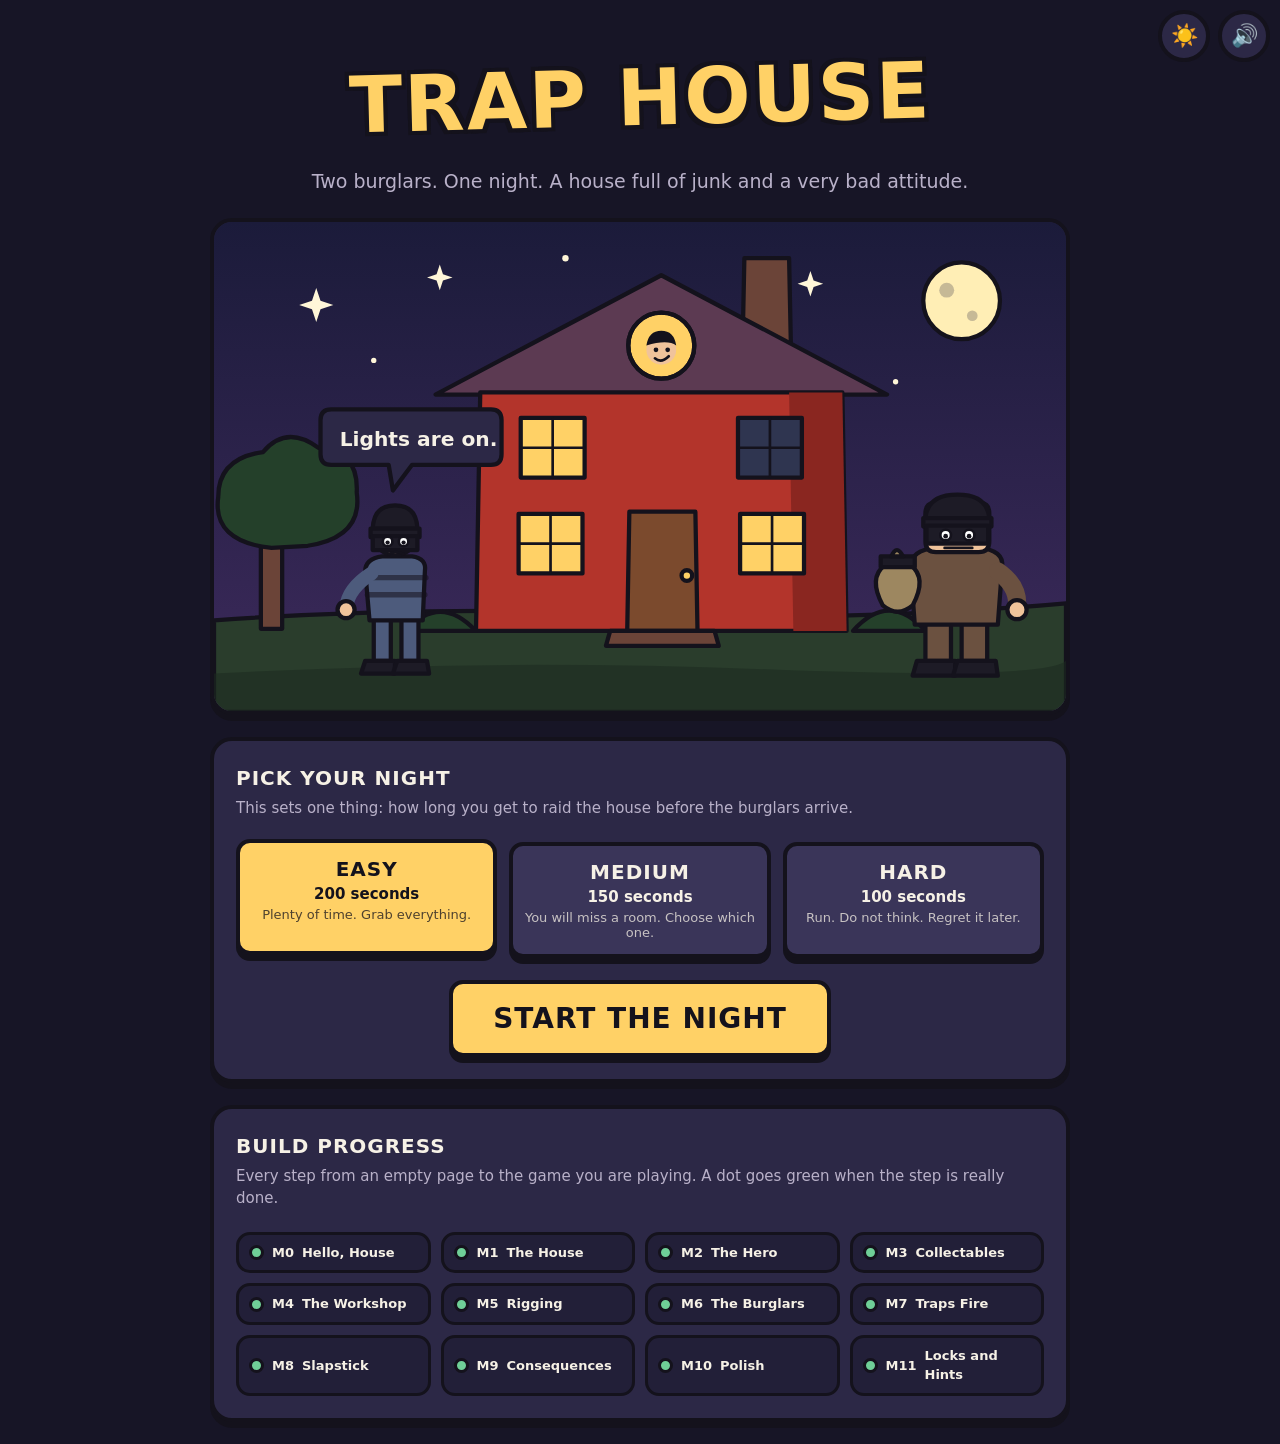
==== index.html @ 682dcb33 "M11 — Locks and Hints A player can now: - carry up to 15 things, tap one in the bag to drop it, and " ====
<!DOCTYPE html>
<html lang="en" data-theme="night">
<head>
<meta charset="utf-8">
<meta name="viewport" content="width=device-width, initial-scale=1">
<title>Trap House</title>
<meta name="description" content="Two burglars. One night. A house full of junk and a very bad attitude.">
<link rel="stylesheet" href="css/tokens.css">
<link rel="stylesheet" href="css/layout.css">
<link rel="stylesheet" href="css/house.css">
<link rel="stylesheet" href="css/scavenge.css">
<link rel="stylesheet" href="css/hero.css">
<link rel="stylesheet" href="css/workshop.css">
<link rel="stylesheet" href="css/rig.css">
<link rel="stylesheet" href="css/night.css">
<link rel="stylesheet" href="css/fx.css">
<link rel="stylesheet" href="css/result.css">
<link rel="stylesheet" href="css/intro.css">
<link rel="stylesheet" href="css/puzzles.css">
<link rel="icon" href="data:image/svg+xml,<svg xmlns='http://www.w3.org/2000/svg' viewBox='0 0 32 32'><text y='26' font-size='26'>&#127968;</text></svg>">
</head>
<body>

<!-- The two little round buttons in the top right corner. -->
<div class="toolbar">
  <button type="button" id="theme-toggle" class="toggle" aria-label="Switch theme">&#9728;&#65039;</button>
  <button type="button" id="sound-toggle" class="toggle" aria-label="Turn sound off">&#128266;</button>
</div>


<!-- =========================================================
     SCREEN 1: THE TITLE
     ========================================================= -->
<main>
<section class="screen is-active" data-screen="title">

  <div class="title-block">
    <!-- HENDRIX: this is the name of the game. It is your job to
         pick a better one. Change the words between the tags,
         save the file, refresh the page. Change the one in the
         <title> tag at the top of this file too, because that is
         what shows up on the browser tab. -->
    <h1 class="game-title">Trap House</h1>
    <p class="tagline">Two burglars. One night. A house full of junk and a very bad attitude.</p>
  </div>

  <!-- =======================================================
       THE SCENE
       Every single thing below is drawn with shapes, not a
       picture file. Right click any part of it, choose Inspect,
       and you can find the exact line that draws it.
       ======================================================= -->
  <div class="scene">
  <svg viewBox="0 0 800 460" role="img"
       aria-label="A cartoon house at night. A boy watches from the attic window while two burglars sneak across the front garden.">

    <defs>
      <linearGradient id="skyGrad" x1="0" y1="0" x2="0" y2="1">
        <stop offset="0%"   stop-color="var(--sky-top)"/>
        <stop offset="100%" stop-color="var(--sky-bottom)"/>
      </linearGradient>
    </defs>

    <!-- SKY -->
    <rect x="0" y="0" width="800" height="460" fill="url(#skyGrad)"/>

    <!-- MOON and STARS. These fade out in the day theme. -->
    <g class="night-only">
      <circle cx="702" cy="74" r="36" fill="var(--moon)" class="ink"/>
      <circle cx="688" cy="64" r="7" fill="var(--sky-top)" opacity="0.25"/>
      <circle cx="712" cy="88" r="5" fill="var(--sky-top)" opacity="0.25"/>
      <g fill="var(--star)">
        <path class="twinkle"   d="M96 62 L100 74 L112 78 L100 82 L96 94 L92 82 L80 78 L92 74 Z"/>
        <path class="twinkle-b" d="M212 40 L215 49 L224 52 L215 55 L212 64 L209 55 L200 52 L209 49 Z"/>
        <path class="twinkle-c" d="M560 46 L563 55 L572 58 L563 61 L560 70 L557 61 L548 58 L557 55 Z"/>
        <circle class="twinkle-b" cx="330" cy="34" r="3"/>
        <circle class="twinkle-c" cx="470" cy="96" r="3"/>
        <circle class="twinkle"   cx="640" cy="150" r="2.5"/>
        <circle class="twinkle-b" cx="150" cy="130" r="2.5"/>
      </g>
    </g>

    <!-- GROUND -->
    <path d="M0 374 Q200 360 400 368 T800 358 L800 460 L0 460 Z"
          fill="var(--ground)" class="ink"/>
    <path d="M0 424 Q260 410 520 420 T800 412 L800 460 L0 460 Z"
          fill="var(--ground-dark)" opacity="0.55"/>

    <!-- TREE, stage left -->
    <g class="ink">
      <path d="M44 382 L44 300 L64 300 L64 382 Z" fill="var(--chimney)"/>
      <path d="M54 306 Q-2 300 4 258 Q4 222 46 216 Q68 190 98 212 Q136 214 134 254 Q140 296 88 304 Z"
            fill="var(--hedge)"/>
    </g>

    <!-- THE HOUSE -->
    <g class="ink">
      <!-- chimney, drawn first so the roof sits on top of it -->
      <path d="M498 34 L540 34 L542 132 L496 132 Z" fill="var(--chimney)"/>
      <!-- roof, deliberately not quite symmetrical -->
      <path d="M208 162 L420 50 L632 162 Z" fill="var(--roof)"/>
      <!-- walls -->
      <path d="M250 160 L590 160 L594 384 L246 384 Z" fill="var(--wall)"/>
      <!-- a bit of shadow down the right hand side -->
      <path d="M540 160 L590 160 L594 384 L544 384 Z" fill="var(--wall-shadow)" stroke="none"/>

      <!-- ATTIC WINDOW, with Hendrix in it -->
      <circle cx="420" cy="116" r="31" fill="var(--window-glass)"/>
      <g stroke="none">
        <!-- his head -->
        <circle cx="420" cy="120" r="14" fill="var(--skin)"/>
        <!-- his hair -->
        <path d="M406 116 Q408 102 420 102 Q432 102 434 116 Q426 110 406 116 Z" fill="var(--ink)"/>
        <!-- eyes and a permanent slight smirk -->
        <circle cx="415" cy="120" r="2.2" fill="var(--ink)"/>
        <circle cx="426" cy="120" r="2.2" fill="var(--ink)"/>
      </g>
      <path d="M414 128 Q420 133 427 126" fill="none" class="ink-thin"/>
      <circle cx="420" cy="116" r="31" fill="none" class="ink"/>

      <!-- UPSTAIRS WINDOWS -->
      <path d="M288 184 L348 184 L348 240 L288 240 Z" fill="var(--window-glass)"/>
      <path d="M492 184 L552 184 L552 240 L492 240 Z" fill="var(--window-dark)"/>
      <!-- GROUND FLOOR WINDOWS -->
      <path d="M286 274 L346 274 L346 330 L286 330 Z" fill="var(--window-glass)"/>
      <path d="M494 274 L554 274 L554 330 L494 330 Z" fill="var(--window-glass)"/>

      <!-- window crossbars -->
      <g class="ink-thin" fill="none">
        <path d="M318 184 L318 240 M288 212 L348 212"/>
        <path d="M522 184 L522 240 M492 212 L552 212"/>
        <path d="M316 274 L316 330 M286 302 L346 302"/>
        <path d="M524 274 L524 330 M494 302 L554 302"/>
      </g>

      <!-- FRONT DOOR -->
      <path d="M390 272 L452 272 L454 384 L388 384 Z" fill="var(--door)"/>
      <circle cx="444" cy="332" r="5" fill="var(--btn)"/>
      <!-- doormat -->
      <path d="M372 384 L470 384 L474 398 L368 398 Z" fill="var(--chimney)"/>
    </g>

    <!-- HEDGES along the front -->
    <g class="ink">
      <path d="M180 384 Q212 348 246 384 Z" fill="var(--hedge)"/>
      <path d="M600 384 Q634 346 668 384 Z" fill="var(--hedge)"/>
    </g>

    <!-- =====================================================
         SID "FINGERS" COBB - wiry, twitchy, sneaking in low
         ===================================================== -->
    <g transform="translate(120 262)"><g class="sneak-a">
      <g class="ink">
        <!-- legs -->
        <path d="M30 150 L30 108 L46 108 L46 150 Z" fill="var(--burglar-a)"/>
        <path d="M56 150 L56 108 L72 108 L72 150 Z" fill="var(--burglar-a)"/>
        <!-- boots -->
        <path d="M22 150 L50 150 L50 162 L18 162 Z" fill="var(--burglar-mask)"/>
        <path d="M52 150 L80 150 L82 162 L48 162 Z" fill="var(--burglar-mask)"/>
        <!-- body, leaning forward -->
        <path d="M26 112 L22 66 Q22 54 38 52 L66 52 Q80 54 78 66 L76 112 Z" fill="var(--burglar-a)"/>
        <!-- stripes, because of course -->
        <path d="M23 72 L79 72 M24 88 L78 88" fill="none" stroke="var(--ink)" stroke-width="5" opacity="0.55"/>
        <!-- arm reaching forward -->
        <path d="M28 68 Q6 82 4 100" fill="none" stroke="var(--burglar-a)" stroke-width="13" stroke-linecap="round"/>
        <path d="M28 68 Q6 82 4 100" fill="none" stroke="var(--ink)" stroke-width="17" stroke-linecap="round" opacity="0"/>
        <circle cx="4" cy="102" r="8" fill="var(--skin)"/>
        <!-- head -->
        <circle cx="50" cy="30" r="21" fill="var(--skin)"/>
        <!-- beanie -->
        <path d="M29 26 Q30 4 50 4 Q70 4 71 26 Z" fill="var(--burglar-mask)"/>
        <path d="M27 26 L73 26 L73 34 L27 34 Z" fill="var(--burglar-mask)"/>
        <!-- the eye mask, because he is a burglar in a cartoon -->
        <path d="M29 33 L71 33 L71 46 L29 46 Z" fill="var(--burglar-mask)"/>
      </g>
      <!-- eyes, wide and worried -->
      <circle cx="43" cy="38" r="4.5" fill="#ffffff" class="ink-thin"/>
      <circle cx="58" cy="38" r="4.5" fill="#ffffff" class="ink-thin"/>
      <circle cx="43" cy="39" r="2" fill="var(--ink)"/>
      <circle cx="58" cy="39" r="2" fill="var(--ink)"/>
      <path d="M44 50 Q51 46 58 50" fill="none" class="ink-thin"/>
    </g></g>

    <!-- SPEECH BUBBLE, Sid is already regretting this -->
    <g transform="translate(100 176)">
      <path d="M10 0 L160 0 Q170 0 170 10 L170 42 Q170 52 160 52 L86 52 L68 76 L64 52 L10 52 Q0 52 0 42 L0 10 Q0 0 10 0 Z"
            fill="var(--panel)" class="ink"/>
      <text x="18" y="34" font-family="var(--font-body)" font-size="19"
            font-weight="700" fill="var(--text)">Lights are on.</text>
    </g>

    <!-- =====================================================
         BRUNO MALLOY - enormous, slow, unbothered
         ===================================================== -->
    <g transform="translate(640 256)"><g class="sneak-b">
      <g class="ink">
        <!-- legs, short and thick -->
        <path d="M28 156 L28 118 L52 118 L52 156 Z" fill="var(--burglar-b)"/>
        <path d="M62 156 L62 118 L86 118 L86 156 Z" fill="var(--burglar-b)"/>
        <path d="M20 156 L56 156 L56 170 L16 170 Z" fill="var(--burglar-mask)"/>
        <path d="M58 156 L94 156 L96 170 L54 170 Z" fill="var(--burglar-mask)"/>
        <!-- enormous body -->
        <path d="M18 122 L14 68 Q14 52 38 50 L78 50 Q102 52 100 68 L96 122 Z" fill="var(--burglar-b)"/>
        <!-- arm -->
        <path d="M96 72 Q116 86 114 106" fill="none" stroke="var(--burglar-b)" stroke-width="17" stroke-linecap="round"/>
        <circle cx="114" cy="108" r="9" fill="var(--skin)"/>
        <!-- swag sack, empty for now, hanging at his side -->
        <g transform="translate(4 46)">
          <path d="M-16 58 Q-30 32 -14 20 L10 20 Q26 32 12 58 Q-2 70 -16 58 Z" fill="var(--sack)"/>
          <path d="M-18 12 L14 12 L14 22 L-18 22 Z" fill="var(--burglar-mask)"/>
          <path d="M-8 12 Q-3 0 3 12 Z" fill="var(--sack)"/>
        </g>
        <!-- head, square and calm -->
        <path d="M36 8 L80 8 Q88 8 88 18 L88 44 Q88 54 78 54 L38 54 Q28 54 28 44 L28 18 Q28 8 36 8 Z" fill="var(--skin)"/>
        <!-- beanie -->
        <path d="M28 22 Q30 0 58 0 Q86 0 88 22 Z" fill="var(--burglar-mask)"/>
        <path d="M26 22 L90 22 L90 30 L26 30 Z" fill="var(--burglar-mask)"/>
        <path d="M29 29 L87 29 L87 46 L29 46 Z" fill="var(--burglar-mask)"/>
      </g>
      <!-- eyes, half shut, thoroughly bored -->
      <circle cx="47" cy="38" r="5" fill="#ffffff" class="ink-thin"/>
      <circle cx="69" cy="38" r="5" fill="#ffffff" class="ink-thin"/>
      <circle cx="47" cy="39" r="2.2" fill="var(--ink)"/>
      <circle cx="69" cy="39" r="2.2" fill="var(--ink)"/>
      <path d="M46 50 L72 50" fill="none" class="ink-thin"/>
    </g></g>

  </svg>
  </div>


  <!-- DIFFICULTY -->
  <div class="panel">
    <h2>Pick your night</h2>
    <p class="panel-hint">This sets one thing: how long you get to raid the house before the burglars arrive.</p>
    <div class="difficulty" id="difficulty" role="group" aria-label="Difficulty"></div>
    <div class="start-row">
      <button type="button" id="start-btn" class="btn btn-big">Start the night</button>
    </div>
  </div>


  <!-- MILESTONE STRIP -->
  <div class="panel">
    <h2>Build progress</h2>
    <p class="panel-hint">Every step from an empty page to the game you are playing. A dot goes green when the step is really done.</p>
    <ul class="milestones" id="milestones"></ul>
  </div>

</section>


<!-- =========================================================
     SCREEN 2: THE INTRO
     A little comic strip before the night. js/intro.js draws the
     picture and moves through the words.
     ========================================================= -->
<section class="screen" data-screen="intro">
  <div class="panel intro">
    <h2 class="intro-title">Before midnight</h2>
    <svg class="intro-stage" id="intro-stage" viewBox="0 0 600 260" role="img"
         aria-label="Two burglars outside the front of the house at night."></svg>
    <p class="intro-words" id="intro-words" aria-live="polite"></p>
    <div class="intro-buttons">
      <button type="button" class="btn btn-quiet" id="intro-skip">Skip</button>
      <span class="intro-count" id="intro-count"></span>
      <button type="button" class="btn btn-big" id="intro-next">Next</button>
    </div>
  </div>
</section>


<!-- =========================================================
     SCREEN 3: THE NIGHT ITSELF
     Scavenge, workshop, rig, night and the result all happen on
     this one screen. Each phase shows its own panel and hides
     the rest. js/main.js decides which.
     ========================================================= -->
<section class="screen" data-screen="phase">

  <!-- THE SCAVENGE BAR: the clock, your bag, and a way to stop
       early. js/scavenge.js fills it in. -->
  <div class="scavenge-bar" id="scavenge-bar" hidden>
    <p class="clock" id="clock" role="timer" aria-label="Time left">
      <span class="clock-label">Time</span>
      <span class="clock-time" id="clock-time">0:00</span>
    </p>
    <div class="bag-wrap">
      <p class="bag-title">Your bag <span id="bag-count"></span></p>
      <ul class="bag" id="bag" aria-label="Your bag. Tap something to drop it."></ul>
      <p class="bag-tip">Tap something in your bag to drop it.</p>
      <p class="notes" id="notes" hidden></p>
    </div>
    <button type="button" class="btn btn-quiet" id="done-btn">I'm done</button>
  </div>
  <div class="scavenge-end panel" id="scavenge-end" hidden>
    <p class="scavenge-end-text" id="scavenge-end-text" aria-live="assertive"></p>
    <button type="button" class="btn" id="to-workshop">Take it to the workbench</button>
  </div>

  <!-- THE PUZZLES. One box that pops up over the house when you
       try a lock. js/puzzles.js fills it in. -->
  <dialog class="puzzle panel" id="puzzle" aria-labelledby="puzzle-title">
    <div class="pz-head">
      <h2 id="puzzle-title">Locked</h2>
      <p class="pz-time">Time <span id="puzzle-time">0:00</span></p>
    </div>
    <p class="pz-clue" id="puzzle-clue"></p>
    <div class="pz-body" id="puzzle-body"></div>
    <p class="pz-say" id="puzzle-say" aria-live="polite"></p>
    <div class="start-row">
      <button type="button" class="btn btn-quiet" id="puzzle-leave">Leave it</button>
    </div>
  </dialog>

  <!-- THE WORKSHOP (M4). js/workshop.js fills it in from your bag
       and data/recipes.js. -->
  <div class="workshop" id="workshop" hidden>
    <div class="panel ws-top">
      <div class="ws-talk">
        <div class="ws-face" id="ws-face"></div>
        <div class="ws-said">
          <p class="ws-bubble" id="ws-say" aria-live="polite"></p>
          <button type="button" class="btn btn-quiet ws-ideas" id="ws-ideas">Any ideas?</button>
        </div>
      </div>
      <div class="ws-bench" id="ws-bench">
        <button type="button" class="ws-slot" id="ws-slot-a"></button>
        <span class="ws-plus" aria-hidden="true">+</span>
        <button type="button" class="ws-slot" id="ws-slot-b"></button>
        <!-- The third box only opens when the first two make a trap
             that can be upgraded. -->
        <span class="ws-plus ws-plus-c" id="ws-plus-c" aria-hidden="true" hidden>+</span>
        <button type="button" class="ws-slot ws-slot-c" id="ws-slot-c" hidden></button>
        <span class="ws-smoke" aria-hidden="true"><i></i><i></i><i></i><i></i></span>
      </div>
      <div class="start-row">
        <button type="button" class="btn ws-build-now" id="ws-build-now" hidden>Build it as it is</button>
      </div>
      <div class="ws-result" id="ws-result" aria-live="polite"></div>
    </div>

    <div class="panel">
      <h2>Your junk</h2>
      <p class="panel-hint">Tap two things, or drag them onto the bench. Put one on and listen for a clue.</p>
      <ul class="ws-cards" id="ws-items"></ul>
      <h2>Your traps</h2>
      <p class="panel-hint">Put a trap back on the bench with one more thing to upgrade it.</p>
      <ul class="ws-cards" id="ws-traps"></ul>
      <div class="start-row">
        <button type="button" class="btn btn-big" id="to-rig" hidden>Take the traps downstairs</button>
      </div>
    </div>

    <div class="panel">
      <h2>Recipe notebook</h2>
      <p class="panel-hint" id="ws-found"></p>
      <ul class="notebook" id="notebook"></ul>
    </div>
  </div>

  <!-- RIGGING (M5). Your traps, waiting to go into the house.
       js/rig.js fills it in. -->
  <div class="rig-bar panel" id="rig" hidden>
    <div class="rig-head">
      <h2>Your traps <span class="rig-count" id="rig-count"></span></h2>
      <p class="rig-say" id="rig-say" aria-live="polite"></p>
    </div>
    <ul class="rig-tray" id="rig-tray" aria-label="Your traps"></ul>
    <div class="rig-buttons">
      <button type="button" class="btn btn-quiet" id="rig-back">Back to the workbench</button>
      <button type="button" class="btn btn-big" id="let-in">Let them in</button>
    </div>
  </div>

  <!-- THE HOUSE. Built by js/house.js out of data/rooms.js.
       It is empty in the HTML on purpose: nothing here needs
       changing to add a room. -->
  <div class="house-wrap" id="house-wrap" hidden>
    <!-- Which room you are looking at, and the way back out. -->
    <div class="room-hud">
      <p class="room-hud-text" aria-live="polite">
        <strong id="room-hud-name">The whole house</strong>
        <span id="room-hud-note">Tap a room to look inside.</span>
      </p>
      <button type="button" class="btn btn-quiet" id="zoom-out" hidden>Whole house</button>
    </div>
    <div class="house-scene" id="house"></div>
    <!-- At night: each burglar's nerve, pinned under the house so it
         is always in sight. js/night.js fills it in. -->
    <div class="night-meters" id="night-meters" hidden></div>
    <p class="house-caption" id="house-caption" aria-live="polite">Point at a glowing spot, or press Tab, to see what goes there.</p>
    <ul class="legend" id="legend" aria-label="What the glowing spots mean"></ul>
  </div>

  <!-- THE NIGHT (M6). The security monitors: what they say, what
       they have taken, and which of them you are watching.
       js/night.js fills it in. -->
  <div class="night-bar panel" id="night" hidden>
    <div class="night-head">
      <h2>Security monitors</h2>
      <div class="night-toggles">
        <button type="button" class="btn btn-quiet" id="night-zoom" aria-pressed="true">Zoom in on traps</button>
        <button type="button" class="btn btn-quiet" id="night-fast" aria-pressed="false">Faster</button>
      </div>
    </div>
    <div class="night-cams" id="night-cams" role="group" aria-label="What the monitors show"></div>
    <ol class="night-log" id="night-log" aria-label="What the monitors saw"></ol>
    <p class="night-haul" id="night-haul"></p>
  </div>

  <!-- THE RESULT (M9). How the night went, and your grade.
       js/result.js fills it in. -->
  <div class="result panel" id="result" hidden>
    <div class="result-top">
      <div>
        <h2 class="result-title" id="result-title">YOU WIN!</h2>
        <p class="result-line" id="result-line"></p>
      </div>
      <p class="result-grade" id="result-grade">S</p>
    </div>
    <div class="result-burglars" id="result-burglars"></div>
    <dl class="result-stats" id="result-stats"></dl>
    <ul class="result-traps" id="result-traps" aria-label="Every trap that went off"></ul>
    <p class="result-tip" id="result-tip"></p>
    <div class="result-buttons">
      <button type="button" class="btn btn-quiet" id="result-title-btn">Back to the title</button>
      <button type="button" class="btn btn-big" id="result-again">Play again</button>
    </div>
  </div>

  <div class="panel phase-card">
    <p class="phase-name" id="phase-name">Scavenge</p>
    <p id="phase-line">Raid your own house for junk before the clock runs out.</p>
    <p id="phase-difficulty"></p>
    <p><strong id="phase-milestone"></strong></p>
    <button type="button" id="back-btn" class="btn btn-quiet">Back to the title</button>
  </div>
</section>
</main>

<script type="module" src="js/main.js"></script>
</body>
</html>
---- css/tokens.css ----
/* ===========================================================
   TOKENS - every colour and size in the game lives here

   Hendrix: this is the paint box. If you want to change what
   colour something is, you change it HERE, not anywhere else.
   Change a value, save the file, refresh the page. Done.

   There are two themes: night (the default) and day.
   If you change a colour in one theme, change it in the other
   one too, or the day version will look wrong.
   =========================================================== */

:root {
  /* --- INK: the thick black outline on everything --- */
  --ink: #14121c;
  --ink-soft: #3b3646;

  /* --- SKY and GROUND --- */
  --sky-top: #1b1b3a;
  --sky-bottom: #3d2a5c;
  --moon: #ffeeb5;
  --star: #fff6d8;
  --ground: #2a3d2c;
  --ground-dark: #1d2b1f;
  --hedge: #24402a;

  /* --- THE HOUSE --- */
  --wall: #b3342b;        /* <-- M1: the outside of the house. Red, Hendrix's pick */
  --wall-shadow: #8a2620;
  --roof: #5c3a52;
  --door: #7b4a2d;
  --window-glass: #ffd166;   /* lights are on */
  --window-dark: #2f3550;    /* lights are off */
  --chimney: #6b4438;

  /* --- INSIDE THE HOUSE (M1: the cut open view) --- */
  --house-sky: #1b1b3a;      /* behind the house */
  /* Room paint. A room in data/rooms.js picks one of these by
     name, like paint: 'green'. No paint means white. */
  --paint-white: #f4efe6;
  --paint-green: #cfe8c4;    /* Hendrix's room */
  --paint-blue: #cfe0ee;
  --paint-yellow: #f4e7b8;
  --paint-pink: #f2d4d7;
  --room-outside: #cbb894;   /* the garage and the shed */
  --room-cellar: #c9b38c;    /* the cellar, a bit darker */
  --earth: #2b2119;          /* the dirt the cellar is dug into */
  --stairs: #d8bf95;

  /* --- FURNITURE and THINGS IN THE HOUSE (js/props.js) ---
     Every sofa, bed and fridge is painted from this list. */
  --wood: #8a5a3a;
  --wood-dark: #5e3d28;
  --wood-light: #c08d5e;
  --fabric-a: #c0504a;       /* red: sofa, coats, curtains */
  --fabric-b: #4f7cae;       /* blue: duvets, coats */
  --fabric-c: #5f9a4e;       /* green: Hendrix's duvet */
  --cardboard: #c49a62;
  --metal: #aab2bd;
  --porcelain: #eef1f5;
  --glass: #9cc9e0;
  --screen: #86e0ff;
  --night-glass: #22284a;    /* what you see through a window */
  --leaf: #4f9a52;
  --pot: #b8643c;
  --units: #8fb3a3;          /* kitchen cupboards */
  --worktop: #4f535a;
  --car: #3f6fb5;
  --lamp-shade: #f2c46b;
  --lamp-glow: #ffd98a;
  --glow-strength: 0.55;     /* how bright the lamps look. 0 is off */

  /* --- WALLS, FLOORS and the BUILDING itself --- */
  --mortar: #7a2019;         /* the lines between the bricks */
  --partition: #d8c8ae;      /* the thin walls between rooms */
  --joist: #6e4a30;          /* the beams between floors */
  --paint-wood: #7a5a40;     /* the attic */
  --wall-tile: #dfe9ee;
  --grout: #a9b6bd;
  --floor-wood: #a8764c;
  --floor-tile: #d9d4c8;
  --floor-carpet: #7d6a96;
  --floor-concrete: #7c7872;
  --label-bg: rgba(20, 18, 28, 0.66);
  --label-text: #fff6e4;

  /* --- ANCHOR POINTS, one colour per mount type --- */
  --anchor-idle: #ffd166;
  --mount-floor: #6fcf97;
  --mount-doorway: #ffd166;
  --mount-overhead: #7fb3ff;
  --mount-stairs: #e0533f;

  /* --- HIDING PLACES: the glow when you point at one --- */
  --hud-name: #ffd166;       /* the room name above the house */
  --spot-glow: #ffe066;
  --spot-searched: #b9b1c9;  /* the glow once you have looked there */
  --rare: #ff7ad9;           /* the sparkle round a rare thing in your bag */
  --hose: #4f9a52;           /* the garden hose */
  /* The magnifying glass you hunt with. It is a tiny picture, so
     its colours are written inside it: yellow glass, dark rim. */
  --cursor-search: url("data:image/svg+xml,%3Csvg xmlns='http://www.w3.org/2000/svg' width='32' height='32'%3E%3Cline x1='19' y1='19' x2='29' y2='29' stroke='%2314121c' stroke-width='6' stroke-linecap='round'/%3E%3Ccircle cx='12' cy='12' r='9' fill='%23ffe066' fill-opacity='.45' stroke='%2314121c' stroke-width='4'/%3E%3C/svg%3E") 12 12, pointer;

  /* --- CHARACTERS --- */
  --burglar-a: #4d5b7c;   /* Sid, wiry and twitchy */
  --burglar-b: #6b5140;   /* Bruno, enormous and slow */
  --burglar-mask: #1d1b26;
  --skin: #f0c39b;
  --sack: #9d8760;
  --hero-top: #e0533f;
  /* Hendrix: stripy pyjamas (a is the main colour, b the stripes),
     slippers, hair, and the pink in his cheeks. */
  --pj-a: #8fc1f0;
  --pj-b: #3f74c4;
  --slippers: #d9534f;
  --hair: #5a3a22;
  --cheek: #f29a92;

  /* --- TRAP CATEGORIES (M4): one colour each --- */
  --cat-loud: #ffb13b;
  --cat-slippery: #5cc8e8;
  --cat-sticky: #e8a33b;
  --cat-messy: #e6e1d6;
  --cat-startle: #ff6f7d;
  --cat-tangle: #a98ce0;
  --bench-top: #b07a4a;      /* the workbench */
  --bench-edge: #7a5134;
  --smoke: #cfc9d6;
  --trap-badge: #fff6e4;     /* the round badge a set trap sits on */

  /* --- THE NIGHT (M6) --- */
  --bubble: #fff6e4;         /* a burglar's speech bubble */
  --bubble-text: #14121c;
  --stripe: #14121c;         /* the stripes on Sid's jumper */

  /* --- THE SLAPSTICK (M8) and THE ENDING (M9) --- */
  --word: #ffd166;           /* the burst behind CLONG! */
  --word-text: #14121c;
  --mess-flour: #ffffff;
  --mess-feather: #fbf7ee;
  --mess-paint: #3fbf6a;     /* green paint, so you can see it on him */
  --mess-honey: #f2a516;
  --mess-water: #6fc3f2;
  --glitter-a: #ff7ad9;
  --glitter-b: #7fe3ff;
  --glitter-c: #ffe066;
  --tape: #c3cad3;
  --rope: #c9a46a;
  --disco-a: #ff4fd8;
  --disco-b: #4fe3ff;
  --disco-c: #ffe14f;
  --police-red: #ff3b3b;
  --police-blue: #3b7bff;
  --meter-back: #171526;
  --meter-nerve: #ff8a5c;
  --meter-noise: #7fb3ff;
  --grade-s: #ffd166;
  --grade-a: #6fcf97;
  --grade-b: #7fb3ff;
  --grade-c: #b9b1c9;
  --win: #6fcf97;
  --lose: #ff8a7a;

  /* --- PUZZLES, MESS AND METERS (the big update) --- */
  --mess-custard: #ffd34d;
  --mess-paper: #f4f1ea;
  --lock: #e8b84a;           /* a padlock */
  --safe-face: #59606b;
  --safe-digit: #7dffb0;
  --note-paper: #fff6c8;     /* Dad's note, and the piano music */
  --note-ink: #2b2410;
  --backdrop: rgba(10, 8, 20, 0.7);
  --key-red: #ff5b5b;
  --key-yellow: #ffd34d;
  --key-green: #4fd17f;
  --key-blue: #4f9bff;
  --key-pink: #ff7ad9;
  --sweat: #8fd4ff;
  --dust: #c9bfae;
  --meter-low: #ff4f4f;
  --pin-back: rgba(23, 21, 38, 0.94);

  /* --- PAGE and PANELS --- */
  --bg: #171526;
  --bg-2: #221f38;
  --panel: #2c2846;
  --panel-edge: #14121c;
  --text: #f6f1e6;
  --text-dim: #b9b1c9;

  /* --- BUTTONS --- */
  --btn: #ffd166;
  --btn-text: #14121c;
  --btn-shadow: #c99a2e;
  --btn-quiet: #3a3559;
  --btn-quiet-text: #f6f1e6;
  --accent: #6fcf97;
  --danger: #e0533f;
  --focus: #6fcf97;

  /* --- MILESTONE STRIP --- */
  --dot-done: #6fcf97;
  --dot-todo: #46415f;

  /* --- SIZES --- */
  --tap: 52px;            /* smallest thing you are allowed to tap */
  --outline: 4px;         /* thickness of the cartoon outlines */
  --radius: 14px;
  --radius-lg: 22px;
  --gap: 12px;
  --gap-lg: 22px;
  --shadow-drop: 6px;     /* how far the chunky button shadow sits */

  /* --- TYPE --- */
  --font-display: "Trebuchet MS", "Segoe UI", system-ui, sans-serif;
  --font-body: system-ui, -apple-system, "Segoe UI", Roboto, sans-serif;

  /* --- SPEED --- */
  --anim-fast: 120ms;
  --anim: 260ms;
}

/* ===========================================================
   DAY THEME
   Same names, different colours. The sun is up, the burglars
   are pretending to read a newspaper across the street.
   =========================================================== */

[data-theme="day"] {
  --ink: #14121c;
  --ink-soft: #4a4553;

  --sky-top: #9fd8f2;
  --sky-bottom: #d8eef8;
  --moon: #fff3c4;
  --star: #d8eef8;
  --ground: #7fb069;
  --ground-dark: #5f8f4d;
  --hedge: #4f8a45;

  --wall: #d9463a;        /* <-- M1: and the day version here */
  --wall-shadow: #b23429;
  --roof: #a45c6d;
  --door: #9a5f38;
  --window-glass: #cfeaf7;
  --window-dark: #b6d4e2;
  --chimney: #8a5a49;

  --house-sky: #9fd8f2;
  --paint-white: #ffffff;
  --paint-green: #dff3d6;
  --paint-blue: #e2eef8;
  --paint-yellow: #fbf1c9;
  --paint-pink: #f9e3e5;
  --room-outside: #e6d4b0;
  --room-cellar: #dcc79f;
  --earth: #a8845c;
  --stairs: #e8cfa6;

  --wood: #a87148;
  --wood-dark: #7a5134;
  --wood-light: #d8a877;
  --fabric-a: #d45d55;
  --fabric-b: #5b8cc4;
  --fabric-c: #6fb05a;
  --cardboard: #d8b07a;
  --metal: #c3cad3;
  --porcelain: #ffffff;
  --glass: #bfe3f2;
  --screen: #9fe6ff;
  --night-glass: #9fd8f2;
  --leaf: #5fae5f;
  --pot: #cc7447;
  --units: #a5c7b8;
  --worktop: #6a6f77;
  --car: #4a80cc;
  --lamp-shade: #f2c46b;
  --lamp-glow: #fff0c2;
  --glow-strength: 0.18;

  --mortar: #f0b7ad;
  --partition: #efe2cc;
  --joist: #8a5c3a;
  --paint-wood: #a07a58;
  --wall-tile: #eef5f8;
  --grout: #c3ced4;
  --floor-wood: #c08a5a;
  --floor-tile: #eeeae0;
  --floor-carpet: #9a88b3;
  --floor-concrete: #a19d96;
  --label-bg: rgba(20, 18, 28, 0.6);
  --label-text: #fff6e4;

  --anchor-idle: #e8a020;
  --mount-floor: #1f7a4d;
  --mount-doorway: #c07800;
  --mount-overhead: #2f6bbf;
  --mount-stairs: #cf3f2c;

  --hud-name: #9a5a00;
  --spot-glow: #ffb703;
  --spot-searched: #8f889c;
  --rare: #d6339f;
  --hose: #3f8a44;

  --burglar-a: #6478a1;
  --burglar-b: #8a6a52;
  --burglar-mask: #2b2833;
  --skin: #f5cba7;
  --sack: #cbb083;
  --hero-top: #e0533f;
  --pj-a: #a3cdf5;
  --pj-b: #4a82d4;
  --slippers: #e0605a;
  --hair: #5a3a22;
  --cheek: #f5a39b;

  --cat-loud: #f0a020;
  --cat-slippery: #3fb3d8;
  --cat-sticky: #d98d20;
  --cat-messy: #d8d2c4;
  --cat-startle: #f05565;
  --cat-tangle: #9373d8;
  --bench-top: #c8925e;
  --bench-edge: #8a5c3a;
  --smoke: #b8b2c2;
  --trap-badge: #ffffff;
  --bubble: #ffffff;
  --bubble-text: #14121c;
  --stripe: #14121c;
  --word: #ffd166;
  --word-text: #14121c;
  --mess-flour: #ffffff;
  --mess-feather: #fbf7ee;
  --mess-paint: #2fae5a;
  --mess-honey: #e8980a;
  --mess-water: #4fb0e8;
  --glitter-a: #e0359f;
  --glitter-b: #1fa6d8;
  --glitter-c: #f0b400;
  --tape: #aab2bd;
  --rope: #b08a50;
  --disco-a: #ff4fd8;
  --disco-b: #4fe3ff;
  --disco-c: #ffe14f;
  --police-red: #ff3b3b;
  --police-blue: #3b7bff;
  --meter-back: #efe0c4;
  --meter-nerve: #e0603a;
  --meter-noise: #2f6bbf;
  --grade-s: #e8a020;
  --grade-a: #2e9e63;
  --grade-b: #2f6bbf;
  --grade-c: #8f889c;
  --win: #2e9e63;
  --lose: #cf3f2c;

  /* --- PUZZLES, MESS AND METERS (the big update) --- */
  --mess-custard: #f5c21c;
  --mess-paper: #ffffff;
  --lock: #d9a22b;
  --safe-face: #8b929c;
  --safe-digit: #1d8a4a;
  --note-paper: #fff3b0;
  --note-ink: #2b2410;
  --backdrop: rgba(40, 30, 10, 0.45);
  --key-red: #f24848;
  --key-yellow: #f5c21c;
  --key-green: #2fae5a;
  --key-blue: #2f7be0;
  --key-pink: #e75bbf;
  --sweat: #4fb0e8;
  --dust: #b8ab92;
  --meter-low: #d6322a;
  --pin-back: rgba(255, 248, 232, 0.95);

  --bg: #fdf4e3;
  --bg-2: #f7e8cd;
  --panel: #fffaf0;
  --panel-edge: #14121c;
  --text: #201d2b;
  --text-dim: #5d5768;

  --btn: #ffd166;
  --btn-text: #14121c;
  --btn-shadow: #c99a2e;
  --btn-quiet: #efe0c4;
  --btn-quiet-text: #201d2b;
  --accent: #2e9e63;
  --danger: #cf3f2c;
  --focus: #1f7a4d;

  --dot-done: #2e9e63;
  --dot-todo: #d6c7a8;
}
---- css/layout.css ----
/* ===========================================================
   LAYOUT - screens, buttons and panels

   Hendrix: this file is about WHERE things sit and HOW BIG
   they are. The actual colours all come from tokens.css.
   If you find a colour written in here as a #code, that is a
   mistake and it should be moved to tokens.css.
   =========================================================== */

* { box-sizing: border-box; }

html, body {
  margin: 0;
  padding: 0;
  min-height: 100%;
}

body {
  background: var(--bg);
  color: var(--text);
  font-family: var(--font-body);
  font-size: 17px;
  line-height: 1.5;
  -webkit-text-size-adjust: 100%;
}

/* Anything you can tab to gets a big obvious ring around it.
   Do not delete this. It is how people who cannot use a mouse
   know where they are on the page. */
:focus-visible {
  outline: 4px solid var(--focus);
  outline-offset: 3px;
  border-radius: 6px;
}
/* Headings the game moves you to (so screen readers keep up) are
   not buttons, so they do not need the ring. */
[tabindex="-1"]:focus { outline: none; }

/* --- SCREENS -------------------------------------------------
   The game is one page. Only one screen is ever shown.
   js/main.js adds and removes the "is-active" class.
   ------------------------------------------------------------ */

.screen {
  display: none;
  min-height: 100vh;
  padding: var(--gap-lg) var(--gap);
  flex-direction: column;
  align-items: center;
  justify-content: flex-start;
  gap: var(--gap-lg);
}

.screen.is-active {
  display: flex;
  animation: screen-in var(--anim) ease-out;
}

@keyframes screen-in {
  from { opacity: 0; transform: translateY(10px); }
  to   { opacity: 1; transform: none; }
}

/* --- TOP BAR: the two little toggles ------------------------ */

.toolbar {
  position: fixed;
  top: 10px;
  right: 10px;
  display: flex;
  gap: 8px;
  z-index: 20;
}

.toggle {
  min-width: var(--tap);
  min-height: var(--tap);
  font-size: 22px;
  line-height: 1;
  display: grid;
  place-items: center;
  cursor: pointer;
  background: var(--panel);
  color: var(--text);
  border: var(--outline) solid var(--panel-edge);
  border-radius: 50%;
  transition: transform var(--anim-fast) ease;
}

.toggle:hover { transform: scale(1.08) rotate(-6deg); }
.toggle:active { transform: scale(0.94); }

/* --- TITLE --------------------------------------------------- */

.title-block {
  text-align: center;
  margin-top: 18px;
}

.game-title {
  font-family: var(--font-display);
  font-size: clamp(40px, 9vw, 78px);
  font-weight: 900;
  letter-spacing: 2px;
  text-transform: uppercase;
  margin: 0;
  color: var(--btn);
  /* the chunky cartoon outline, drawn four times behind the text */
  text-shadow:
     var(--outline) var(--outline) 0 var(--ink),
    calc(var(--outline) * -1) var(--outline) 0 var(--ink),
     var(--outline) calc(var(--outline) * -1) 0 var(--ink),
    calc(var(--outline) * -1) calc(var(--outline) * -1) 0 var(--ink);
  transform: rotate(-1.5deg);
}

.tagline {
  margin: 10px 0 0;
  font-size: clamp(15px, 2.4vw, 19px);
  color: var(--text-dim);
}

/* --- THE SCENE ----------------------------------------------- */

.scene {
  width: 100%;
  max-width: 860px;
  border: var(--outline) solid var(--ink);
  border-radius: var(--radius-lg);
  overflow: hidden;
  background: var(--bg-2);
  box-shadow: 0 var(--shadow-drop) 0 var(--ink);
}

.scene svg {
  display: block;
  width: 100%;
  height: auto;
}

/* Everything drawn in the scene gets the same fat black line. */
.ink {
  stroke: var(--ink);
  stroke-width: 4;
  stroke-linejoin: round;
  stroke-linecap: round;
}

.ink-thin {
  stroke: var(--ink);
  stroke-width: 2.5;
  stroke-linejoin: round;
  stroke-linecap: round;
}

/* The stars twinkle and the lit windows flicker very slightly. */
.twinkle { animation: twinkle 3.4s ease-in-out infinite; }
.twinkle-b { animation: twinkle 4.7s ease-in-out infinite 0.8s; }
.twinkle-c { animation: twinkle 3.9s ease-in-out infinite 1.6s; }

@keyframes twinkle {
  0%, 100% { opacity: 1; }
  50%      { opacity: 0.25; }
}

.sneak-a { animation: sneak 3.2s ease-in-out infinite; }
.sneak-b { animation: sneak 4.1s ease-in-out infinite 0.5s; }

@keyframes sneak {
  0%, 100% { transform: translateY(0); }
  50%      { transform: translateY(-6px); }
}

/* In day mode the stars and the moon get out of the way. */
[data-theme="day"] .night-only { opacity: 0; }

/* --- PANELS -------------------------------------------------- */

.panel {
  width: 100%;
  max-width: 860px;
  background: var(--panel);
  border: var(--outline) solid var(--panel-edge);
  border-radius: var(--radius-lg);
  box-shadow: 0 var(--shadow-drop) 0 var(--ink);
  padding: var(--gap-lg);
}

.panel h2 {
  font-family: var(--font-display);
  font-size: 20px;
  letter-spacing: 1px;
  text-transform: uppercase;
  margin: 0 0 4px;
}

.panel-hint {
  margin: 0 0 var(--gap-lg);
  color: var(--text-dim);
  font-size: 15px;
}

/* --- BUTTONS ------------------------------------------------- */

.btn {
  font-family: var(--font-display);
  font-weight: 800;
  font-size: 18px;
  letter-spacing: 1px;
  text-transform: uppercase;
  min-height: var(--tap);
  padding: 12px 22px;
  cursor: pointer;
  color: var(--btn-text);
  background: var(--btn);
  border: var(--outline) solid var(--ink);
  border-radius: var(--radius);
  box-shadow: 0 var(--shadow-drop) 0 var(--ink);
  transition: transform var(--anim-fast) ease,
              box-shadow var(--anim-fast) ease;
}

.btn:hover { transform: translateY(-2px); box-shadow: 0 8px 0 var(--ink); }
.btn:active { transform: translateY(var(--shadow-drop)); box-shadow: 0 0 0 var(--ink); }

.btn-big {
  font-size: clamp(20px, 3.4vw, 28px);
  padding: 18px 40px;
}

.btn-quiet {
  background: var(--btn-quiet);
  color: var(--btn-quiet-text);
}

/* --- DIFFICULTY PICKER --------------------------------------- */

.difficulty {
  display: grid;
  grid-template-columns: repeat(3, 1fr);
  gap: var(--gap);
}

.diff-btn {
  display: flex;
  flex-direction: column;
  align-items: center;
  gap: 4px;
  min-height: 96px;
  padding: 14px 8px;
  cursor: pointer;
  font-family: var(--font-display);
  background: var(--btn-quiet);
  color: var(--btn-quiet-text);
  border: var(--outline) solid var(--ink);
  border-radius: var(--radius);
  box-shadow: 0 var(--shadow-drop) 0 var(--ink);
  transition: transform var(--anim-fast) ease,
              background var(--anim-fast) ease;
}

.diff-btn:hover { transform: translateY(-3px) rotate(-1deg); }

.diff-btn[aria-pressed="true"] {
  background: var(--btn);
  color: var(--btn-text);
  transform: translateY(-3px);
}

.diff-name {
  font-size: 20px;
  font-weight: 900;
  letter-spacing: 1px;
  text-transform: uppercase;
}

.diff-time { font-size: 15px; font-weight: 700; }

.diff-note {
  font-size: 13px;
  font-family: var(--font-body);
  color: inherit;
  opacity: 0.75;
  text-align: center;
}

.start-row {
  display: flex;
  justify-content: center;
  margin-top: var(--gap-lg);
}

/* --- MILESTONE STRIP ----------------------------------------- */

.milestones {
  display: grid;
  grid-template-columns: repeat(auto-fit, minmax(158px, 1fr));
  gap: 10px;
  list-style: none;
  margin: 0;
  padding: 0;
}

.milestone {
  display: flex;
  align-items: center;
  gap: 8px;
  padding: 8px 10px;
  border: 3px solid var(--ink);
  border-radius: var(--radius);
  background: var(--bg-2);
  font-size: 13px;
}

.milestone .dot {
  flex: 0 0 auto;
  width: 15px;
  height: 15px;
  border-radius: 50%;
  border: 3px solid var(--ink);
  background: var(--dot-todo);
}

.milestone.is-done .dot { background: var(--dot-done); }
.milestone.is-done { font-weight: 700; }

.milestone .code {
  font-family: var(--font-display);
  font-weight: 900;
}

/* --- THE PLACEHOLDER PHASE SCREEN ---------------------------- */

.phase-card {
  max-width: 620px;
  text-align: center;
}

.phase-name {
  font-family: var(--font-display);
  font-size: clamp(30px, 7vw, 52px);
  font-weight: 900;
  letter-spacing: 2px;
  text-transform: uppercase;
  margin: 0;
  color: var(--btn);
  text-shadow: 3px 3px 0 var(--ink);
}

.phase-card p { color: var(--text-dim); }

.phase-card .btn { margin-top: var(--gap-lg); }

/* --- SMALL SCREENS ------------------------------------------- */

@media (max-width: 560px) {
  .difficulty { grid-template-columns: 1fr; }
  .milestones { grid-template-columns: 1fr 1fr; }
  .panel { padding: var(--gap); }
}

/* --- REDUCED MOTION ------------------------------------------
   Some people get ill from things moving on screen. If they have
   asked their computer to stop animations, we stop them.
   ------------------------------------------------------------ */

@media (prefers-reduced-motion: reduce) {
  *, *::before, *::after {
    animation-duration: 0.001ms !important;
    animation-iteration-count: 1 !important;
    transition-duration: 0.001ms !important;
  }
}
---- css/house.css ----
/* ===========================================================
   HOUSE - how the cut open house looks

   Hendrix: WHERE the rooms sit is decided in data/rooms.js.
   This file only decides how they look once they are there.
   Every colour comes from tokens.css. If you see a #code in
   here, it escaped, and it should go back to tokens.css.
   =========================================================== */

.house-wrap {
  width: 100%;
  max-width: 900px;
  display: flex;
  flex-direction: column;
  gap: var(--gap);
  align-items: center;
}

.house-wrap[hidden] { display: none; }
/* 1.405 is how wide the house picture is for its height (1040 by 740) */
.house-wrap.is-night { max-width: min(900px, calc((100vh - 250px) * 1.405)); min-width: min(100%, 520px); }

.house-scene {
  width: 100%;
  border: var(--outline) solid var(--ink);
  border-radius: var(--radius-lg);
  overflow: hidden;
  background: var(--bg-2);
  box-shadow: 0 var(--shadow-drop) 0 var(--ink);
}

.house-scene svg {
  display: block;
  width: 100%;
  height: auto;
}

/* --- THE CAMERA ----------------------------------------------
   --line and --anchor-scale are set by js/house.js as you zoom, so
   outlines and glowing spots stay a sensible size on screen.
   ------------------------------------------------------------- */

.house-scene .ink { stroke-width: calc(4px * var(--line, 1)); }
.house-scene .ink-thin { stroke-width: calc(2.5px * var(--line, 1)); }

.room-hud {
  width: 100%;
  display: flex;
  align-items: center;
  justify-content: space-between;
  gap: var(--gap);
  min-height: var(--tap);
  padding-right: 124px;   /* room for the day/night and sound buttons */
}

.room-hud-text {
  margin: 0;
  display: flex;
  flex-wrap: wrap;
  align-items: baseline;
  gap: 4px 12px;
}

#room-hud-name {
  font-family: var(--font-display);
  font-size: 22px;
  font-weight: 900;
  letter-spacing: 1px;
  text-transform: uppercase;
  color: var(--hud-name);
}

#room-hud-note { color: var(--text-dim); font-size: 15px; }

/* Rooms can be tapped. A light outline shows which one you are on. */
.room { cursor: zoom-in; outline: none; }
.room:hover .room-box,
.room:focus-visible .room-box { stroke: var(--btn); stroke-width: calc(5px * var(--line, 1)); }
.is-zoomed .room { cursor: pointer; }
.is-zoomed .room.is-open { cursor: default; }
.is-zoomed .room.is-open .room-box { stroke: var(--btn); stroke-width: calc(4px * var(--line, 1)); }

/* Zoomed in, the name is up in the bar, so the little tags go. */
.room-tag { transition: opacity var(--anim) ease; }
.is-zoomed .room-tag { opacity: 0; }

/* --- ROOMS ---------------------------------------------------- */

.room-box {
  fill-opacity: 1;
}

.room-name {
  font-family: var(--font-display);
  font-size: 11px;
  font-weight: 800;
  letter-spacing: 0.6px;
  text-transform: uppercase;
  fill: var(--label-text);
}

.room-tag-bg { fill: var(--label-bg); }

/* The pool of light under each lamp. Brighter at night. */
.room-glow {
  opacity: var(--glow-strength);
  mix-blend-mode: screen;
  pointer-events: none;
}

/* The sun only comes out in the day theme. */
.day-only { opacity: 0; }
[data-theme="day"] .day-only { opacity: 1; }

/* --- FURNITURE (js/props.js) ----------------------------------
   Thinner outlines than the house itself, because furniture is
   smaller. Same ink colour, same round ends.
   ------------------------------------------------------------- */

.p-ink {
  stroke: var(--ink);
  stroke-width: calc(2.2px * var(--line, 1));
  stroke-linejoin: round;
  stroke-linecap: round;
}

.p-fine {
  stroke: var(--ink);
  stroke-width: calc(1.3px * var(--line, 1));
  stroke-linejoin: round;
  stroke-linecap: round;
}

.p-ink-fill { fill: var(--ink); }
.p-shadow { fill: var(--ink); opacity: 0.18; }
.p-shine { fill: var(--porcelain); opacity: 0.35; }
.p-glow { opacity: calc(var(--glow-strength) * 0.7); mix-blend-mode: screen; }
.p-dot { fill: var(--ink); opacity: 0.35; }
.p-pipe { fill: none; stroke: var(--metal); stroke-width: 3; }
.p-stitch { stroke: var(--paint-yellow); stroke-dasharray: 3 3; }
.p-frost { stroke: var(--glass); stroke-width: 1.4; }
.p-twinkle { animation: twinkle 2.2s ease-in-out infinite; }

/* --- CLOSE UP and HIDING PLACES --------------------------------
   The close up things fade in when you zoom into their room.
   Hiding places only wake up in the room you are in: point at one
   and it glows, click it and it wiggles like you are rummaging.
   ------------------------------------------------------------- */

.close-up {
  opacity: 0;
  pointer-events: none;
  transition: opacity 400ms ease;
}
.room.is-open .close-up { opacity: 1; pointer-events: auto; }

.spot-flood { flood-color: var(--spot-glow); }
.spot-flood-done { flood-color: var(--spot-searched); }

.spot { outline: none; }
.spot:not(.is-here) { pointer-events: none; }
.spot.is-here { cursor: var(--cursor-search); }
.house-scene svg[data-mode="search"] .room.is-open { cursor: var(--cursor-search); }

.spot .prop-body {
  transform-box: fill-box;
  transform-origin: 50% 100%;
  transition: transform var(--anim-fast) ease;
}

.spot.is-here:hover .prop-body,
.spot.is-here:focus-visible .prop-body {
  filter: url(#spot-glow);
  transform: translateY(-1px) scale(1.04);
}

/* Already searched: it still lights up, but grey, so you can
   tell at a glance you have been there. */
.spot.is-here.is-searched:hover .prop-body,
.spot.is-here.is-searched:focus-visible .prop-body {
  filter: url(#spot-glow-done);
  transform: none;
}

.spot.is-rummaging .prop-body { animation: rummage 600ms ease-in-out; }

@keyframes rummage {
  0%, 100% { transform: rotate(0deg); }
  20%      { transform: rotate(-4deg); }
  40%      { transform: rotate(4deg); }
  60%      { transform: rotate(-3deg); }
  80%      { transform: rotate(2deg); }
}

/* Searching is a hunt, so the trap spots stay hidden until you
   are rigging. */
.house-scene svg[data-mode="search"] .anchors { display: none; }
/* At night you only see the spots with a trap on them, and you
   cannot move them any more. */
.house-scene svg[data-mode="night"] .anchor:not(.is-rigged) { display: none; }
.house-scene svg[data-mode="night"] .anchors { pointer-events: none; }
.legend[hidden] { display: none; }

/* --- STAIRS -------------------------------------------------- */

.stair-rail { stroke: var(--wood-light); stroke-width: 5; stroke-linecap: round; }
.stair-rung { stroke: var(--wood-light); stroke-width: 3.5; stroke-linecap: round; }
.stair-runner { fill: none; stroke: var(--fabric-a); stroke-width: 4; stroke-linejoin: miter; }
.stair-spindle { stroke: var(--wood-dark); stroke-width: 2.4; }
.stair-handrail { stroke: var(--wood-dark); stroke-width: 6; stroke-linecap: round; }

/* --- ANCHOR POINTS -------------------------------------------
   A ring and a dot. The ring is see through until you point at
   it or tab to it, then it lights up in the colour of its mount
   type so you can tell a floor spot from an overhead one.
   ------------------------------------------------------------- */

.anchor { cursor: pointer; }

.anchor-body {
  transform: scale(var(--anchor-scale, 1));
  transform-box: fill-box;
  transform-origin: center;
  transition: transform var(--anim) ease;
}

.anchor-halo {
  fill: var(--ink);
  opacity: 0.45;
}

.anchor-ring {
  fill: none;
  stroke: var(--anchor-idle);
  stroke-width: 4;
  stroke-dasharray: 7 7;
  opacity: 0.85;
  transition: stroke var(--anim) ease,
              opacity var(--anim) ease,
              stroke-width var(--anim) ease;
  transform-box: fill-box;
  transform-origin: center;
  animation: anchor-spin 14s linear infinite;
}

.anchor-dot {
  fill: var(--anchor-idle);
  stroke: var(--ink);
  stroke-width: 3;
  transition: fill var(--anim) ease;
  transform-box: fill-box;
  transform-origin: center;
  animation: anchor-pulse 2.6s ease-in-out infinite;
}

/* Each mount type gets its own colour, so the map reads at a
   glance. The names come from data/rooms.js. */
.anchor[data-mount="FLOOR"]    .anchor-dot { fill: var(--mount-floor); }
.anchor[data-mount="DOORWAY"]  .anchor-dot { fill: var(--mount-doorway); }
.anchor[data-mount="OVERHEAD"] .anchor-dot { fill: var(--mount-overhead); }
.anchor[data-mount="STAIRS"]   .anchor-dot { fill: var(--mount-stairs); }

.anchor[data-mount="FLOOR"]:hover    .anchor-ring,
.anchor[data-mount="FLOOR"].is-live    .anchor-ring { stroke: var(--mount-floor); }
.anchor[data-mount="DOORWAY"]:hover  .anchor-ring,
.anchor[data-mount="DOORWAY"].is-live  .anchor-ring { stroke: var(--mount-doorway); }
.anchor[data-mount="OVERHEAD"]:hover .anchor-ring,
.anchor[data-mount="OVERHEAD"].is-live .anchor-ring { stroke: var(--mount-overhead); }
.anchor[data-mount="STAIRS"]:hover   .anchor-ring,
.anchor[data-mount="STAIRS"].is-live   .anchor-ring { stroke: var(--mount-stairs); }

.anchor:hover .anchor-ring,
.anchor.is-live .anchor-ring {
  opacity: 1;
  stroke-width: 6;
  stroke-dasharray: none;
}

.anchor:hover .anchor-dot,
.anchor.is-live .anchor-dot {
  r: 12;
}

/* Keyboard users get the same fat ring everything else gets. */
.anchor:focus-visible {
  outline: 4px solid var(--focus);
  outline-offset: 2px;
  border-radius: 50%;
}

@keyframes anchor-spin {
  from { transform: rotate(0deg); }
  to   { transform: rotate(360deg); }
}

@keyframes anchor-pulse {
  0%, 100% { transform: scale(1); }
  50%      { transform: scale(1.18); }
}

/* --- THE CAPTION UNDER THE HOUSE ------------------------------ */

.house-caption {
  margin: 0;
  min-height: 26px;
  text-align: center;
  font-size: 16px;
  font-weight: 700;
  color: var(--text);
}

/* --- THE LEGEND ----------------------------------------------- */

.legend {
  display: flex;
  flex-wrap: wrap;
  justify-content: center;
  gap: 10px;
  list-style: none;
  margin: 0;
  padding: 0;
}

.legend-item {
  display: flex;
  align-items: center;
  gap: 7px;
  padding: 7px 12px;
  font-size: 14px;
  font-weight: 700;
  background: var(--bg-2);
  border: 3px solid var(--ink);
  border-radius: var(--radius);
}

.legend-dot {
  width: 14px;
  height: 14px;
  border-radius: 50%;
  border: 3px solid var(--ink);
}

.legend-item[data-mount="FLOOR"]    .legend-dot { background: var(--mount-floor); }
.legend-item[data-mount="DOORWAY"]  .legend-dot { background: var(--mount-doorway); }
.legend-item[data-mount="OVERHEAD"] .legend-dot { background: var(--mount-overhead); }
.legend-item[data-mount="STAIRS"]   .legend-dot { background: var(--mount-stairs); }

/* --- SMALL SCREENS -------------------------------------------- */

/* On a phone the whole house is small, so the way in is to tap a
   room. Zoomed in, the spots are big enough for a finger. */
@media (max-width: 560px) {
  #room-hud-name { font-size: 18px; }
  .room-hud { flex-direction: column; align-items: stretch; padding-right: 0; }
  .room-hud-text { padding-right: 124px; min-height: var(--tap); }
  .room-hud .btn { width: 100%; }
  .legend-item { font-size: 13px; padding: 6px 9px; }
}

/* --- REDUCED MOTION -------------------------------------------
   If someone has asked their computer to stop things moving, the
   anchors still light up, they just stop spinning and pulsing.
   -------------------------------------------------------------- */

@media (prefers-reduced-motion: reduce) {
  .anchor-ring, .anchor-dot { animation: none; }
  .anchor-body, .room-tag, .close-up, .spot .prop-body { transition: none; }
  .spot.is-rummaging .prop-body { animation: none; }
}
---- css/scavenge.css ----
/* ===========================================================
   SCAVENGE - the clock, your bag, and junk in the house

   Every colour comes from tokens.css, like everywhere else.
   =========================================================== */

.scavenge-bar {
  width: 100%;
  max-width: 900px;
  display: flex;
  align-items: center;
  gap: var(--gap);
  flex-wrap: wrap;
  padding: var(--gap);
  background: var(--panel);
  border: var(--outline) solid var(--ink);
  border-radius: var(--radius-lg);
  box-shadow: 0 var(--shadow-drop) 0 var(--ink);
}
.scavenge-bar[hidden], .scavenge-end[hidden] { display: none; }

/* --- THE CLOCK ----------------------------------------------- */

.clock {
  margin: 0;
  display: flex;
  flex-direction: column;
  align-items: center;
  min-width: 92px;
  padding: 6px 12px;
  background: var(--bg-2);
  border: 3px solid var(--ink);
  border-radius: var(--radius);
}
.clock[hidden] { display: none; }
.clock-label {
  font-size: 12px;
  font-weight: 800;
  letter-spacing: 1px;
  text-transform: uppercase;
  color: var(--text-dim);
}
.clock-time {
  font-family: var(--font-display);
  font-size: 30px;
  font-weight: 900;
  font-variant-numeric: tabular-nums;
  color: var(--text);
}
/* The last ten seconds go red and shake a little. */
.clock.is-urgent .clock-time { color: var(--danger); animation: clock-shake 0.5s ease-in-out infinite; }
@keyframes clock-shake {
  0%, 100% { transform: translateX(0); }
  25% { transform: translateX(-2px); }
  75% { transform: translateX(2px); }
}

/* --- THE BAG ------------------------------------------------- */

.bag-wrap { flex: 1; min-width: 0; }
.bag-title {
  margin: 0 0 6px;
  font-size: 13px;
  font-weight: 800;
  letter-spacing: 1px;
  text-transform: uppercase;
  color: var(--text-dim);
}
.bag {
  list-style: none;
  margin: 0;
  padding: 0;
  display: grid;
  grid-template-columns: repeat(auto-fill, minmax(54px, 1fr));
  gap: 6px;
}
/* the bag shouts at you when it is full */
.bag.is-shouting { animation: bag-shout 0.45s ease-in-out; }
@keyframes bag-shout {
  0%, 100% { transform: none; }
  25% { transform: translateX(-6px); }
  75% { transform: translateX(6px); }
}
.bag.is-full .bag-slot.is-full { border-color: var(--danger); }
.bag-slot {
  position: relative;
  aspect-ratio: 1;
  min-height: 52px;
  display: flex;
  flex-direction: column;
  align-items: center;
  justify-content: center;
  border: 3px dashed var(--ink-soft);
  border-radius: var(--radius);
  background: var(--bg-2);
}
.bag-slot.is-full { border-style: solid; border-color: var(--ink); background: var(--bg); }
/* everything in the bag is a button: tap it to drop it */
.bag-drop {
  position: absolute;
  inset: 0;
  display: flex;
  align-items: center;
  justify-content: center;
  padding: 0 0 8px;
  background: none;
  border: 0;
  border-radius: calc(var(--radius) - 3px);
  color: inherit;
  font: inherit;
  cursor: pointer;
}
.bag-drop .item-picture { width: 70%; height: 70%; }
.bag-drop:hover:not([disabled]) { background: var(--bg-2); }
.bag-drop:hover:not([disabled])::after {
  content: 'drop';
  position: absolute;
  top: 1px;
  right: 3px;
  font-size: 9px;
  font-weight: 800;
  color: var(--danger);
}
.bag-tip { margin: 6px 0 0; font-size: 13px; color: var(--text-dim); }
.notes {
  margin: 8px 0 0;
  padding: 6px 10px;
  font-weight: 800;
  font-size: 14px;
  color: var(--note-ink);
  background: var(--note-paper);
  border: 3px solid var(--ink);
  border-radius: 8px;
}
.notes[hidden] { display: none; }
.bag-slot.is-rare { box-shadow: 0 0 0 3px var(--rare); }
.bag-slot.is-new { animation: bag-bounce 0.45s ease-out; }

.bag-name {
  position: absolute;
  bottom: 1px;
  left: 2px;
  right: 2px;
  font-size: 9px;
  font-weight: 800;
  line-height: 1;
  text-align: center;
  white-space: nowrap;
  overflow: hidden;
  text-overflow: ellipsis;
  color: var(--text-dim);
}
@keyframes bag-bounce {
  0% { transform: scale(0.6); }
  60% { transform: scale(1.15); }
  100% { transform: scale(1); }
}

/* --- TIME UP / DONE ------------------------------------------ */

.scavenge-end {
  width: 100%;
  max-width: 900px;
  text-align: center;
}
.scavenge-end-text {
  font-family: var(--font-display);
  font-size: 24px;
  font-weight: 900;
  margin: 0 0 var(--gap);
}

/* --- JUNK IN THE HOUSE --------------------------------------- */

/* Loose junk has a soft shadow drawn under it (js/house.js), so
   it reads as lying there, not painted on. */

/* The thing that jumps out of a hiding place when you find it. */
.item-pop-at { pointer-events: none; }
.item-pop {
  transform-box: fill-box;
  transform-origin: 50% 100%;
  animation: item-pop 1s ease-out forwards;
}
@keyframes item-pop {
  0%   { transform: translateY(0) scale(0.5); opacity: 0; }
  20%  { transform: translateY(-8px) scale(1.7); opacity: 1; }
  75%  { transform: translateY(-16px) scale(1.7); opacity: 1; }
  100% { transform: translateY(-24px) scale(1.2); opacity: 0; }
}

.p-hose { stroke: var(--hose); stroke-width: 3.2; }

/* --- SMALL SCREENS ------------------------------------------- */

@media (max-width: 560px) {
  .bag { grid-template-columns: repeat(5, minmax(0, 1fr)); }
  .bag-slot { aspect-ratio: auto; height: 56px; }
  .scavenge-bar .btn { width: 100%; }
  .bag-title { padding-right: 104px; min-height: 40px; }   /* room for the day/night and sound buttons */
}

@media (prefers-reduced-motion: reduce) {
  .item-pop { animation: none; opacity: 0; }
  .clock.is-urgent .clock-time, .bag.is-shouting { animation: none; }
}
---- css/hero.css ----
/* ===========================================================
   HERO - how Hendrix moves

   js/hero.js slides him from place to place. This file only
   does the little bits: legs and arms swinging, a bob as he
   walks. His colours are in tokens.css (--pj-a, --pj-b, --slippers).
   =========================================================== */

/* He never gets in the way of your clicks. */
.hero-layer, .hero { pointer-events: none; }

.hero-leg, .hero-arm {
  transform-box: fill-box;
  transform-origin: 50% 0;
}

.hero.is-walking .hero-leg-front { animation: hero-swing 0.36s ease-in-out infinite alternate; }
.hero.is-walking .hero-leg-back  { animation: hero-swing 0.36s ease-in-out infinite alternate-reverse; }
.hero.is-walking .hero-arm-front { animation: hero-swing 0.36s ease-in-out infinite alternate-reverse; }
.hero.is-walking .hero-arm-back  { animation: hero-swing 0.36s ease-in-out infinite alternate; }
.hero.is-walking .hero-bob       { animation: hero-bob 0.18s ease-in-out infinite alternate; }

@keyframes hero-swing {
  from { transform: rotate(-24deg); }
  to   { transform: rotate(24deg); }
}
@keyframes hero-bob {
  from { transform: translateY(0); }
  to   { transform: translateY(-1.5px); }
}

/* The little portrait of him in the workshop. */
.hero-picture { width: 64px; height: 120px; flex: none; }

@media (prefers-reduced-motion: reduce) {
  .hero.is-walking .hero-leg-front,
  .hero.is-walking .hero-leg-back,
  .hero.is-walking .hero-arm-front,
  .hero.is-walking .hero-arm-back,
  .hero.is-walking .hero-bob { animation: none; }
}
---- css/workshop.css ----
/* ===========================================================
   WORKSHOP - the bench, your junk, your traps, the notebook

   Every colour comes from tokens.css. The trap kinds each have
   their own colour there too: --cat-loud, --cat-sticky and so on.
   =========================================================== */

.workshop {
  width: 100%;
  max-width: 860px;
  display: flex;
  flex-direction: column;
  gap: var(--gap-lg);
}
.workshop[hidden] { display: none; }

/* The bench and what you are saying stay stuck to the top of the
   screen while you scroll down through your junk, so you can
   always see the bench and hear the hint. */
@media (min-height: 760px) and (min-width: 561px) {
  .ws-top { position: sticky; top: 4px; z-index: 5; }
}

/* --- YOU, TALKING -------------------------------------------- */

.ws-talk {
  display: flex;
  align-items: flex-end;
  gap: var(--gap);
  margin-bottom: var(--gap);
  padding-right: 110px;        /* room for the day/night and sound buttons */
}
.ws-face { display: flex; transform-origin: 50% 100%; }
/* your face bobs while you are talking */
.ws-face.is-talking { animation: ws-talk 0.32s ease-in-out infinite alternate; }
@keyframes ws-talk {
  from { transform: none; }
  to   { transform: translateY(-3px) scale(1.03, 0.97); }
}
.ws-said {
  flex: 1;
  min-width: 0;
  display: flex;
  flex-direction: column;
  align-items: flex-start;
  gap: 10px;
  margin-bottom: 18px;
}
.ws-ideas { font-size: 15px; }
.ws-bubble {
  position: relative;
  margin: 0;
  padding: 12px 16px;
  font-weight: 700;
  font-size: 18px;
  background: var(--bg-2);
  border: 3px solid var(--ink);
  border-radius: var(--radius);
  min-height: 52px;
}
.ws-bubble::before {            /* the little tail pointing at you */
  content: '';
  position: absolute;
  left: -13px;
  bottom: 12px;
  border: 7px solid transparent;
  border-right: 7px solid var(--ink);
}

/* --- THE BENCH ------------------------------------------------ */

.ws-bench {
  position: relative;
  display: flex;
  align-items: center;
  justify-content: center;
  gap: var(--gap);
  padding: var(--gap-lg) var(--gap);
  background: var(--bench-top);
  border: var(--outline) solid var(--ink);
  border-bottom-width: 14px;
  border-bottom-color: var(--bench-edge);
  border-radius: var(--radius);
}
.ws-plus {
  font-family: var(--font-display);
  font-size: 40px;
  font-weight: 900;
  color: var(--ink);
}
.ws-slot {
  width: 150px;
  min-height: 130px;
  display: flex;
  flex-direction: column;
  align-items: center;
  justify-content: center;
  gap: 4px;
  padding: 8px;
  cursor: pointer;
  font: inherit;
  color: var(--text);
  background: var(--bg-2);
  border: 4px dashed var(--ink);
  border-radius: var(--radius);
}
.ws-slot.is-full { border-style: solid; background: var(--panel); }
.ws-slot.is-over { outline: 4px solid var(--focus); }
.ws-slot-hint { font-size: 14px; font-weight: 700; color: var(--text-dim); text-align: center; }
.ws-slot[hidden], .ws-plus[hidden], .ws-build-now[hidden] { display: none; }

/* The upgrade box: it glows so you notice it has opened. */
.ws-slot-c { border-color: var(--rare); animation: ws-glow 1.2s ease-in-out infinite alternate; }
.ws-slot-c.is-full { animation: none; }
@keyframes ws-glow {
  from { box-shadow: 0 0 0 0 var(--rare); }
  to   { box-shadow: 0 0 0 6px var(--rare); }
}
.ws-plus-c { color: var(--rare); }
.ws-bench.has-third .ws-slot { width: 128px; }
.ws-slot .ws-pic { height: 64px; }

/* the puff of smoke when two things do not go */
.ws-smoke {
  position: absolute;
  inset: 0;
  pointer-events: none;
  display: flex;
  align-items: center;
  justify-content: center;
}
.ws-smoke i {
  width: 60px;
  height: 60px;
  margin: 0 -14px;
  border-radius: 50%;
  background: var(--smoke);
  border: 3px solid var(--ink);
  opacity: 0;
  transform: scale(0.2);
}
.ws-bench.is-smoking .ws-smoke i { animation: puff 0.7s ease-out; }
.ws-bench.is-smoking .ws-smoke i:nth-child(2) { animation-delay: 0.05s; }
.ws-bench.is-smoking .ws-smoke i:nth-child(3) { animation-delay: 0.1s; }
.ws-bench.is-smoking .ws-smoke i:nth-child(4) { animation-delay: 0.15s; }
@keyframes puff {
  0%   { opacity: 0; transform: scale(0.2) translateY(0); }
  30%  { opacity: 1; transform: scale(1.1) translateY(-6px); }
  100% { opacity: 0; transform: scale(1.5) translateY(-30px); }
}

/* --- WHAT YOU JUST MADE ------------------------------------- */

.ws-result:empty { display: none; }
.ws-made {
  margin-top: var(--gap);
  padding: var(--gap);
  text-align: center;
  background: var(--bg-2);
  border: 3px solid var(--ink);
  border-radius: var(--radius);
  animation: made-in 0.4s ease-out;
}
.ws-made .ws-pic { height: 64px; }
.ws-made-title {
  margin: 6px 0;
  font-family: var(--font-display);
  font-size: 24px;
  font-weight: 900;
  color: var(--hud-name);
}
.ws-made-line { margin: 6px 0 0; font-weight: 700; }
.ws-made-where { margin: 4px 0 0; color: var(--text-dim); font-size: 15px; }
@keyframes made-in {
  0% { transform: scale(0.7); opacity: 0; }
  70% { transform: scale(1.05); opacity: 1; }
  100% { transform: scale(1); }
}

/* --- CARDS: your junk and your traps ------------------------- */

.ws-cards {
  list-style: none;
  margin: 0 0 var(--gap-lg);
  padding: 0;
  display: grid;
  grid-template-columns: repeat(auto-fill, minmax(112px, 1fr));
  gap: var(--gap);
}
.ws-card {
  width: 100%;
  min-height: var(--tap);
  display: flex;
  flex-direction: column;
  align-items: center;
  gap: 4px;
  padding: 8px 6px;
  cursor: grab;
  font: inherit;
  color: var(--text);
  background: var(--bg-2);
  border: 3px solid var(--ink);
  border-radius: var(--radius);
  box-shadow: 0 4px 0 var(--ink);
  transition: transform var(--anim-fast) ease;
}
.ws-card:hover { transform: translateY(-3px); }
.ws-card:active { transform: translateY(2px); box-shadow: 0 1px 0 var(--ink); }
.ws-card .ws-pic { height: 46px; }
.ws-card-name { font-size: 14px; font-weight: 800; text-align: center; line-height: 1.2; }
.ws-empty { grid-column: 1 / -1; color: var(--text-dim); font-style: italic; }

/* a picture of one thing, or a few things squashed together */
.ws-pic { display: flex; align-items: center; justify-content: center; }
.ws-pic .item-picture { height: 100%; width: auto; aspect-ratio: 22 / 23; }
.ws-pic.is-combo .item-picture { margin: 0 -6px; }

/* --- TRAP KINDS ---------------------------------------------- */

.cat-chips { display: flex; flex-wrap: wrap; justify-content: center; gap: 4px; }
.cat-chip {
  padding: 1px 7px;
  font-size: 11px;
  font-weight: 900;
  letter-spacing: 0.5px;
  color: var(--ink);
  border: 2px solid var(--ink);
  border-radius: 999px;
}
.cat-chip[data-cat="LOUD"]     { background: var(--cat-loud); }
.cat-chip[data-cat="SLIPPERY"] { background: var(--cat-slippery); }
.cat-chip[data-cat="STICKY"]   { background: var(--cat-sticky); }
.cat-chip[data-cat="MESSY"]    { background: var(--cat-messy); }
.cat-chip[data-cat="STARTLE"]  { background: var(--cat-startle); }
.cat-chip[data-cat="TANGLE"]   { background: var(--cat-tangle); }

/* --- THE NOTEBOOK ------------------------------------------- */

.notebook, .nb-upgrades { list-style: none; margin: 0; padding: 0; }
.notebook {
  display: grid;
  grid-template-columns: repeat(auto-fill, minmax(240px, 1fr));
  gap: 8px;
}
.nb-entry {
  display: flex;
  flex-direction: column;
  gap: 2px;
  align-items: flex-start;
  padding: 8px 10px;
  border: 3px dashed var(--ink-soft);
  border-radius: var(--radius);
  background: var(--bg-2);
}
.nb-entry.is-known { border-style: solid; border-color: var(--ink); }
.nb-name { font-weight: 900; }
.nb-entry:not(.is-known) > .nb-name { color: var(--text-dim); letter-spacing: 3px; }
.nb-how { font-size: 13px; color: var(--text-dim); }
.nb-upgrades { width: 100%; margin-top: 6px; display: grid; gap: 4px; }
/* an upgrade hangs off its trap like a branch */
.nb-entry.is-upgrade {
  margin-left: 14px;
  padding: 4px 8px;
  border-width: 2px;
  position: relative;
}
.nb-entry.is-upgrade::before {
  content: '';
  position: absolute;
  left: -14px;
  top: 50%;
  width: 12px;
  border-top: 2px solid var(--ink-soft);
}

/* --- SMALL SCREENS ------------------------------------------- */

@media (max-width: 560px) {
  .ws-talk { padding-right: 0; padding-top: 40px; margin-bottom: 8px; }
  .ws-top { padding: 10px; }
  .ws-face svg { width: 44px; height: auto; }
  .ws-bench { padding: 10px; }
  .ws-slot { width: 104px; min-height: 92px; }
  .ws-slot .ws-pic { height: 44px; }

  .ws-plus { font-size: 30px; }
  .ws-bubble { font-size: 16px; }
  .ws-ideas { width: 100%; }
}

@media (max-width: 560px) {
  .ws-bench { flex-wrap: wrap; gap: 8px; }
  .ws-bench.has-third .ws-slot { width: 80px; min-height: 92px; }
  .ws-bench.has-third .ws-slot .ws-pic { height: 44px; }
  .ws-bench.has-third .ws-plus { font-size: 24px; }
  .ws-build-now { width: 100%; }
}

@media (prefers-reduced-motion: reduce) {
  .ws-face.is-talking, .ws-slot-c { animation: none; }
  .ws-slot-c { box-shadow: 0 0 0 4px var(--rare); }
}
---- css/rig.css ----
/* ===========================================================
   RIG - the trap tray, and traps sitting on spots in the house

   The mount colours (--mount-floor and friends) come from
   tokens.css, the same ones the legend uses, so a doorway trap
   in the tray is the same colour as the doorway spots.
   =========================================================== */

.rig-bar[hidden] { display: none; }
.rig-bar { max-width: 900px; }

.rig-head { padding-right: 110px; }          /* room for the day/night and sound buttons */
.rig-head h2 { margin-bottom: 4px; }
.rig-count { font-size: 14px; color: var(--text-dim); margin-left: 8px; }
.rig-say { margin: 0 0 var(--gap); font-weight: 700; min-height: 26px; }

.rig-tray {
  list-style: none;
  margin: 0;
  padding: 0;
  display: grid;
  grid-template-columns: repeat(auto-fill, minmax(118px, 1fr));
  gap: var(--gap);
}
.rig-card {
  width: 100%;
  min-height: var(--tap);
  display: flex;
  flex-direction: column;
  align-items: center;
  gap: 2px;
  padding: 8px 6px;
  cursor: pointer;
  font: inherit;
  color: var(--text);
  background: var(--bg-2);
  border: 3px solid var(--ink);
  border-bottom-width: 7px;
  border-radius: var(--radius);
  transition: transform var(--anim-fast) ease;
}
.rig-card:hover { transform: translateY(-3px); }
.rig-card .item-picture { width: 40px; height: 42px; }
.rig-card-name { font-size: 14px; font-weight: 800; text-align: center; line-height: 1.2; }
.rig-card-mount { font-size: 12px; font-weight: 800; text-transform: uppercase; letter-spacing: 0.5px; color: var(--text-dim); }

/* the bottom edge of each card is its mount colour */
.rig-card[data-mount="FLOOR"]    { border-bottom-color: var(--mount-floor); }
.rig-card[data-mount="DOORWAY"]  { border-bottom-color: var(--mount-doorway); }
.rig-card[data-mount="OVERHEAD"] { border-bottom-color: var(--mount-overhead); }
.rig-card[data-mount="STAIRS"]   { border-bottom-color: var(--mount-stairs); }
.rig-card.is-picked { outline: 4px solid var(--btn); outline-offset: 2px; transform: translateY(-4px); }

.rig-empty { grid-column: 1 / -1; color: var(--text-dim); font-style: italic; }

.rig-buttons {
  display: flex;
  flex-wrap: wrap;
  justify-content: space-between;
  align-items: center;
  gap: var(--gap);
  margin-top: var(--gap-lg);
}
.btn:disabled { opacity: 0.45; cursor: not-allowed; transform: none; }

/* --- IN THE HOUSE -------------------------------------------- */

/* While you hold a trap, the spots it fits glow and the rest fade. */
.anchors.is-choosing .anchor:not(.is-match) { opacity: 0.25; }
.anchor.is-match .anchor-ring { opacity: 1; stroke-width: 6; stroke-dasharray: none; }
.anchor.is-match[data-mount="FLOOR"]    .anchor-ring { stroke: var(--mount-floor); }
.anchor.is-match[data-mount="DOORWAY"]  .anchor-ring { stroke: var(--mount-doorway); }
.anchor.is-match[data-mount="OVERHEAD"] .anchor-ring { stroke: var(--mount-overhead); }
.anchor.is-match[data-mount="STAIRS"]   .anchor-ring { stroke: var(--mount-stairs); }

/* A spot with a trap on it: the dot is swapped for a badge. */
.anchor.is-rigged .anchor-dot { display: none; }
.anchor.is-rigged .anchor-ring { animation: none; stroke-dasharray: none; opacity: 1; }
.anchor.is-rigged[data-mount="FLOOR"]    .anchor-ring { stroke: var(--mount-floor); }
.anchor.is-rigged[data-mount="DOORWAY"]  .anchor-ring { stroke: var(--mount-doorway); }
.anchor.is-rigged[data-mount="OVERHEAD"] .anchor-ring { stroke: var(--mount-overhead); }
.anchor.is-rigged[data-mount="STAIRS"]   .anchor-ring { stroke: var(--mount-stairs); }
.anchor-trap-back { fill: var(--trap-badge); stroke: var(--ink); stroke-width: 3; }

@media (max-width: 560px) {
  .rig-head { padding-right: 0; padding-top: 40px; }
  .rig-buttons .btn { width: 100%; }
}
---- css/night.css ----
/* ===========================================================
   NIGHT - the burglars, their speech bubbles, the loot, and the
   security monitors panel under the house

   Colours come from tokens.css: --burglar-a (Sid), --burglar-b
   (Bruno), --burglar-mask, --sack, --bubble, --bubble-text.
   =========================================================== */

/* --- THE BURGLARS -------------------------------------------- */

/* They never get in the way of your clicks. */
.burglar { pointer-events: none; }
.burglar[hidden], .bubble[hidden] { display: none; }

.b-stripe { stroke: var(--stripe); stroke-width: 2.4; opacity: 0.4; }

/* Legs and arms swing from the top, like Hendrix's do. */
.b-limb { transform-box: fill-box; transform-origin: 50% 0; }

/* Sid scurries. Bruno plods. Running away, they both pelt it. */
.burglar-sid.is-walking   { --stride: 0.26s; --swing: 26deg; }
.burglar-bruno.is-walking { --stride: 0.46s; --swing: 16deg; }
.burglar.is-fleeing       { --stride: 0.14s; --swing: 38deg; }

.burglar.is-walking .b-leg-front { animation: b-swing var(--stride) ease-in-out infinite alternate; }
.burglar.is-walking .b-leg-back  { animation: b-swing var(--stride) ease-in-out infinite alternate-reverse; }
.burglar.is-walking .b-arm-front { animation: b-swing var(--stride) ease-in-out infinite alternate-reverse; }
.burglar.is-walking .b-arm-back  { animation: b-swing var(--stride) ease-in-out infinite alternate; }
.burglar.is-walking .burglar-body { animation: b-bob calc(var(--stride) / 2) ease-in-out infinite alternate; }

@keyframes b-swing {
  from { transform: rotate(calc(var(--swing) * -1)); }
  to   { transform: rotate(var(--swing)); }
}
@keyframes b-bob {
  from { transform: translateY(0); }
  to   { transform: translateY(-2px); }
}

/* --- SPEECH BUBBLES ------------------------------------------ */

.bubble-back, .bubble-tail { fill: var(--bubble); stroke: var(--ink); stroke-width: 1.6; }
.bubble-tail { stroke-linejoin: round; }
.bubble-text {
  fill: var(--bubble-text);
  font-family: var(--font-body);
  font-size: 9.5px;
  font-weight: 700;
}

/* --- LOOT ---------------------------------------------------- */

.loot-item.is-taken { display: none; }

/* Dropped by a burglar in a panic: it blinks back in. (Only the
   see-through changes, because this group has a position.) */
.loot-item.is-dropped { animation: loot-back 0.25s steps(1) 6; }
@keyframes loot-back {
  50% { opacity: 0.2; }
}

/* Hendrix, up in the attic, jumps when a trap goes off. */
.hero-cheer { transform-box: fill-box; transform-origin: 50% 100%; }
.hero-cheer.is-cheering { animation: hero-cheer 0.7s ease-out; }
@keyframes hero-cheer {
  0%, 100% { transform: none; }
  35% { transform: translateY(-10px) scale(1, 1.06); }
  60% { transform: none; }
  75% { transform: translateY(-4px); }
}

/* A trap spot flashes when somebody walks straight past it. */
.anchor.is-passed .anchor-trap-back { animation: trap-ping 0.4s ease-in-out 3; }
@keyframes trap-ping {
  50% { fill: var(--btn); }
}

/* --- THE MONITORS PANEL -------------------------------------- */

.night-bar[hidden] { display: none; }
.night-bar { max-width: 900px; }

.night-head {
  display: flex;
  align-items: center;
  justify-content: space-between;
  gap: var(--gap);
  flex-wrap: wrap;
}
.night-head h2 { margin: 0; }
#night-fast[aria-pressed="true"] { background: var(--btn); color: var(--btn-text); }

.night-cams {
  display: flex;
  flex-wrap: wrap;
  gap: var(--gap);
  margin: var(--gap) 0;
}
.night-cam[aria-pressed="true"] { background: var(--btn); color: var(--btn-text); }

.night-log {
  list-style: none;
  margin: 0;
  padding: 10px 12px;
  max-height: 11.5em;
  overflow-y: auto;
  background: var(--bg-2);
  border: 3px solid var(--ink);
  border-radius: var(--radius);
  font-size: 15px;
  line-height: 1.45;
}
.night-line + .night-line { margin-top: 4px; }
.night-line.is-talk { color: var(--text); }
.night-line:not(.is-talk) { color: var(--text-dim); }

.night-haul { font-weight: 700; margin: var(--gap) 0 0; }

.night-line.is-good { color: var(--win); font-weight: 700; }
.night-line.is-bad { color: var(--lose); font-weight: 700; }
.night-line.is-note { color: var(--text); font-style: italic; }

/* --- THE METERS ----------------------------------------------
   Pinned under the house. position: sticky keeps them stuck to
   the bottom of the screen whenever the house is in view, so you
   never have to scroll down to see how they are doing.
   ------------------------------------------------------------ */

.night-meters {
  position: sticky;
  bottom: 8px;
  z-index: 5;
  width: 100%;
  display: grid;
  grid-template-columns: 1fr 1fr 1fr;
  gap: 8px;
  padding: 8px;
  background: var(--pin-back);
  border: 3px solid var(--ink);
  border-radius: var(--radius);
  box-shadow: 0 4px 0 var(--ink);
}
.night-meters[hidden] { display: none; }

.pin {
  display: flex;
  align-items: center;
  gap: 8px;
  min-width: 0;
  padding: 4px 8px;
  background: var(--bg-2);
  border: 3px solid var(--ink);
  border-radius: 10px;
}
.pin-face {
  flex: none;
  width: 40px;
  height: 46px;
  background: var(--meter-back);
  border: 2px solid var(--ink);
  border-radius: 8px;
}
.pin-info { flex: 1; min-width: 0; display: flex; flex-direction: column; gap: 4px; }
.pin-top { display: flex; flex-wrap: wrap; justify-content: space-between; column-gap: 6px; font-size: 14px; line-height: 1.2; }
.pin-word { color: var(--text-dim); font-weight: 700; }
.pin-sack {
  flex: none;
  font-size: 12px;
  font-weight: 800;
  color: var(--text-dim);
  padding: 2px 6px;
  border: 2px solid var(--ink-soft);
  border-radius: 999px;
}
.pin-sack.has-loot { color: var(--lose); border-color: var(--lose); }

.meter-bar {
  display: block;
  height: 14px;
  background: var(--meter-back);
  border: 3px solid var(--ink);
  border-radius: 999px;
  overflow: hidden;
}
.meter-fill {
  display: block;
  height: 100%;
  width: 100%;
  background: var(--meter-nerve);
  transition: width 0.6s ease;
}
.pin.is-low .meter-fill { background: var(--meter-low); }
.pin.is-low .pin-word { color: var(--lose); }
.pin.is-out { opacity: 0.55; }
.pin-noise .meter-fill { background: var(--meter-noise); }

/* the meter jumps when a trap gets him */
.pin.is-hit { animation: pin-hit 0.5s ease-out; }
@keyframes pin-hit {
  0%, 100% { transform: none; }
  20% { transform: translateY(-4px) scale(1.04); }
  40% { transform: translateX(-4px); }
  60% { transform: translateX(4px); }
}

.night-toggles { display: flex; flex-wrap: wrap; gap: var(--gap); }
#night-zoom[aria-pressed="true"] { background: var(--btn); color: var(--btn-text); }

.night-buttons {
  display: flex;
  flex-wrap: wrap;
  justify-content: space-between;
  gap: var(--gap);
  margin-top: var(--gap);
}

@media (max-width: 560px) {
  .night-cams .btn, .night-buttons .btn, .night-toggles .btn { flex: 1 1 100%; }
  .night-toggles { width: 100%; }
  /* on a phone: just names and bars, side by side, so the house
     stays in view */
  .night-meters { gap: 4px; padding: 4px; bottom: 4px; }
  .pin { padding: 4px 6px; }
  .pin-face, .pin-sack, .pin-word { display: none; }
  .pin-top { font-size: 13px; }
}

@media (prefers-reduced-motion: reduce) {
  .burglar.is-walking .b-limb,
  .burglar.is-walking .burglar-body,
  .anchor.is-passed .anchor-trap-back,
  .loot-item.is-dropped,
  .hero-cheer.is-cheering { animation: none; }
  .meter-fill { transition: none; }
  .pin.is-hit { animation: none; }
}
---- css/fx.css ----
/* ===========================================================
   FX - the slapstick, as animations

   js/fx.js puts the shapes in place and adds a class. Everything
   that moves is in here. Every colour is from tokens.css.

   Remember the trap from M0: a CSS transform on an SVG group
   wipes out its transform attribute. So the group that is moved
   into place never gets a class from this file. Its child does.
   =========================================================== */

/* --- THE BURGLAR'S OWN WOBBLES ------------------------------
   These are BIG on purpose. Cartoon rules: nobody just falls
   over. They go up first, hang there, THEN come down.
   ------------------------------------------------------------ */

.burglar-fx { transform-box: fill-box; transform-origin: 50% 100%; }

/* SLIP: arms windmill, feet shoot up, he flips right over, lands
   flat with a bounce, lies there a moment, rolls back up */
.burglar-fx.fx-slip { animation: fx-slip 3.4s ease-in-out; }
@keyframes fx-slip {
  0%   { transform: none; }
  8%   { transform: translateX(-3px) rotate(10deg); }
  14%  { transform: translateX(3px) rotate(-14deg); }
  20%  { transform: translateX(-2px) rotate(12deg); }
  27%  { transform: translate(6px, -58px) rotate(-150deg); }
  31%  { transform: translate(10px, -62px) rotate(-220deg); }
  36%  { transform: translate(14px, 0) rotate(-270deg) scale(1.08, 0.86); }
  40%  { transform: translate(14px, -10px) rotate(-270deg); }
  44%  { transform: translate(14px, 0) rotate(-270deg) scale(1.04, 0.94); }
  70%  { transform: translate(14px, 0) rotate(-270deg); }
  84%  { transform: translate(6px, -12px) rotate(-330deg); }
  92%  { transform: translate(0, 0) rotate(-360deg) scale(1.08, 0.9); }
  100% { transform: rotate(-360deg); }
}
.burglar-fx.fx-slip .b-arm { animation: fx-windmill 0.18s linear 4; }
.burglar-fx.fx-slip .b-leg-front { animation: fx-kick 0.22s ease-in-out 1.0s 8 alternate; }
@keyframes fx-windmill {
  from { transform: rotate(0deg); }
  to   { transform: rotate(360deg); }
}
@keyframes fx-kick {
  from { transform: rotate(-30deg); }
  to   { transform: rotate(40deg); }
}

/* KNOCK: clobbered by something swinging, spins like a top,
   staggers, nearly goes over, does not */
.burglar-fx.fx-knock { animation: fx-knock 2.2s ease-out; }
@keyframes fx-knock {
  0%   { transform: none; }
  8%   { transform: translateX(-16px) rotate(-38deg); }
  16%  { transform: translateX(-22px) rotate(-56deg) translateY(-8px); }
  24%  { transform: translateX(-20px) rotate(-10deg) scaleX(-1); }
  32%  { transform: translateX(-16px) scaleX(1); }
  40%  { transform: translateX(-12px) scaleX(-1); }
  48%  { transform: translateX(-8px) scaleX(1) rotate(16deg); }
  58%  { transform: translateX(-4px) rotate(-12deg); }
  70%  { transform: rotate(8deg); }
  82%  { transform: rotate(-4deg); }
  100% { transform: none; }
}
.burglar-fx.fx-knock .b-arm { animation: fx-flail 0.15s ease-in-out 8 alternate; }

/* SQUASH: something lands on him, he goes flat as a pancake,
   then springs back too tall */
.burglar-fx.fx-squash { animation: fx-squash 3s ease-out; }
@keyframes fx-squash {
  0%, 18% { transform: none; }
  22%     { transform: scale(1.5, 0.45); }
  34%     { transform: scale(1.45, 0.5); }
  42%     { transform: scale(0.8, 1.3); }
  50%     { transform: scale(1.12, 0.9); }
  58%     { transform: none; }
  64%, 84% { transform: rotate(-4deg); }
  74%     { transform: rotate(4deg); }
  100%    { transform: none; }
}

/* BUCKET: squashed, then walks about blind with a bucket on his
   head, bumping into nothing */
.burglar-fx.fx-blind { animation: fx-blind 3.4s ease-in-out; }
@keyframes fx-blind {
  0%, 16% { transform: none; }
  20%     { transform: scale(1.45, 0.5); }
  30%     { transform: scale(0.85, 1.2); }
  36%     { transform: none; }
  46%     { transform: translateX(-12px) rotate(-8deg); }
  56%     { transform: translateX(10px) rotate(8deg); }
  66%     { transform: translateX(-8px) rotate(-6deg); }
  76%     { transform: translateX(12px) rotate(10deg); }
  86%     { transform: translateX(-2px) rotate(-3deg); }
  100%    { transform: none; }
}
.burglar-fx.fx-blind .b-arm { animation: fx-feel 0.4s ease-in-out 1.1s 5 alternate; }
@keyframes fx-feel {
  from { transform: rotate(-100deg); }
  to   { transform: rotate(-70deg); }
}

/* SHAKE: coughing and flapping in a cloud, hopping about */
.burglar-fx.fx-shake { animation: fx-cough 0.35s ease-in-out 8; }
@keyframes fx-cough {
  0%, 100% { transform: none; }
  30% { transform: translate(-3px, -8px) rotate(-6deg); }
  60% { transform: translate(3px, 0) rotate(6deg) scale(1.06, 0.94); }
}
.burglar-fx.fx-shake .b-arm { animation: fx-flail 0.12s ease-in-out 22 alternate; }
@keyframes fx-flail {
  from { transform: rotate(-150deg); }
  to   { transform: rotate(-60deg); }
}

/* WOBBLE: boots stuck. He leans, s t r e t c h e s, and boings
   back like elastic */
.burglar-fx.fx-wobble { animation: fx-wobble 1.4s ease-in-out 2; }
@keyframes fx-wobble {
  0%   { transform: none; }
  30%  { transform: rotate(34deg) scale(0.85, 1.35); }
  42%  { transform: rotate(38deg) scale(0.8, 1.45); }
  52%  { transform: rotate(-22deg) scale(1.2, 0.85); }
  66%  { transform: rotate(14deg); }
  80%  { transform: rotate(-8deg); }
  100% { transform: none; }
}
.burglar-fx.fx-wobble .b-arm { animation: fx-reach 0.7s ease-in-out 4 alternate; }
@keyframes fx-reach {
  from { transform: rotate(0deg); }
  to   { transform: rotate(-110deg); }
}

/* WIGGLE: wrapped up and hopping like a sack race */
.burglar-fx.fx-wiggle { animation: fx-hop 0.5s ease-in-out 6; }
@keyframes fx-hop {
  0%, 100% { transform: none; }
  40% { transform: translateY(-16px) rotate(-8deg) scale(0.92, 1.08); }
  70% { transform: translateY(0) rotate(6deg) scale(1.1, 0.9); }
}

/* JUMP: jumps clean out of his skin, legs still running in mid
   air, hangs there, then drops */
.burglar-fx.fx-jump { animation: fx-jump 2.8s ease-out; }
@keyframes fx-jump {
  0%   { transform: none; }
  6%   { transform: scale(1.15, 0.8); }
  16%  { transform: translateY(-80px) scale(0.9, 1.2); }
  44%  { transform: translateY(-86px) scale(0.95, 1.08); }
  56%  { transform: translateY(0) scale(1.25, 0.75); }
  64%  { transform: translateY(-10px); }
  70%  { transform: none; }
  76%, 88% { transform: translateX(-3px); }
  82%, 94% { transform: translateX(3px); }
  100% { transform: none; }
}
.burglar-fx.fx-jump .b-leg-front { animation: fx-run 0.1s linear 0.3s 10 alternate; }
.burglar-fx.fx-jump .b-leg-back  { animation: fx-run 0.1s linear 0.3s 10 alternate-reverse; }
.burglar-fx.fx-jump .b-arm { animation: fx-hands-up 1.4s ease-out; }
@keyframes fx-run {
  from { transform: rotate(-50deg); }
  to   { transform: rotate(50deg); }
}
@keyframes fx-hands-up {
  0%, 100% { transform: none; }
  15%, 70% { transform: rotate(-170deg); }
}

/* SPIN: dizzy in the flashing lights, round and round */
.burglar-fx.fx-spin { animation: fx-spin 0.3s linear 8; }
@keyframes fx-spin {
  0%, 100% { transform: none; }
  25% { transform: scaleX(0.2) rotate(-6deg); }
  50% { transform: scaleX(-1); }
  75% { transform: scaleX(-0.2) rotate(6deg); }
}

/* DIZZY: afterwards, still seeing stars, he sways as he walks */
.burglar-fx.fx-dizzy { animation: fx-dizzy 0.6s ease-in-out 3; }
@keyframes fx-dizzy {
  0%, 100% { transform: rotate(0deg); }
  25% { transform: rotate(-10deg) translateX(-3px); }
  75% { transform: rotate(10deg) translateX(3px); }
}

/* WIND UP: he panics. Legs spin on the spot, then he is gone. */
.burglar-fx.fx-windup { animation: fx-windup 0.8s ease-in; }
@keyframes fx-windup {
  0%   { transform: none; }
  20%  { transform: translateX(-6px) rotate(-12deg) scale(1.08, 0.92); }
  90%  { transform: translateX(-8px) rotate(-16deg); }
  100% { transform: translateX(10px) rotate(8deg) scale(1.2, 0.85); }
}
.burglar-fx.fx-windup .b-leg-front { animation: fx-run 0.06s linear 12 alternate; }
.burglar-fx.fx-windup .b-leg-back  { animation: fx-run 0.06s linear 12 alternate-reverse; }
.burglar-fx.fx-windup .b-arm { animation: fx-run 0.08s linear 10 alternate; }

/* The camera gets knocked too */
.house-scene.is-shaking { animation: fx-camera 0.45s ease-out; }
@keyframes fx-camera {
  0%, 100% { transform: none; }
  15% { transform: translate(-7px, 4px); }
  35% { transform: translate(6px, -4px); }
  55% { transform: translate(-4px, 2px); }
  75% { transform: translate(2px, -1px); }
}

/* --- THE THINGS THAT HIT HIM -------------------------------- */

.fx-layer, .fx-layer *, .fx-on-him { pointer-events: none; }

.fx-swinger { animation: fx-swing 2.4s ease-in-out forwards; }
@keyframes fx-swing {
  0%   { transform: rotate(var(--from)); opacity: 0; }
  8%   { opacity: 1; }
  33%  { transform: rotate(0deg); }
  50%  { transform: rotate(calc(var(--from) * -0.25)); }
  68%  { transform: rotate(calc(var(--from) * 0.1)); }
  85%  { transform: rotate(0deg); opacity: 1; }
  100% { transform: rotate(0deg); opacity: 0; }
}
.fx-rope { stroke: var(--rope); stroke-width: 2.4; }
.fx-tin { fill: var(--metal); stroke: var(--ink); stroke-width: 1.6; }
.fx-tin-lid { fill: var(--mess-paint); }
.fx-sack { fill: var(--sack); stroke: var(--ink); stroke-width: 1.6; }

.fx-dropper { animation: fx-drop 3.4s ease-in forwards; }
@keyframes fx-drop {
  0%   { transform: translateY(-150px); opacity: 0; }
  4%   { opacity: 1; }
  17%  { transform: translateY(0); }
  22%  { transform: translateY(-5px); }
  27%  { transform: translateY(0); }
  88%  { transform: translateY(0); opacity: 1; }
  100% { transform: translateY(40px) rotate(40deg); opacity: 0; }
}
.fx-bucket { fill: var(--metal); stroke: var(--ink); stroke-width: 1.8; stroke-linejoin: round; }
.fx-bucket-rim { stroke: var(--ink); stroke-width: 2.4; stroke-linecap: round; }

.fx-puff {
  opacity: 0;
  transform-box: fill-box;
  transform-origin: center;
  stroke: var(--ink);
  stroke-width: 0.8;
  animation: fx-puff 1.6s ease-out forwards;
}
@keyframes fx-puff {
  0%   { opacity: 0; transform: scale(0.2); }
  20%  { opacity: 0.95; transform: scale(1); }
  100% { opacity: 0; transform: scale(1.5) translateY(-10px); }
}

.fx-stream { opacity: 0.9; animation: fx-pour 2.2s ease-in forwards; stroke: var(--ink); stroke-width: 1.2; }
@keyframes fx-pour {
  0%   { transform: scaleY(0); }
  25%  { transform: scaleY(1); }
  70%  { transform: scaleY(1); opacity: 0.9; }
  100% { transform: scaleY(1); opacity: 0; }
}
.fx-splash { opacity: 0; animation: fx-splash 0.9s ease-out forwards; transform-box: fill-box; transform-origin: center; }
@keyframes fx-splash {
  0%   { opacity: 1; transform: translate(0, 0); }
  100% { opacity: 0; transform: translate(0, -18px) scale(0.5); }
}

.fx-puddle {
  opacity: 0.9;
  stroke: var(--ink);
  stroke-width: 1;
  transform-box: fill-box;
  transform-origin: center;
  animation: fx-grow 2.6s ease-out forwards;
}
@keyframes fx-grow {
  0%   { transform: scaleX(0.1); opacity: 0.9; }
  20%  { transform: scaleX(1); }
  85%  { opacity: 0.9; }
  100% { opacity: 0; }
}

.fx-tape {
  fill: none;
  stroke: var(--tape);
  stroke-width: 2.6;
  stroke-linecap: round;
  stroke-dasharray: 80;
  stroke-dashoffset: 80;
  animation: fx-tape 2.4s ease-out forwards;
}
@keyframes fx-tape {
  0%   { stroke-dashoffset: 80; opacity: 1; }
  20%  { stroke-dashoffset: 0; }
  80%  { stroke-dashoffset: 0; opacity: 1; }
  100% { stroke-dashoffset: 0; opacity: 0; }
}

.fx-ring {
  fill: none;
  stroke: var(--word);
  stroke-width: 3;
  opacity: 0;
  transform-box: fill-box;
  transform-origin: center;
  animation: fx-ring 1.2s ease-out forwards;
}
@keyframes fx-ring {
  0%   { opacity: 1; transform: scale(0.4); }
  100% { opacity: 0; transform: scale(4); }
}

.fx-strobe { opacity: 0.5; mix-blend-mode: screen; animation: fx-strobe 0.24s steps(1) 9 forwards; }
@keyframes fx-strobe {
  0%   { fill: var(--disco-a); }
  33%  { fill: var(--disco-b); }
  66%  { fill: var(--disco-c); }
  100% { fill: transparent; }
}

.fx-skid { fill: none; stroke: var(--ink); stroke-width: 1.4; opacity: 0.5; stroke-dasharray: 4 3; }

/* --- THE BIG WORD and THE STARS ------------------------------ */

.fx-word { animation: fx-word 1.3s ease-out forwards; transform-box: fill-box; transform-origin: center; }
@keyframes fx-word {
  0%   { transform: scale(0.2) rotate(-12deg); opacity: 0; }
  14%  { transform: scale(1.15) rotate(4deg); opacity: 1; }
  24%  { transform: scale(1) rotate(-3deg); }
  80%  { opacity: 1; }
  100% { transform: scale(1.05) translateY(-8px); opacity: 0; }
}
.fx-sign .fx-word { animation-duration: 2.6s; }
.fx-word-back { fill: var(--word); stroke: var(--ink); stroke-width: 2; stroke-linejoin: round; }
.fx-word-text {
  fill: var(--word-text);
  font-family: var(--font-display);
  font-weight: 900;
  font-size: 20px;
  letter-spacing: 0.5px;
}

.fx-stars { animation: fx-stars 0.9s linear infinite; }
@keyframes fx-stars {
  from { transform: rotate(0deg) scaleY(0.6); }
  to   { transform: rotate(360deg) scaleY(0.6); }
}
.fx-star { fill: var(--word); stroke: var(--ink); stroke-width: 0.8; }

/* --- POLICE ------------------------------------------------- */

.fx-police-red, .fx-police-blue { opacity: 0; mix-blend-mode: screen; }
.fx-police-red { fill: var(--police-red); animation: fx-flash 0.6s steps(1) infinite; }
.fx-police-blue { fill: var(--police-blue); animation: fx-flash 0.6s steps(1) infinite 0.3s; }
@keyframes fx-flash {
  0%   { opacity: 0.32; }
  50%  { opacity: 0; }
}

/* --- THE MESS HE IS LEFT WEARING ---------------------------- */

.coat .mess-fill { stroke: var(--ink); stroke-width: 0.6; }
.coat-flour .mess-fill { fill: var(--mess-flour); }
.coat-feathers .mess-fill { fill: var(--mess-feather); }
.coat-paint .mess-fill { fill: var(--mess-paint); }
.coat-honey .mess-fill { fill: var(--mess-honey); }
.coat-water .mess-fill { fill: var(--mess-water); opacity: 0.85; }
.coat-custard .mess-fill { fill: var(--mess-custard); }
.coat-paper .mess-fill { fill: var(--mess-paper); }
.mess-tail { fill: none; stroke: var(--mess-paper); stroke-width: 3; stroke-linecap: round; }
.coat-custard .mess-drip { stroke: var(--mess-custard); }
.mess-drip { fill: none; stroke-width: 2; stroke-linecap: round; }
.coat-paint .mess-drip { stroke: var(--mess-paint); }
.coat-honey .mess-drip { stroke: var(--mess-honey); }
.coat-water .mess-drip { stroke: var(--mess-water); }
.glitter { stroke: none; }
.glitter-0 { fill: var(--glitter-a); }
.glitter-1 { fill: var(--glitter-b); }
.glitter-2 { fill: var(--glitter-c); }

/* the puffs and streams take the same colours */
.mess-flour { fill: var(--mess-flour); }
.mess-feathers { fill: var(--mess-feather); }
.mess-paint { fill: var(--mess-paint); }
.mess-honey { fill: var(--mess-honey); }
.mess-water { fill: var(--mess-water); }
.mess-glitter { fill: var(--glitter-a); }
.mess-custard { fill: var(--mess-custard); }
.mess-paper { fill: var(--mess-paper); }

/* --- THE EXTRAS: dust, sweat, swearing ---------------------- */

.fx-dust {
  fill: var(--dust);
  stroke: var(--ink);
  stroke-width: 0.8;
  opacity: 0;
  transform-box: fill-box;
  transform-origin: center;
  animation: fx-dust 0.85s ease-out forwards;
}
@keyframes fx-dust {
  0%   { opacity: 0.95; transform: scale(0.4); }
  100% { opacity: 0; transform: translate(var(--dx), -10px) scale(1.7); }
}

.fx-sweat {
  fill: var(--sweat);
  stroke: var(--ink);
  stroke-width: 0.6;
  opacity: 0;
  animation: fx-sweat 0.8s ease-out forwards;
}
@keyframes fx-sweat {
  0%   { opacity: 1; transform: none; }
  60%  { opacity: 1; transform: translate(var(--dx), var(--dy)); }
  100% { opacity: 0; transform: translate(calc(var(--dx) * 1.3), 6px); }
}

.fx-grawlix { animation: fx-grawlix 1.6s ease-out forwards; transform-box: fill-box; transform-origin: center; }
@keyframes fx-grawlix {
  0%   { opacity: 0; transform: scale(0.3); }
  15%  { opacity: 1; transform: scale(1.1); }
  25%  { transform: scale(1); }
  80%  { opacity: 1; }
  100% { opacity: 0; transform: translateY(-22px) scale(0.9); }
}
.fx-grawlix-back { fill: var(--bubble); stroke: var(--ink); stroke-width: 1.4; }
.fx-grawlix-text { fill: var(--lose); font-family: var(--font-display); font-weight: 900; font-size: 11px; }

/* --- LESS MOTION ---------------------------------------------
   Nothing flies about. The word, the mess and the stars still
   appear, so you can still see what happened.
   ------------------------------------------------------------ */

@media (prefers-reduced-motion: reduce) {
  .burglar-fx, .fx-swinger, .fx-dropper, .fx-puff, .fx-stream, .fx-splash,
  .fx-puddle, .fx-tape, .fx-ring, .fx-strobe, .fx-word, .fx-stars,
  .fx-police-red, .fx-police-blue, .burglar-fx .b-limb, .house-scene.is-shaking,
  .fx-dust, .fx-sweat, .fx-grawlix { animation: none !important; }
  .fx-dust, .fx-sweat { display: none; }
  .fx-puff, .fx-splash, .fx-ring { opacity: 0.8; }
  .fx-strobe { fill: var(--disco-a); opacity: 0.25; }
  .fx-tape { stroke-dashoffset: 0; }
  .fx-police-red { opacity: 0.2; }
}
---- css/result.css ----
/* ===========================================================
   RESULT - the end of the night: the ending, the grade, the two
   burglars looking sorry for themselves, and what to do next.
   =========================================================== */

.result[hidden] { display: none; }
.result { max-width: 900px; width: 100%; }

.result-top {
  padding-right: 110px;    /* room for the day/night and sound buttons */
  display: flex;
  align-items: center;
  justify-content: space-between;
  gap: var(--gap-lg);
}
.result .result-title {
  margin: 0;
  font-family: var(--font-display);
  font-size: clamp(30px, 6vw, 52px);
  letter-spacing: 1px;
}
.result[data-ending="win"] .result-title { color: var(--win); }
.result[data-ending="lose"] .result-title { color: var(--lose); }
.result-line { font-size: 18px; font-weight: 700; margin: 6px 0 0; }

/* the big grade letter in a badge */
.result-grade {
  flex: none;
  margin: 0;
  width: 96px;
  height: 96px;
  display: grid;
  place-items: center;
  font-family: var(--font-display);
  font-size: 58px;
  font-weight: 900;
  color: var(--ink);
  background: var(--grade-c);
  border: var(--outline) solid var(--ink);
  border-radius: 50%;
  box-shadow: 0 var(--shadow-drop) 0 var(--ink);
  animation: grade-in 0.6s ease-out;
}
.result-grade[data-grade="S"] { background: var(--grade-s); }
.result-grade[data-grade="A"] { background: var(--grade-a); }
.result-grade[data-grade="B"] { background: var(--grade-b); }
@keyframes grade-in {
  0%   { transform: scale(0.2) rotate(-30deg); }
  70%  { transform: scale(1.12) rotate(6deg); }
  100% { transform: none; }
}

.result-burglars {
  display: flex;
  flex-wrap: wrap;
  gap: var(--gap-lg);
  justify-content: center;
  margin: var(--gap-lg) 0;
}
.result-burglar {
  margin: 0;
  width: 220px;
  text-align: center;
  background: var(--bg-2);
  border: 3px solid var(--ink);
  border-radius: var(--radius);
  padding: var(--gap);
}
.result-burglar svg { width: 110px; height: 168px; display: block; margin: 0 auto 6px; }
.result-burglar figcaption { font-size: 15px; }
.result-burglar strong { display: block; font-size: 18px; }
.result-burglar.is-escaped figcaption { color: var(--lose); }
.result-burglar.is-fled figcaption, .result-burglar.is-arrested figcaption { color: var(--win); }
.result-bars { stroke: var(--ink); stroke-width: 3; }
.result-bars-back { fill: var(--police-blue); opacity: 0.12; }

.result-stats {
  display: grid;
  grid-template-columns: repeat(5, 1fr);
  gap: var(--gap);
  margin: 0;
}
.result-stats dt { font-size: 13px; color: var(--text-dim); font-weight: 700; }
.result-stats dd { margin: 2px 0 0; font-size: 26px; font-weight: 900; font-family: var(--font-display); }

.result-traps {
  list-style: none;
  margin: var(--gap-lg) 0 0;
  padding: 0;
  display: flex;
  flex-wrap: wrap;
  gap: 6px;
}
.result-traps[hidden] { display: none; }
.result-trap {
  padding: 4px 10px;
  font-size: 14px;
  font-weight: 700;
  background: var(--bg-2);
  border: 2px solid var(--ink);
  border-radius: 999px;
}
.result-trap.is-x2 { border-color: var(--win); color: var(--win); }
.result-trap.is-x05 { color: var(--text-dim); }

.result-tip {
  margin: var(--gap-lg) 0 0;
  padding: var(--gap);
  background: var(--bg-2);
  border-radius: var(--radius);
  font-weight: 700;
}

.result-buttons {
  display: flex;
  flex-wrap: wrap;
  justify-content: space-between;
  gap: var(--gap);
  margin-top: var(--gap-lg);
}

@media (max-width: 700px) {
  .result-stats { grid-template-columns: repeat(2, 1fr); }
}
@media (max-width: 560px) {
  .result-top { align-items: flex-start; padding-right: 0; padding-top: 44px; }
  .result-grade { width: 72px; height: 72px; font-size: 42px; }
  .result-buttons .btn { width: 100%; }
}
@media (prefers-reduced-motion: reduce) {
  .result-grade { animation: none; }
}

/* The help card under the result is not needed: the result has
   its own buttons. */
.phase-card[hidden] { display: none; }
---- css/intro.css ----
/* ===========================================================
   INTRO - the little comic strip before the night
   =========================================================== */

.intro { max-width: 900px; width: 100%; }
.intro-title { margin-bottom: var(--gap); }
.intro-stage {
  display: block;
  width: 100%;
  height: auto;
  border: var(--outline) solid var(--ink);
  border-radius: var(--radius-lg);
  background: var(--house-sky);
}
.intro-sky { fill: var(--sky-top); }
.intro-moon { fill: var(--moon); stroke: var(--ink); stroke-width: 2.5; }
.intro-star { fill: var(--star); }
.intro-ground { fill: var(--ground); }
.intro-wall { fill: var(--wall); }
.intro-roof { fill: var(--roof); }
.intro-window { fill: var(--window-glass); }
.intro-door { fill: var(--door); }
.intro-knob { fill: var(--btn); }
.intro-mat { fill: var(--chimney); }
.intro-jam { fill: var(--fabric-a); stroke: var(--ink); stroke-width: 0.6; opacity: 0; }
.intro-creak {
  font-family: var(--font-display);
  font-weight: 900;
  font-size: 14px;
  fill: var(--word);
  opacity: 0;
}

/* the two of them fade in when the words say so */
.intro-pos { opacity: 0; transition: opacity 0.5s ease; }
.intro-pos.is-on { opacity: 1; }

.intro-actor { transform-box: fill-box; transform-origin: 50% 100%; }

.intro-stage.sid-jump .intro-sid { animation: intro-jump 0.9s ease-out; }
.intro-stage.sid-jump .intro-creak { animation: intro-creak 1.4s ease-out; }
@keyframes intro-jump {
  0%   { transform: none; }
  25%  { transform: translateY(-26px) scale(0.92, 1.14); }
  50%  { transform: none; }
  65%  { transform: translateX(-3px); }
  80%  { transform: translateX(3px); }
  100% { transform: none; }
}
@keyframes intro-creak {
  0%   { opacity: 0; }
  20%, 70% { opacity: 1; }
  100% { opacity: 0; }
}

.intro-stage[data-beat="3"] .intro-jam,
.intro-stage[data-beat="4"] .intro-jam { opacity: 1; }
.intro-stage.bruno-wipe .intro-bruno { animation: intro-wipe 0.4s ease-in-out 4; }
@keyframes intro-wipe {
  0%, 100% { transform: none; }
  50% { transform: translateX(6px) rotate(3deg); }
}

.intro-words {
  min-height: 3.2em;
  margin: var(--gap) 0 0;
  font-size: 20px;
  font-weight: 700;
}
.intro-buttons {
  display: flex;
  align-items: center;
  justify-content: space-between;
  gap: var(--gap);
  margin-top: var(--gap);
}
.intro-count { color: var(--text-dim); font-weight: 700; }

@media (max-width: 560px) {
  .intro-words { font-size: 17px; }
}
@media (prefers-reduced-motion: reduce) {
  .intro-pos { transition: none; }
  .intro-stage.sid-jump .intro-sid,
  .intro-stage.bruno-wipe .intro-bruno,
  .intro-stage.sid-jump .intro-creak { animation: none; }
  .intro-stage.sid-jump .intro-creak { opacity: 1; }
}
---- css/puzzles.css ----
/* ===========================================================
   PUZZLES - the box that pops up when you try a lock, and the
   padlocks drawn on the house

   Every colour comes from tokens.css, like everywhere else.
   =========================================================== */

/* --- THE BOX ------------------------------------------------- */

.puzzle {
  width: min(520px, calc(100vw - 32px));
  max-height: calc(100vh - 32px);
  overflow-y: auto;
  color: var(--text);
  padding: var(--gap-lg) var(--gap);
}
.puzzle::backdrop { background: var(--backdrop); }
.puzzle.is-solved { box-shadow: 0 0 0 6px var(--win), 0 var(--shadow-drop) 0 var(--ink); }

.pz-head {
  display: flex;
  align-items: baseline;
  justify-content: space-between;
  gap: var(--gap);
  flex-wrap: wrap;
}
.pz-head h2 { margin: 0; }
.pz-time { margin: 0; font-weight: 800; color: var(--text-dim); font-variant-numeric: tabular-nums; }

.pz-clue {
  margin: var(--gap) 0;
  padding: 10px 14px;
  font-weight: 700;
  background: var(--bg-2);
  border: 3px solid var(--ink);
  border-radius: var(--radius);
}
/* Dad's note looks like a bit of paper */
.pz-clue.is-note { background: var(--note-paper); color: var(--note-ink); transform: rotate(-1deg); }

.pz-body {
  display: flex;
  flex-direction: column;
  align-items: center;
  gap: var(--gap);
}
.pz-body.is-wrong { animation: pz-shake 0.4s ease-in-out; }
@keyframes pz-shake {
  0%, 100% { transform: none; }
  20% { transform: translateX(-10px); }
  40% { transform: translateX(10px); }
  60% { transform: translateX(-6px); }
  80% { transform: translateX(6px); }
}

.pz-say { min-height: 1.5em; margin: var(--gap) 0 0; text-align: center; font-weight: 800; }
.pz-say.is-good { color: var(--win); }
.pz-say.is-bad { color: var(--lose); }

/* --- THE SAFE: three dials ----------------------------------- */

.pz-dials { display: flex; gap: var(--gap); }
.pz-dial {
  display: flex;
  flex-direction: column;
  align-items: center;
  gap: 6px;
  padding: 8px;
  background: var(--safe-face);
  border: 4px solid var(--ink);
  border-radius: var(--radius);
}
.pz-turn { min-width: var(--tap); min-height: var(--tap); padding: 0; font-size: 20px; }
.pz-digit {
  display: block;
  width: 60px;
  text-align: center;
  font-family: var(--font-display);
  font-size: 44px;
  font-weight: 900;
  line-height: 1.1;
  font-variant-numeric: tabular-nums;
  color: var(--safe-digit);
  background: var(--meter-back);
  border: 3px solid var(--ink);
  border-radius: 8px;
}

/* --- THE SHED: letter tiles ---------------------------------- */

.pz-slots, .pz-tiles { display: flex; flex-wrap: wrap; justify-content: center; gap: 8px; }
.pz-slot, .pz-tile {
  min-width: 56px;
  min-height: 56px;
  padding: 0;
  font-family: var(--font-display);
  font-size: 28px;
  font-weight: 900;
}
.pz-slot { background: var(--bg-2); color: var(--text); border-style: dashed; }
.pz-tile[disabled] { opacity: 0.25; }

/* --- THE PIANO: coloured keys -------------------------------- */

.pz-music {
  list-style: none;
  margin: 0;
  padding: 10px 14px;
  display: flex;
  gap: 10px;
  background: var(--note-paper);
  border: 3px solid var(--ink);
  border-radius: var(--radius);
}
.pz-note {
  width: 30px;
  height: 30px;
  border-radius: 50%;
  border: 3px solid var(--ink);
}
.pz-note.is-played { outline: 4px solid var(--win); outline-offset: 2px; }
.pz-keys { display: flex; gap: 6px; }
.pz-key {
  width: 58px;
  min-height: 120px;
  padding: 0;
  border-radius: 0 0 10px 10px;
}
.pz-key:active { transform: translateY(4px); }
.key-red    { background: var(--key-red); }
.key-yellow { background: var(--key-yellow); }
.key-green  { background: var(--key-green); }
.key-blue   { background: var(--key-blue); }
.key-pink   { background: var(--key-pink); }

/* --- PADLOCKS ON THE HOUSE ----------------------------------- */

.lock-shackle { fill: none; stroke: var(--ink); stroke-width: 3.4; stroke-linecap: round; }
.lock-body { fill: var(--lock); stroke: var(--ink); stroke-width: 2; }
.lock-hole { fill: var(--ink); }

.room-lock { pointer-events: none; transition: opacity 0.6s ease; }
.room-lock-shade { fill: var(--ink); opacity: 0.45; }
.room-lock-chain { fill: none; stroke: var(--metal); stroke-width: 4; stroke-dasharray: 6 3; stroke-linecap: round; }
.room-lock.is-open { opacity: 0; }

.spot-lock { pointer-events: none; transition: opacity 0.4s ease; }
.spot-lock.is-open { opacity: 0; }

/* the new thing you dropped bounces as it lands */
.loose-item.is-dropped .prop-body { animation: drop-in 0.5s ease-out; transform-box: fill-box; transform-origin: 50% 100%; }
@keyframes drop-in {
  0%   { transform: translateY(-18px); }
  60%  { transform: translateY(0) scale(1.2, 0.8); }
  100% { transform: none; }
}

@media (max-width: 560px) {
  .pz-digit { width: 48px; font-size: 36px; }
  .pz-key { width: 48px; min-height: 100px; }
  .pz-slot, .pz-tile { min-width: 52px; min-height: 52px; }
}

@media (prefers-reduced-motion: reduce) {
  .pz-body.is-wrong, .loose-item.is-dropped .prop-body { animation: none; }
  .room-lock, .spot-lock { transition: none; }
}
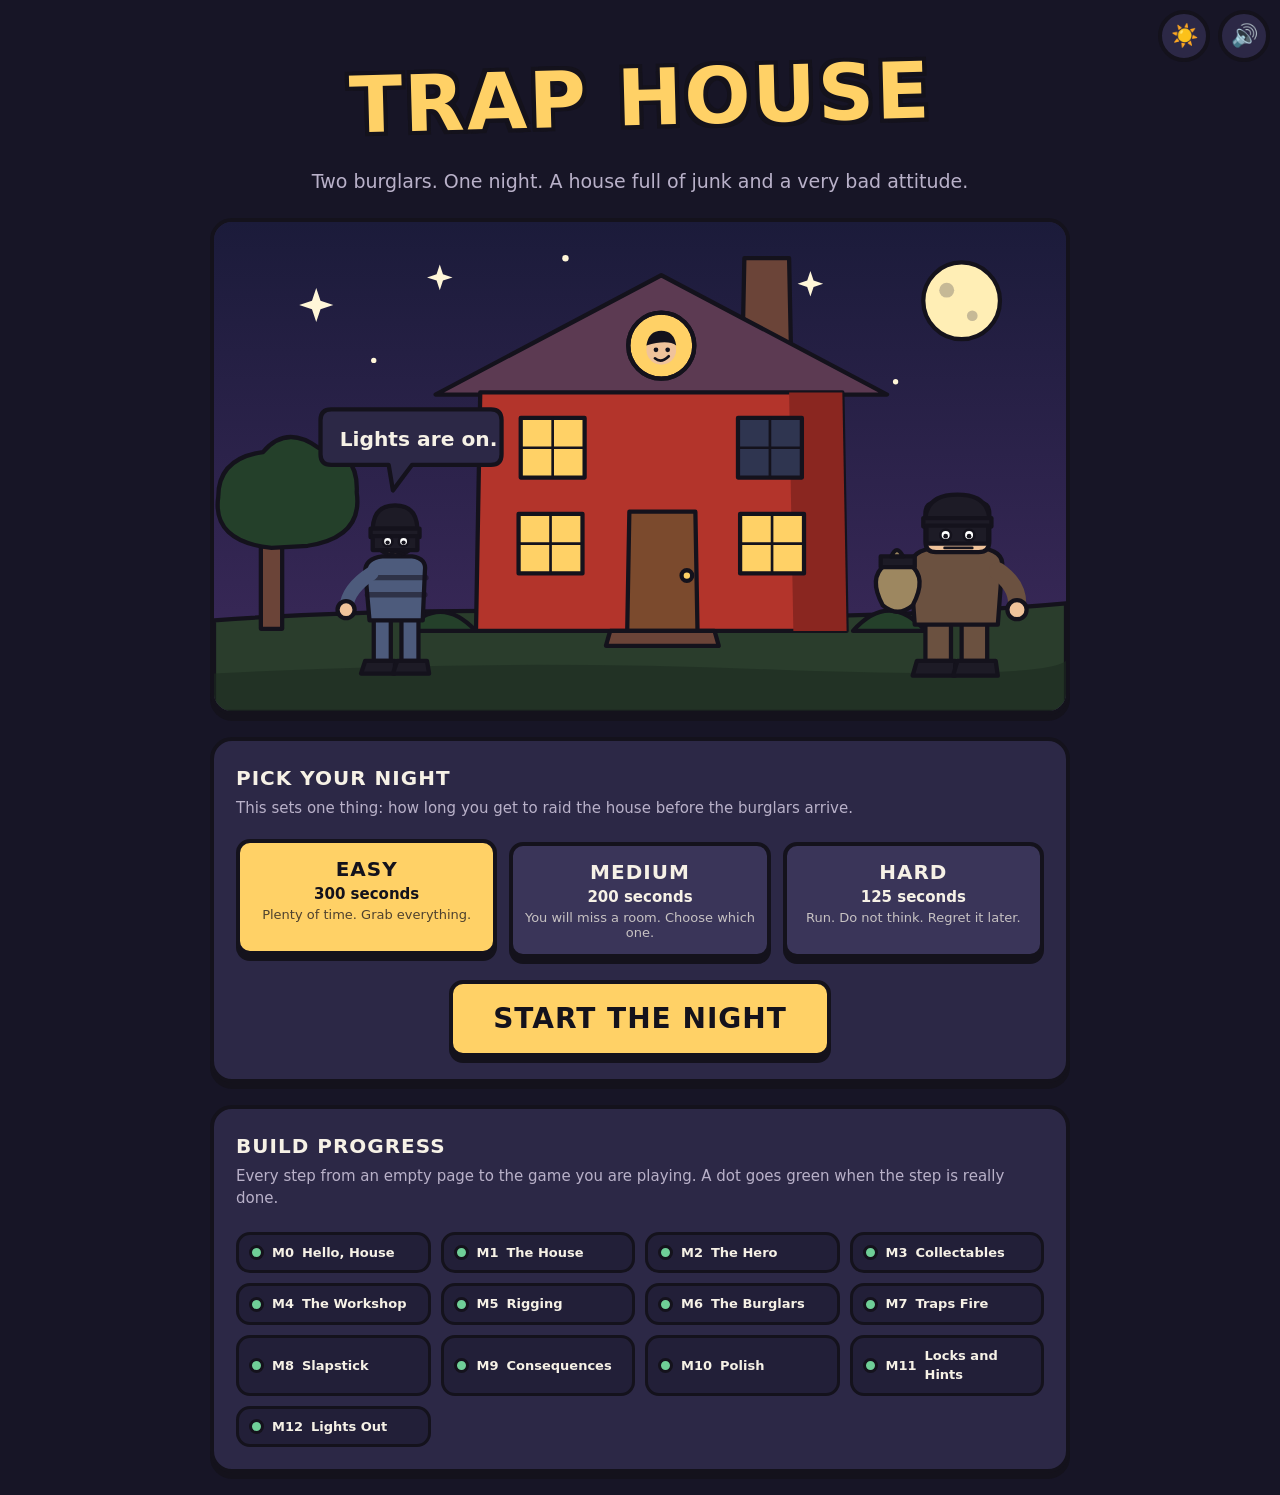
==== commit 91fb319b: "M12 — Lights Out A player can now: - scavenge for longer: 300 seconds on Easy, 200 on Medium, 125 on" ====
--- a/index.html
+++ b/index.html
@@ -291,7 +291,7 @@
       <p class="bag-tip">Tap something in your bag to drop it.</p>
       <p class="notes" id="notes" hidden></p>
     </div>
-    <button type="button" class="btn btn-quiet" id="done-btn">I'm done</button>
+    <button type="button" class="btn btn-quiet" id="done-btn">Pause: build traps</button>
   </div>
   <div class="scavenge-end panel" id="scavenge-end" hidden>
     <p class="scavenge-end-text" id="scavenge-end-text" aria-live="assertive"></p>
@@ -348,6 +348,8 @@
       <p class="panel-hint">Put a trap back on the bench with one more thing to upgrade it.</p>
       <ul class="ws-cards" id="ws-traps"></ul>
       <div class="start-row">
+        <!-- Only there while the scavenge clock still has time on it. -->
+        <button type="button" class="btn btn-quiet" id="ws-back-out" hidden>Back out searching</button>
         <button type="button" class="btn btn-big" id="to-rig" hidden>Take the traps downstairs</button>
       </div>
     </div>
--- a/css/tokens.css
+++ b/css/tokens.css
@@ -165,6 +165,9 @@
   --mess-custard: #ffd34d;
   --mess-paper: #f4f1ea;
   --lock: #e8b84a;           /* a padlock */
+  --dark-room: #07060c;      /* a room with the lights out */
+  --bulb-off: #4a4658;       /* a light bulb that is off */
+  --dark-words: #8f88a6;     /* LIGHTS OUT */
   --safe-face: #59606b;
   --safe-digit: #7dffb0;
   --note-paper: #fff6c8;     /* Dad's note, and the piano music */
@@ -359,6 +362,9 @@
   --mess-custard: #f5c21c;
   --mess-paper: #ffffff;
   --lock: #d9a22b;
+  --dark-room: #121018;
+  --bulb-off: #6b6680;
+  --dark-words: #b3acc8;
   --safe-face: #8b929c;
   --safe-digit: #1d8a4a;
   --note-paper: #fff3b0;
--- a/css/layout.css
+++ b/css/layout.css
@@ -286,6 +286,8 @@
 
 .start-row {
   display: flex;
+  flex-wrap: wrap;
+  gap: var(--gap);
   justify-content: center;
   margin-top: var(--gap-lg);
 }
--- a/css/puzzles.css
+++ b/css/puzzles.css
@@ -133,6 +133,35 @@
 .key-blue   { background: var(--key-blue); }
 .key-pink   { background: var(--key-pink); }
 
+/* --- THE FUSE BOX: numbered switches ------------------------ */
+
+.pz-fuses {
+  display: flex;
+  gap: 8px;
+  padding: 12px;
+  background: var(--metal);
+  border: 4px solid var(--ink);
+  border-radius: var(--radius);
+}
+.pz-fuse {
+  min-width: 56px;
+  min-height: 84px;
+  padding: 0;
+  font-family: var(--font-display);
+  font-size: 28px;
+  font-weight: 900;
+  background: var(--meter-back);
+  color: var(--text-dim);
+  border-radius: 8px;
+  /* the switch is down when it is off */
+  box-shadow: inset 0 -28px 0 var(--bulb-off);
+}
+.pz-fuse.is-on {
+  background: var(--win);
+  color: var(--ink);
+  box-shadow: inset 0 28px 0 var(--lock);
+}
+
 /* --- PADLOCKS ON THE HOUSE ----------------------------------- */
 
 .lock-shackle { fill: none; stroke: var(--ink); stroke-width: 3.4; stroke-linecap: round; }
@@ -143,6 +172,12 @@
 .room-lock-shade { fill: var(--ink); opacity: 0.45; }
 .room-lock-chain { fill: none; stroke: var(--metal); stroke-width: 4; stroke-dasharray: 6 3; stroke-linecap: round; }
 .room-lock.is-open { opacity: 0; }
+/* a room with the lights out (the cellar) */
+.room-dark-shade { fill: var(--dark-room); opacity: 0.92; }
+.room-dark-flex { stroke: var(--ink); stroke-width: 2; }
+.room-dark-bulb { fill: var(--bulb-off); stroke: var(--ink); stroke-width: 2; }
+.room-dark-cap { fill: var(--metal); stroke: var(--ink); stroke-width: 1.5; }
+.room-dark-words { fill: var(--dark-words); font-family: var(--font-display); font-weight: 900; font-size: 18px; letter-spacing: 3px; }
 
 .spot-lock { pointer-events: none; transition: opacity 0.4s ease; }
 .spot-lock.is-open { opacity: 0; }
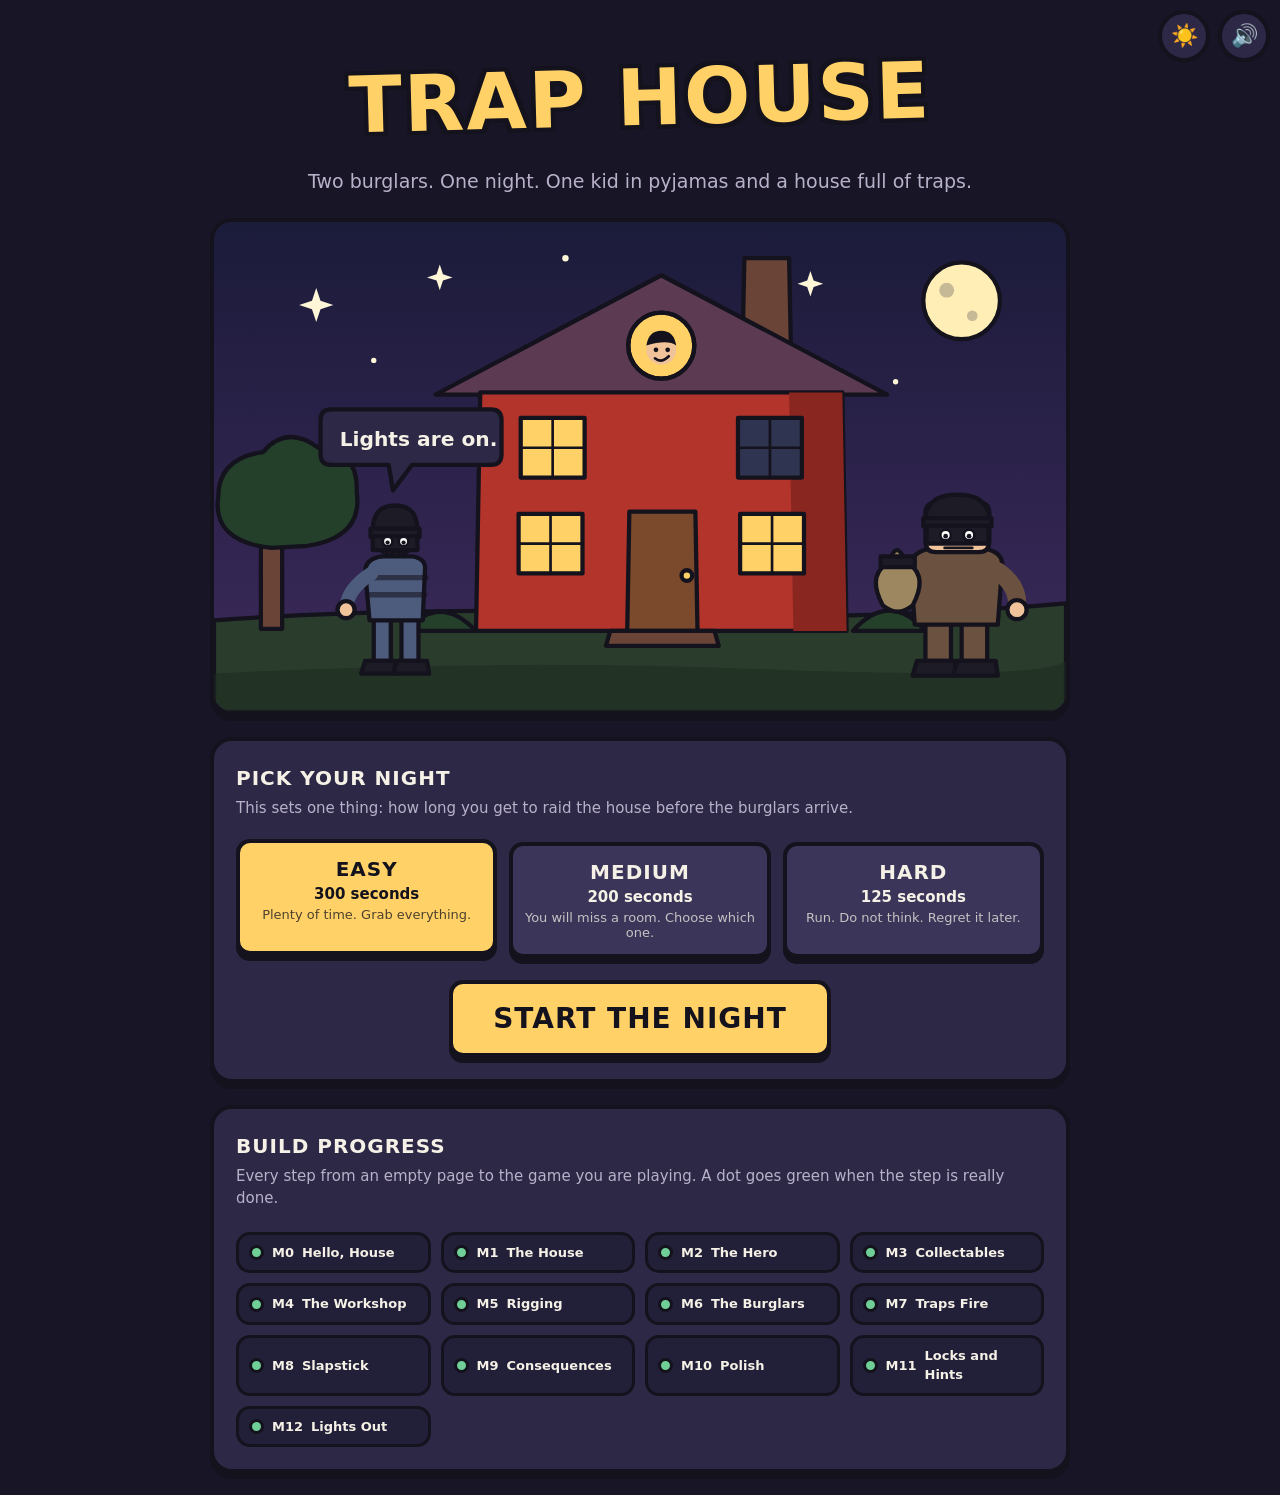
==== commit 825b1c11: "M13 prep: street colours for the intro, and a new tagline Co-Authored-By: Claude Opus 5.5 <noreply@a" ====
--- a/index.html
+++ b/index.html
@@ -4,7 +4,7 @@
 <meta charset="utf-8">
 <meta name="viewport" content="width=device-width, initial-scale=1">
 <title>Trap House</title>
-<meta name="description" content="Two burglars. One night. A house full of junk and a very bad attitude.">
+<meta name="description" content="Two burglars. One night. One kid in pyjamas and a house full of traps.">
 <link rel="stylesheet" href="css/tokens.css">
 <link rel="stylesheet" href="css/layout.css">
 <link rel="stylesheet" href="css/house.css">
@@ -41,7 +41,7 @@
          <title> tag at the top of this file too, because that is
          what shows up on the browser tab. -->
     <h1 class="game-title">Trap House</h1>
-    <p class="tagline">Two burglars. One night. A house full of junk and a very bad attitude.</p>
+    <p class="tagline">Two burglars. One night. One kid in pyjamas and a house full of traps.</p>
   </div>
 
   <!-- =======================================================
--- a/css/tokens.css
+++ b/css/tokens.css
@@ -182,6 +182,16 @@
   --dust: #c9bfae;
   --meter-low: #ff4f4f;
   --pin-back: rgba(23, 21, 38, 0.94);
+
+  /* --- THE INTRO STREET (js/intro.js) --- */
+  --cloud: #3a3560;
+  --far-houses: #231f3d;
+  --pavement: #6e6a74;
+  --road: #2b2a33;
+  --road-line: #d9cfa0;
+  --fence: #e8e1d0;
+  --van-body: #e9e2cf;
+  --van-stripe: #c0504a;
 
   /* --- PAGE and PANELS --- */
   --bg: #171526;
@@ -380,6 +390,15 @@
   --meter-low: #d6322a;
   --pin-back: rgba(255, 248, 232, 0.95);
 
+  --cloud: #ffffff;
+  --far-houses: #a9c3d3;
+  --pavement: #c9c3b6;
+  --road: #6f6c74;
+  --road-line: #fff3b0;
+  --fence: #ffffff;
+  --van-body: #ffffff;
+  --van-stripe: #d45d55;
+
   --bg: #fdf4e3;
   --bg-2: #f7e8cd;
   --panel: #fffaf0;
--- a/css/intro.css
+++ b/css/intro.css
@@ -1,5 +1,10 @@
 /* ===========================================================
-   INTRO - the little comic strip before the night
+   INTRO - the comic strip before the night
+
+   js/intro.js draws the street once and then sets data-beat on
+   the picture to "0", "1" or "2". Everything below that starts
+   with [data-beat="..."] is what changes in that beat. Colours
+   come from tokens.css, like everywhere else.
    =========================================================== */
 
 .intro { max-width: 900px; width: 100%; }
@@ -11,55 +16,127 @@
   border: var(--outline) solid var(--ink);
   border-radius: var(--radius-lg);
   background: var(--house-sky);
+  box-shadow: 0 var(--shadow-drop) 0 var(--ink);
 }
-.intro-sky { fill: var(--sky-top); }
+
+/* --- THE STREET ---------------------------------------------- */
+
+.intro-star { fill: var(--star); }
 .intro-moon { fill: var(--moon); stroke: var(--ink); stroke-width: 2.5; }
-.intro-star { fill: var(--star); }
+.intro-crater { fill: var(--ink); opacity: 0.12; }
+.intro-cloud { fill: var(--cloud); opacity: 0.8; }
+.intro-clouds { animation: intro-drift 40s linear infinite alternate; }
+@keyframes intro-drift { from { transform: translateX(-20px); } to { transform: translateX(30px); } }
+.intro-far { fill: var(--far-houses); }
+.intro-far-window { fill: var(--window-glass); opacity: 0.55; }
 .intro-ground { fill: var(--ground); }
-.intro-wall { fill: var(--wall); }
-.intro-roof { fill: var(--roof); }
-.intro-window { fill: var(--window-glass); }
+.intro-pavement { fill: var(--pavement); }
+.intro-road { fill: var(--road); }
+.intro-road-line { fill: var(--road-line); }
+.intro-path { fill: var(--pavement); stroke: var(--ink); stroke-width: 1.5; }
+.intro-mortar { fill: none; stroke: var(--mortar); stroke-width: 1.2; }
+.intro-tile-line { fill: none; stroke: var(--ink); stroke-width: 1.3; opacity: 0.4; }
+.intro-chimney-top { fill: var(--wall-shadow); }
+.intro-fascia { fill: var(--wood-dark); }
+.intro-window-dark { fill: var(--window-dark); }
+.intro-bars { fill: none; stroke: var(--ink); stroke-width: 2; }
+.intro-sill { fill: var(--porcelain); }
 .intro-door { fill: var(--door); }
-.intro-knob { fill: var(--btn); }
-.intro-mat { fill: var(--chimney); }
-.intro-jam { fill: var(--fabric-a); stroke: var(--ink); stroke-width: 0.6; opacity: 0; }
+.intro-door-glass { fill: var(--window-glass); opacity: 0.7; }
+.intro-knob { fill: var(--btn); stroke: var(--ink); stroke-width: 1.5; }
+.intro-step { fill: var(--porcelain); }
+.intro-number { font-family: var(--font-display); font-weight: 900; font-size: 11px; fill: var(--porcelain); }
+.intro-porch-light { fill: var(--lamp-shade); }
+.intro-hedge { fill: var(--hedge); }
+.intro-fence-rail, .intro-fence-post { fill: var(--fence); }
+.intro-lamp-post, .intro-lamp-head { fill: var(--worktop); }
+.intro-lamp-glow { opacity: 0.8; }
+
+.intro-van-body { fill: var(--van-body); }
+.intro-van-glass { fill: var(--glass); }
+.intro-van-stripe { fill: var(--van-stripe); }
+.intro-van-words { font-family: var(--font-display); font-weight: 900; font-size: 8px; letter-spacing: 0.5px; fill: var(--ink); }
+.intro-wheel { fill: var(--ink); }
+.intro-hub { fill: var(--metal); }
+
+/* the attic window: dark until the last beat, then you pop up */
+.intro-attic-glass { fill: var(--window-dark); transition: fill 0.6s ease; }
+.intro-attic-rim { fill: none; stroke: var(--ink); stroke-width: 4; }
+.intro-hendrix { transform: translateY(34px); transition: transform 0.6s cubic-bezier(.3, 1.6, .5, 1); }
+
+/* --- SID AND BRUNO ------------------------------------------- */
+
+.intro-actor { transform-box: fill-box; transform-origin: 50% 100%; }
+.intro-walk { transition: transform 1.2s ease-in-out; }
+.intro-jam { fill: var(--fabric-a); stroke: var(--ink); stroke-width: 0.6; opacity: 0; transition: opacity 0.3s; }
 .intro-creak {
   font-family: var(--font-display);
   font-weight: 900;
-  font-size: 14px;
+  font-size: 16px;
   fill: var(--word);
+  stroke: var(--ink);
+  stroke-width: 1;
   opacity: 0;
 }
 
-/* the two of them fade in when the words say so */
-.intro-pos { opacity: 0; transition: opacity 0.5s ease; }
-.intro-pos.is-on { opacity: 1; }
+/* speech and thought bubbles */
+.intro-bubble, .intro-think { opacity: 0; transition: opacity 0.4s ease, transform 0.4s ease; transform: translateY(6px); }
+.intro-bubble-back { fill: var(--bubble); stroke: var(--ink); stroke-width: 2.5; }
+.intro-bubble-hide { fill: var(--bubble); }
+.intro-bubble-text { font-family: var(--font-display); font-weight: 900; font-size: 13px; fill: var(--bubble-text); }
+.intro-think-words { font-family: var(--font-display); font-weight: 900; font-size: 12px; fill: var(--bubble-text); }
 
-.intro-actor { transform-box: fill-box; transform-origin: 50% 100%; }
+/* --- BEAT 1: they creep up from the van ---------------------- */
 
-.intro-stage.sid-jump .intro-sid { animation: intro-jump 0.9s ease-out; }
-.intro-stage.sid-jump .intro-creak { animation: intro-creak 1.4s ease-out; }
+.intro-stage[data-beat="0"] .intro-walk-sid { transform: translate(-190px, 24px); animation: intro-creep-sid 2.2s ease-out; }
+.intro-stage[data-beat="0"] .intro-walk-bruno { transform: translate(-236px, 24px); animation: intro-creep-bruno 2.6s ease-out; }
+.intro-stage[data-beat="0"] .intro-actor { animation: intro-tiptoe 0.5s ease-in-out 5; }
+@keyframes intro-creep-sid { from { transform: translate(-300px, 24px); } to { transform: translate(-190px, 24px); } }
+@keyframes intro-creep-bruno { from { transform: translate(-340px, 24px); } to { transform: translate(-236px, 24px); } }
+@keyframes intro-tiptoe {
+  0%, 100% { transform: none; }
+  50% { transform: translateY(-4px) rotate(-3deg); }
+}
+.intro-stage[data-beat="0"] .intro-van { animation: intro-park 0.6s ease-out; }
+@keyframes intro-park {
+  0% { transform: translateX(-60px); }
+  80% { transform: translateX(4px); }
+  100% { transform: none; }
+}
+
+/* --- BEAT 2: at the door, they give themselves away ---------- */
+
+.intro-stage[data-beat="1"] .intro-bubble { opacity: 1; transform: none; }
+.intro-stage[data-beat="1"] .intro-say-bruno { transition-delay: 1.4s; }
+.intro-stage[data-beat="1"] .intro-sid { animation: intro-jump 0.9s ease-out 1.2s; }
+.intro-stage[data-beat="1"] .intro-creak { animation: intro-creak 1.6s ease-out 1.1s; }
+.intro-stage[data-beat="1"] .intro-jam { opacity: 1; }
+.intro-stage[data-beat="1"] .intro-bruno { animation: intro-wipe 0.4s ease-in-out 1.6s 4; }
 @keyframes intro-jump {
   0%   { transform: none; }
-  25%  { transform: translateY(-26px) scale(0.92, 1.14); }
+  25%  { transform: translateY(-30px) scale(0.9, 1.16); }
   50%  { transform: none; }
   65%  { transform: translateX(-3px); }
   80%  { transform: translateX(3px); }
   100% { transform: none; }
 }
 @keyframes intro-creak {
-  0%   { opacity: 0; }
-  20%, 70% { opacity: 1; }
-  100% { opacity: 0; }
+  0%   { opacity: 0; transform: none; }
+  20%, 70% { opacity: 1; transform: translateY(-6px); }
+  100% { opacity: 0; transform: translateY(-10px); }
 }
-
-.intro-stage[data-beat="3"] .intro-jam,
-.intro-stage[data-beat="4"] .intro-jam { opacity: 1; }
-.intro-stage.bruno-wipe .intro-bruno { animation: intro-wipe 0.4s ease-in-out 4; }
 @keyframes intro-wipe {
   0%, 100% { transform: none; }
   50% { transform: translateX(6px) rotate(3deg); }
 }
+
+/* --- BEAT 3: you, in the attic, with a plan ------------------ */
+
+.intro-stage[data-beat="2"] .intro-attic-glass { fill: var(--window-glass); }
+.intro-stage[data-beat="2"] .intro-hendrix { transform: none; }
+.intro-stage[data-beat="2"] .intro-think { opacity: 1; transform: none; transition-delay: 0.5s; }
+
+/* --- THE WORDS AND BUTTONS ----------------------------------- */
 
 .intro-words {
   min-height: 3.2em;
@@ -74,15 +151,14 @@
   gap: var(--gap);
   margin-top: var(--gap);
 }
-.intro-count { color: var(--text-dim); font-weight: 700; }
+.intro-count { color: var(--text-dim); font-weight: 700; white-space: nowrap; }
 
 @media (max-width: 560px) {
   .intro-words { font-size: 17px; }
+  .intro-buttons .btn-big { padding: 14px 18px; font-size: 20px; }
 }
 @media (prefers-reduced-motion: reduce) {
-  .intro-pos { transition: none; }
-  .intro-stage.sid-jump .intro-sid,
-  .intro-stage.bruno-wipe .intro-bruno,
-  .intro-stage.sid-jump .intro-creak { animation: none; }
-  .intro-stage.sid-jump .intro-creak { opacity: 1; }
+  .intro-clouds, .intro-stage .intro-walk, .intro-stage .intro-actor,
+  .intro-stage .intro-van, .intro-stage .intro-creak { animation: none !important; }
+  .intro-walk, .intro-hendrix, .intro-bubble, .intro-think { transition: none; }
 }
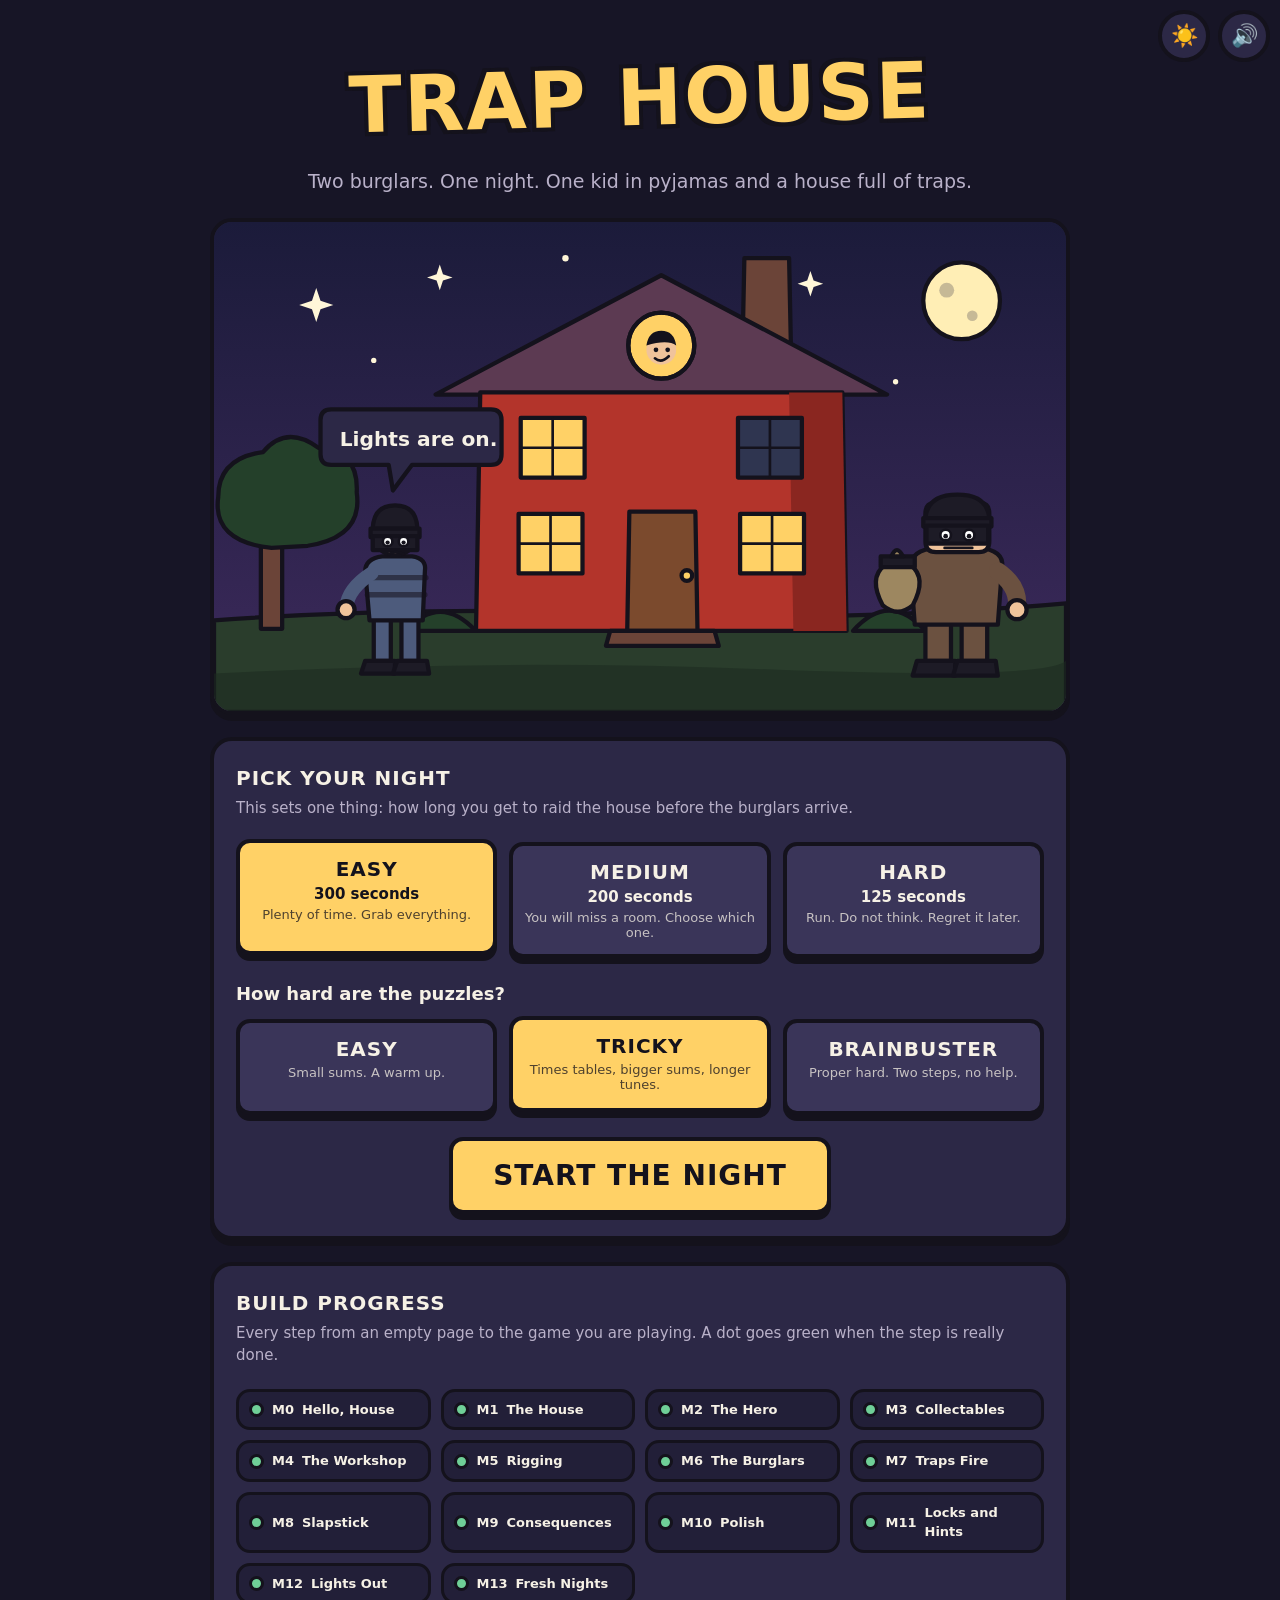
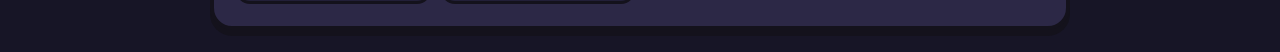
==== commit 0ba3aca5: "M14: Thinking Time and the new locks - The clock stops while you think on Easy and Medium, half spee" ====
--- a/index.html
+++ b/index.html
@@ -234,6 +234,8 @@
     <h2>Pick your night</h2>
     <p class="panel-hint">This sets one thing: how long you get to raid the house before the burglars arrive.</p>
     <div class="difficulty" id="difficulty" role="group" aria-label="Difficulty"></div>
+    <h3 class="picker-head">How hard are the puzzles?</h3>
+    <div class="difficulty" id="puzzle-level" role="group" aria-label="How hard the puzzles are"></div>
     <div class="start-row">
       <button type="button" id="start-btn" class="btn btn-big">Start the night</button>
     </div>
@@ -308,9 +310,12 @@
     <p class="pz-clue" id="puzzle-clue"></p>
     <div class="pz-body" id="puzzle-body"></div>
     <p class="pz-say" id="puzzle-say" aria-live="polite"></p>
-    <div class="start-row">
+    <ol class="pz-hints" id="puzzle-hints" aria-live="polite" hidden></ol>
+    <div class="start-row pz-foot">
       <button type="button" class="btn btn-quiet" id="puzzle-leave">Leave it</button>
-    </div>
+      <button type="button" class="btn btn-quiet" id="puzzle-hint">Hint</button>
+    </div>
+    <p class="pz-mode" id="puzzle-mode"></p>
   </dialog>
 
   <!-- THE WORKSHOP (M4). js/workshop.js fills it in from your bag
@@ -337,7 +342,14 @@
       <div class="start-row">
         <button type="button" class="btn ws-build-now" id="ws-build-now" hidden>Build it as it is</button>
       </div>
+    </div>
+
+    <!-- What you just built, its blueprint question, and Peek at
+         the code. Not in the sticky bit at the top, so it never
+         covers your junk. -->
+    <div class="panel ws-made-panel">
       <div class="ws-result" id="ws-result" aria-live="polite"></div>
+      <div class="ws-extra" id="ws-extra" hidden></div>
     </div>
 
     <div class="panel">
--- a/css/tokens.css
+++ b/css/tokens.css
@@ -164,6 +164,10 @@
   /* --- PUZZLES, MESS AND METERS (the big update) --- */
   --mess-custard: #ffd34d;
   --mess-paper: #f4f1ea;
+  --mess-foam: #eaf6ff;
+  --mess-egg: #ffcf3a;       /* yolk */
+  --mess-slime: #8be04a;
+  --mess-mustard: #e8c21a;
   --lock: #e8b84a;           /* a padlock */
   --dark-room: #07060c;      /* a room with the lights out */
   --bulb-off: #4a4658;       /* a light bulb that is off */
@@ -371,6 +375,10 @@
   /* --- PUZZLES, MESS AND METERS (the big update) --- */
   --mess-custard: #f5c21c;
   --mess-paper: #ffffff;
+  --mess-foam: #f2faff;
+  --mess-egg: #f7bd16;
+  --mess-slime: #6fcc2e;
+  --mess-mustard: #d9b000;
   --lock: #d9a22b;
   --dark-room: #121018;
   --bulb-off: #6b6680;
--- a/css/layout.css
+++ b/css/layout.css
@@ -235,6 +235,7 @@
 
 /* --- DIFFICULTY PICKER --------------------------------------- */
 
+.picker-head { margin: var(--gap-lg) 0 var(--gap); font-size: 18px; }
 .difficulty {
   display: grid;
   grid-template-columns: repeat(3, 1fr);
--- a/css/workshop.css
+++ b/css/workshop.css
@@ -152,6 +152,8 @@
 /* --- WHAT YOU JUST MADE ------------------------------------- */
 
 .ws-result:empty { display: none; }
+.ws-made-panel:has(.ws-result:empty) { display: none; }
+.ws-made-panel .ws-made { margin-top: 0; }
 .ws-made {
   margin-top: var(--gap);
   padding: var(--gap);
@@ -300,3 +302,54 @@
   .ws-face.is-talking, .ws-slot-c { animation: none; }
   .ws-slot-c { box-shadow: 0 0 0 4px var(--rare); }
 }
+
+/* --- PERFECT BUILDS AND THE BLUEPRINT (M14) ------------------ */
+
+.ws-star {
+  display: inline-block;
+  margin-top: 4px;
+  padding: 2px 8px;
+  font-size: 12px;
+  font-weight: 900;
+  text-transform: uppercase;
+  color: var(--ink);
+  background: var(--grade-s);
+  border: 2px solid var(--ink);
+  border-radius: 999px;
+}
+.ws-card.is-perfect, .rig-card.is-perfect { box-shadow: 0 0 0 3px var(--grade-s), 0 var(--shadow-drop) 0 var(--ink); }
+.ws-blueprint {
+  margin-top: 10px;
+  display: flex;
+  flex-direction: column;
+  align-items: center;
+  gap: 8px;
+  padding: 12px;
+  color: var(--note-ink);
+  background: var(--note-paper);
+  border: 3px dashed var(--ink);
+  border-radius: var(--radius);
+}
+.ws-blueprint.is-perfect { border-style: solid; box-shadow: 0 0 0 4px var(--grade-s); }
+.ws-blueprint-head { margin: 0; font-weight: 900; text-transform: uppercase; font-size: 14px; }
+.ws-blueprint-ask { margin: 0; font-size: 19px; font-weight: 800; text-align: center; }
+.ws-blueprint-said { margin: 0; min-height: 1.4em; font-weight: 800; text-align: center; }
+.ws-blueprint-row { display: flex; flex-wrap: wrap; justify-content: center; align-items: center; gap: 8px; }
+.ws-blueprint-input {
+  width: 110px;
+  min-height: var(--tap);
+  padding: 4px 10px;
+  font-family: var(--font-display);
+  font-size: 28px;
+  font-weight: 900;
+  text-align: center;
+  color: var(--safe-digit);
+  background: var(--meter-back);
+  border: 3px solid var(--ink);
+  border-radius: 8px;
+}
+.ws-blueprint-ok { min-height: var(--tap); background: var(--win); color: var(--ink); }
+.ws-blueprint.is-done .ws-blueprint-row { display: none; }
+.ws-peek { margin-top: var(--gap); padding: 8px 12px; background: var(--bg-2); border: 3px solid var(--ink); border-radius: var(--radius); }
+.ws-peek summary { min-height: var(--tap); display: flex; align-items: center; cursor: pointer; font-weight: 800; }
+.ws-peek pre { margin: 8px 0 0; padding: 10px; overflow-x: auto; background: var(--meter-back); color: var(--text); border-radius: 8px; font-size: 14px; line-height: 1.4; }
--- a/css/fx.css
+++ b/css/fx.css
@@ -365,6 +365,13 @@
 .coat-water .mess-fill { fill: var(--mess-water); opacity: 0.85; }
 .coat-custard .mess-fill { fill: var(--mess-custard); }
 .coat-paper .mess-fill { fill: var(--mess-paper); }
+.coat-foam .mess-fill { fill: var(--mess-foam); }
+.coat-egg .mess-fill { fill: var(--mess-egg); }
+.coat-slime .mess-fill { fill: var(--mess-slime); }
+.coat-mustard .mess-fill { fill: var(--mess-mustard); }
+.coat-egg .mess-drip { stroke: var(--mess-egg); }
+.coat-slime .mess-drip { stroke: var(--mess-slime); }
+.coat-mustard .mess-drip { stroke: var(--mess-mustard); }
 .mess-tail { fill: none; stroke: var(--mess-paper); stroke-width: 3; stroke-linecap: round; }
 .coat-custard .mess-drip { stroke: var(--mess-custard); }
 .mess-drip { fill: none; stroke-width: 2; stroke-linecap: round; }
@@ -385,6 +392,10 @@
 .mess-glitter { fill: var(--glitter-a); }
 .mess-custard { fill: var(--mess-custard); }
 .mess-paper { fill: var(--mess-paper); }
+.mess-foam { fill: var(--mess-foam); }
+.mess-egg { fill: var(--mess-egg); }
+.mess-slime { fill: var(--mess-slime); }
+.mess-mustard { fill: var(--mess-mustard); }
 
 /* --- THE EXTRAS: dust, sweat, swearing ---------------------- */
 
--- a/css/puzzles.css
+++ b/css/puzzles.css
@@ -161,6 +161,207 @@
   color: var(--ink);
   box-shadow: inset 0 28px 0 var(--lock);
 }
+
+/* --- HINTS AND THE CLOCK ------------------------------------- */
+
+.pz-foot { justify-content: space-between; }
+.pz-hints {
+  margin: var(--gap) 0 0;
+  padding: 10px 14px 10px 34px;
+  background: var(--note-paper);
+  color: var(--note-ink);
+  border: 3px solid var(--ink);
+  border-radius: var(--radius);
+  font-weight: 700;
+}
+.pz-hint-line + .pz-hint-line { margin-top: 6px; }
+.pz-mode { margin: 8px 0 0; text-align: center; font-size: 14px; font-weight: 700; color: var(--text-dim); }
+.pz-total { margin: 0; font-weight: 800; color: var(--text-dim); }
+
+/* the music blows away on brainbuster */
+.pz-music { transition: opacity 0.4s ease; }
+.pz-music.is-gone { opacity: 0.08; }
+
+/* --- A NUMBER PAD (keypad, telly, mirror) -------------------- */
+
+.pz-pad-wrap { display: flex; flex-direction: column; align-items: center; gap: 8px; }
+.pz-pad-show {
+  display: block;
+  min-width: 160px;
+  min-height: 52px;
+  padding: 4px 12px;
+  text-align: center;
+  font-family: var(--font-display);
+  font-size: 36px;
+  font-weight: 900;
+  letter-spacing: 6px;
+  font-variant-numeric: tabular-nums;
+  color: var(--safe-digit);
+  background: var(--meter-back);
+  border: 3px solid var(--ink);
+  border-radius: 8px;
+}
+.pz-pad { display: grid; grid-template-columns: repeat(3, var(--tap)); gap: 8px; }
+.pz-pad .btn { min-width: var(--tap); min-height: var(--tap); padding: 0; font-size: 22px; font-weight: 900; }
+.pz-key-ok { background: var(--win); color: var(--ink); }
+
+/* --- THE KEYPAD CLUES ---------------------------------------- */
+
+.pz-clues {
+  margin: 0;
+  padding: 10px 14px 10px 34px;
+  background: var(--note-paper);
+  color: var(--note-ink);
+  border: 3px solid var(--ink);
+  border-radius: var(--radius);
+  font-weight: 700;
+  transform: rotate(1deg);
+}
+.pz-clues li + li { margin-top: 4px; }
+
+/* --- THE TELLY ----------------------------------------------- */
+
+.pz-screen {
+  display: flex;
+  flex-wrap: wrap;
+  justify-content: center;
+  gap: 10px;
+  padding: 14px 18px;
+  background: var(--screen);
+  border: 6px solid var(--ink);
+  border-radius: 14px;
+}
+.pz-screen-num { font-family: var(--font-display); font-size: 30px; font-weight: 900; color: var(--ink); }
+.pz-screen-num.is-what { color: var(--danger); }
+
+/* --- THE MIRROR ---------------------------------------------- */
+
+.pz-mirror {
+  width: 100%;
+  padding: 18px 12px;
+  background: var(--glass);
+  border: 6px solid var(--metal);
+  border-radius: 16px;
+  box-shadow: inset 0 0 30px var(--porcelain);
+}
+.pz-mirror-words {
+  margin: 0;
+  text-align: center;
+  font-family: var(--font-display);
+  font-size: 24px;
+  font-weight: 900;
+  line-height: 1.3;
+  color: var(--ink);
+  opacity: 0.75;
+  transform: scaleX(-1);
+}
+.pz-mirror-words.is-upside-down { transform: rotate(180deg); }
+
+/* --- MORSE --------------------------------------------------- */
+
+.pz-morse { display: flex; flex-wrap: wrap; justify-content: center; gap: 18px; }
+.pz-morse-group, .pz-chart-code { display: inline-flex; align-items: center; gap: 5px; }
+.pz-dot, .pz-dash { display: inline-block; height: 12px; background: var(--ink-soft); border-radius: 6px; }
+.pz-morse .pz-dot, .pz-morse .pz-dash { background: var(--text); }
+.pz-dot { width: 12px; }
+.pz-dash { width: 32px; }
+.pz-chart { display: grid; grid-template-columns: repeat(auto-fill, minmax(100px, 1fr)); gap: 6px; width: 100%; }
+.pz-chart-key { display: flex; align-items: center; justify-content: space-between; gap: 4px; min-height: var(--tap); padding: 4px 8px; }
+.pz-chart-letter { font-family: var(--font-display); font-size: 22px; font-weight: 900; }
+.pz-chart-key .pz-chart-code { gap: 3px; }
+.pz-chart-key .pz-dot { width: 7px; height: 7px; }
+.pz-chart-key .pz-dash { width: 15px; height: 7px; }
+.pz-slot-show { display: inline-flex; align-items: center; justify-content: center; border: 3px dashed var(--ink); border-radius: 8px; }
+.pz-row { display: flex; flex-wrap: wrap; justify-content: center; gap: 8px; }
+
+/* --- THE BOOKSHELF ------------------------------------------- */
+
+.pz-shelf {
+  display: flex;
+  flex-wrap: wrap;
+  justify-content: center;
+  align-items: flex-end;
+  gap: 4px;
+  padding: 10px 10px 0;
+  background: var(--wood-dark);
+  border: 4px solid var(--ink);
+  border-radius: var(--radius);
+  box-shadow: inset 0 -10px 0 var(--wood);
+}
+.pz-book {
+  min-width: var(--tap);
+  min-height: 130px;
+  padding: 6px 2px;
+  writing-mode: vertical-rl;
+  font-size: 18px;
+  font-weight: 900;
+  color: var(--ink);
+  border-radius: 6px 6px 0 0;
+  transition: transform 0.25s ease, opacity 0.25s ease;
+}
+.pz-book.is-out { transform: translateY(-18px); opacity: 0.35; }
+.book-fabric-a { background: var(--fabric-a); }
+.book-fabric-b { background: var(--fabric-b); }
+.book-fabric-c { background: var(--fabric-c); }
+.book-paint-yellow { background: var(--paint-yellow); }
+.book-key-green { background: var(--key-green); }
+.book-key-pink { background: var(--key-pink); }
+.book-key-blue { background: var(--key-blue); }
+
+/* --- THE ROBOT HOOVER ---------------------------------------- */
+
+.puzzle[data-lock="hoover"], .puzzle[data-lock="morse"] { width: min(820px, calc(100vw - 32px)); }
+.hv-both { display: flex; flex-wrap: wrap; gap: var(--gap); justify-content: center; align-items: flex-start; width: 100%; }
+.hv-left, .hv-right { flex: 1 1 300px; display: flex; flex-direction: column; align-items: center; gap: 10px; }
+.hv-floor {
+  --cell: min(40px, calc((100vw - 90px) / var(--cols)));
+  position: relative;
+  display: grid;
+  grid-template-columns: repeat(var(--cols), var(--cell));
+  grid-template-rows: repeat(var(--rows), var(--cell));
+  background: var(--floor-tile);
+  border: 3px solid var(--ink);
+  border-radius: 6px;
+}
+.hv-cell { border: 1px solid var(--grout); }
+.hv-cell.is-wall { background: var(--wood-dark); }
+.hv-cell svg, .hv-bot svg { display: block; width: 100%; height: 100%; }
+.hv-bot {
+  position: absolute;
+  left: 0;
+  top: 0;
+  width: var(--cell);
+  height: var(--cell);
+  transform: translate(calc(var(--x) * var(--cell)), calc(var(--y) * var(--cell))) rotate(var(--turn));
+  transition: transform 0.22s ease;
+}
+.hv-bot.is-bump { animation: hv-bump 0.4s ease; }
+@keyframes hv-bump { 50% { filter: drop-shadow(0 0 6px var(--danger)); } }
+.hv-code {
+  width: 100%;
+  min-height: 120px;
+  margin: 0;
+  padding: 8px 8px 8px 40px;
+  font-family: ui-monospace, Menlo, Consolas, monospace;
+  font-size: 17px;
+  font-weight: 700;
+  color: var(--text);
+  background: var(--bg-2);
+  border: 3px solid var(--ink);
+  border-radius: var(--radius);
+}
+.hv-line { display: flex; align-items: center; gap: 8px; padding: 2px 0 2px calc(var(--indent, 0) * 22px); border-radius: 6px; }
+.hv-line.is-now { background: var(--accent); color: var(--ink); }
+.hv-words { flex: 0 0 auto; }
+.hv-num, .hv-del { min-width: 44px; min-height: 44px; padding: 0 8px; font-family: inherit; font-size: 17px; }
+.hv-del { margin-left: auto; }
+.hv-empty { list-style: none; color: var(--text-dim); font-family: var(--font-body); font-weight: 600; }
+.hv-count { margin: 0; font-weight: 800; color: var(--text-dim); }
+.hv-count.is-over { color: var(--lose); }
+.hv-palette { display: flex; flex-wrap: wrap; justify-content: center; gap: 6px; }
+.hv-add { min-height: var(--tap); font-family: ui-monospace, Menlo, Consolas, monospace; font-weight: 800; }
+.hv-add-loop { background: var(--accent); color: var(--ink); }
+.hv-go { display: flex; gap: 8px; }
 
 /* --- PADLOCKS ON THE HOUSE ----------------------------------- */
 
@@ -197,6 +398,7 @@
 }
 
 @media (prefers-reduced-motion: reduce) {
-  .pz-body.is-wrong, .loose-item.is-dropped .prop-body { animation: none; }
+  .pz-body.is-wrong, .loose-item.is-dropped .prop-body, .hv-bot.is-bump { animation: none; }
+  .hv-bot, .pz-book, .pz-music { transition: none; }
   .room-lock, .spot-lock { transition: none; }
 }
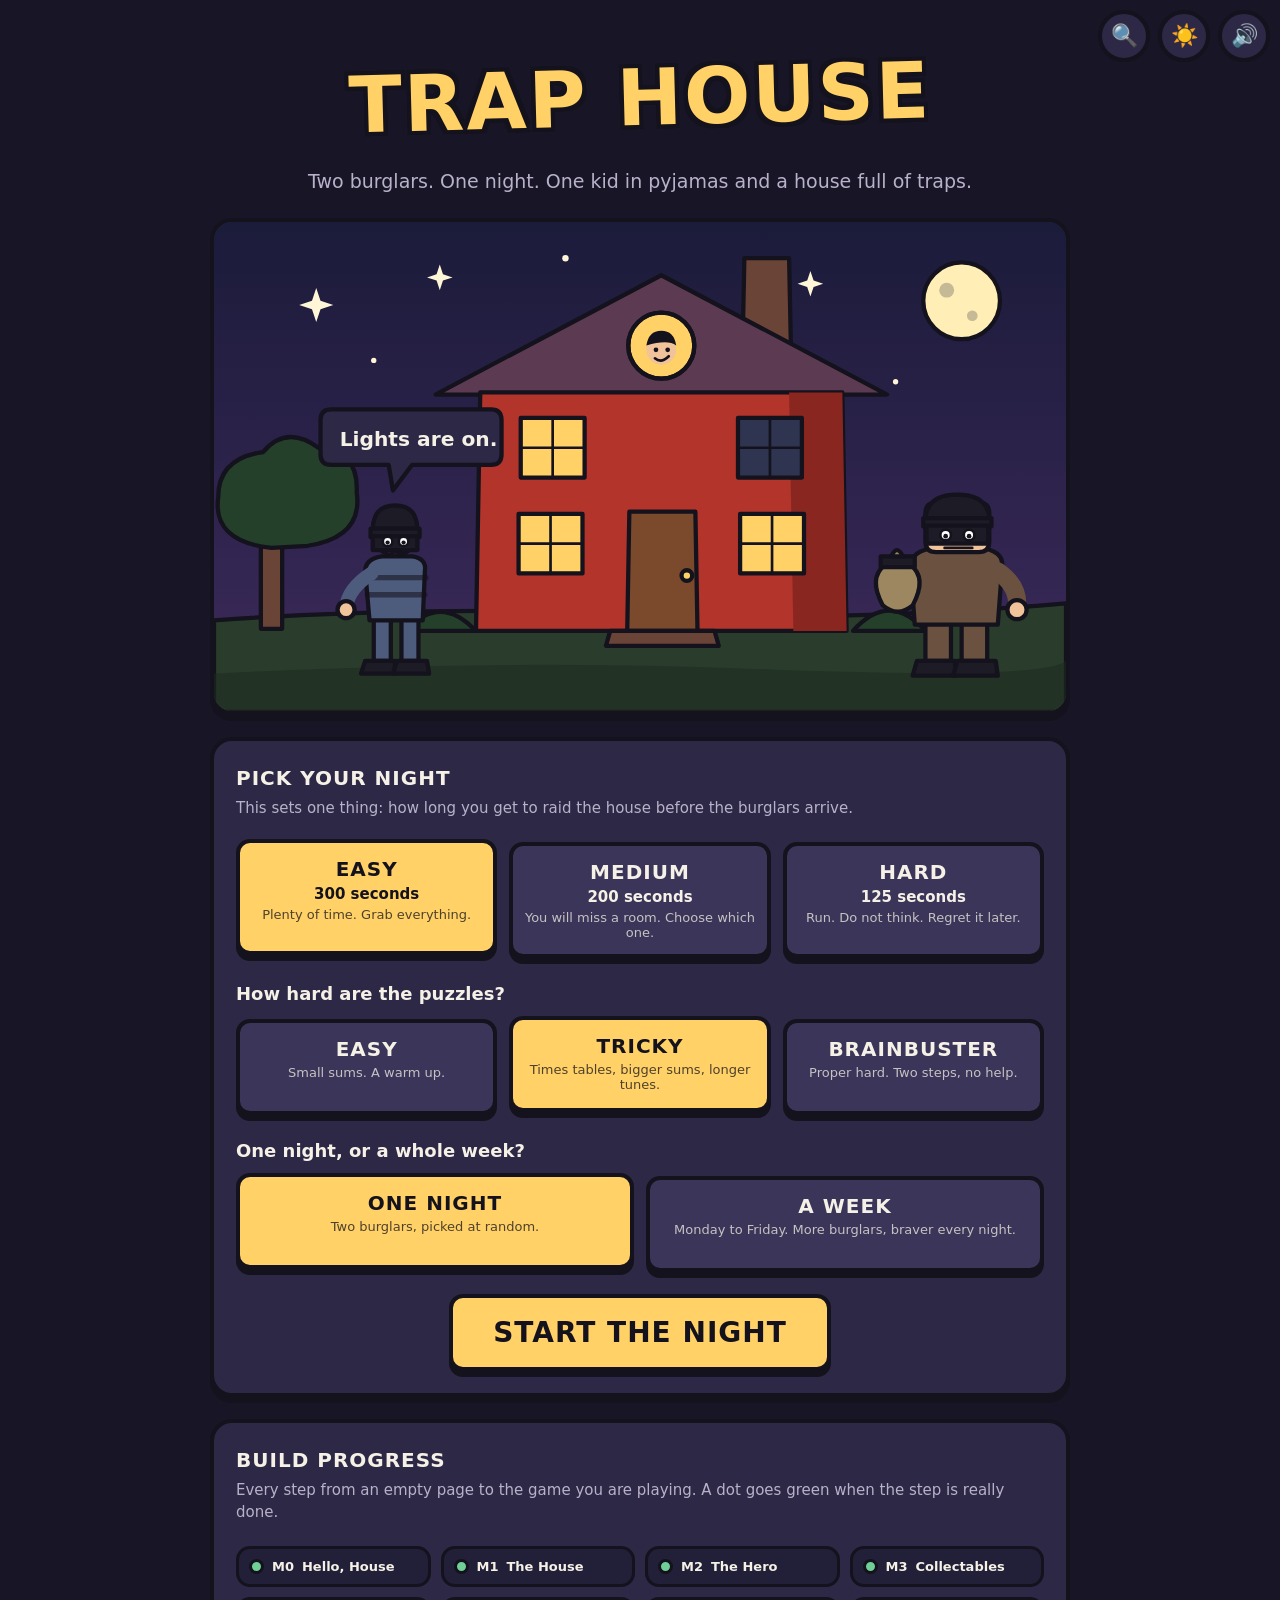
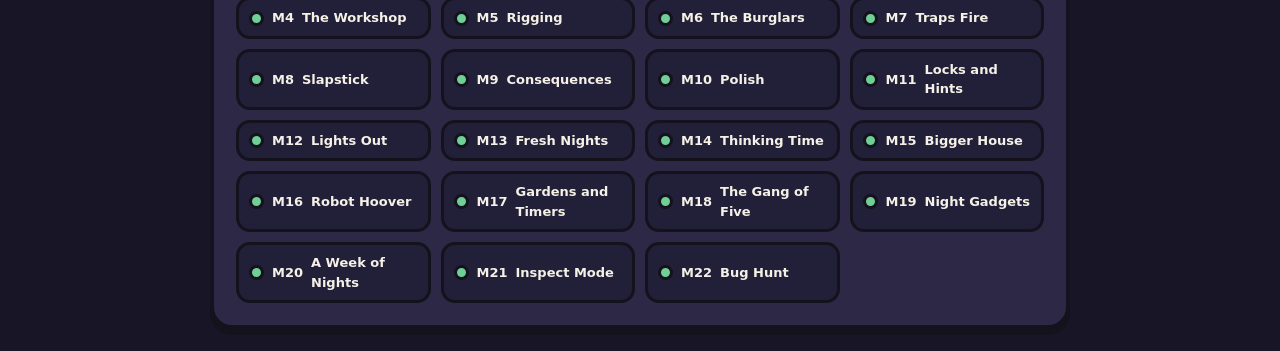
==== commit ddcb98fa: "M17 to M22: switch it all on - Gardens with outside traps, timed traps with a night clock - Five bur" ====
--- a/index.html
+++ b/index.html
@@ -21,12 +21,24 @@
 </head>
 <body>
 
-<!-- The two little round buttons in the top right corner. -->
+<!-- The little round buttons in the top right corner. -->
 <div class="toolbar">
+  <button type="button" id="inspect-toggle" class="toggle" aria-pressed="false" aria-label="Inspect mode: tap anything to see the code behind it" title="Inspect: tap anything to see its code">&#128269;</button>
   <button type="button" id="theme-toggle" class="toggle" aria-label="Switch theme">&#9728;&#65039;</button>
   <button type="button" id="sound-toggle" class="toggle" aria-label="Turn sound off">&#128266;</button>
 </div>
 
+
+<!-- INSPECT MODE (M17). js/inspect.js fills it in. -->
+<p class="inspect-banner" id="inspect-banner" hidden>Inspect mode: tap anything to see the code behind it.</p>
+<div class="inspect-card panel" id="inspect-card" role="dialog" aria-labelledby="inspect-what" aria-live="polite" hidden>
+  <h2 id="inspect-what">Inspect</h2>
+  <p class="inspect-where" id="inspect-where"></p>
+  <pre class="inspect-code"><code id="inspect-code"></code></pre>
+  <p class="inspect-tip" id="inspect-tip"></p>
+  <p class="inspect-also" id="inspect-also"></p>
+  <button type="button" class="btn btn-quiet" id="inspect-close">Close</button>
+</div>
 
 <!-- =========================================================
      SCREEN 1: THE TITLE
@@ -236,6 +248,8 @@
     <div class="difficulty" id="difficulty" role="group" aria-label="Difficulty"></div>
     <h3 class="picker-head">How hard are the puzzles?</h3>
     <div class="difficulty" id="puzzle-level" role="group" aria-label="How hard the puzzles are"></div>
+    <h3 class="picker-head">One night, or a whole week?</h3>
+    <div class="difficulty" id="play-mode" role="group" aria-label="One night or a whole week"></div>
     <div class="start-row">
       <button type="button" id="start-btn" class="btn btn-big">Start the night</button>
     </div>
@@ -381,6 +395,7 @@
       <p class="rig-say" id="rig-say" aria-live="polite"></p>
     </div>
     <ul class="rig-tray" id="rig-tray" aria-label="Your traps"></ul>
+    <div class="rig-timers" id="rig-timers" hidden></div>
     <div class="rig-buttons">
       <button type="button" class="btn btn-quiet" id="rig-back">Back to the workbench</button>
       <button type="button" class="btn btn-big" id="let-in">Let them in</button>
@@ -419,6 +434,7 @@
       </div>
     </div>
     <div class="night-cams" id="night-cams" role="group" aria-label="What the monitors show"></div>
+    <div class="night-gadgets" id="night-gadgets" role="group" aria-label="Your gadgets"></div>
     <ol class="night-log" id="night-log" aria-label="What the monitors saw"></ol>
     <p class="night-haul" id="night-haul"></p>
   </div>
@@ -437,9 +453,11 @@
     <dl class="result-stats" id="result-stats"></dl>
     <ul class="result-traps" id="result-traps" aria-label="Every trap that went off"></ul>
     <p class="result-tip" id="result-tip"></p>
+    <div class="result-week" id="result-week" hidden></div>
     <div class="result-buttons">
       <button type="button" class="btn btn-quiet" id="result-title-btn">Back to the title</button>
       <button type="button" class="btn btn-big" id="result-again">Play again</button>
+      <button type="button" class="btn btn-big" id="result-next" hidden>Next night</button>
     </div>
   </div>
 
--- a/css/tokens.css
+++ b/css/tokens.css
@@ -90,6 +90,7 @@
   --mount-doorway: #ffd166;
   --mount-overhead: #7fb3ff;
   --mount-stairs: #e0533f;
+  --mount-garden: #7bd389;
 
   /* --- HIDING PLACES: the glow when you point at one --- */
   --hud-name: #ffd166;       /* the room name above the house */
@@ -105,6 +106,10 @@
   --burglar-a: #4d5b7c;   /* Sid, wiry and twitchy */
   --burglar-b: #6b5140;   /* Bruno, enormous and slow */
   --burglar-mask: #1d1b26;
+  --burglar-c: #3f8a6e;   /* Twiggy, small and speedy */
+  --burglar-d: #8c4f8a;   /* Dolores, very posh */
+  --burglar-e: #b5753a;   /* Big Norm, enormous */
+  --pearl: #f4efe6;
   --skin: #f0c39b;
   --sack: #9d8760;
   --hero-top: #e0533f;
@@ -168,6 +173,7 @@
   --mess-egg: #ffcf3a;       /* yolk */
   --mess-slime: #8be04a;
   --mess-mustard: #e8c21a;
+  --mess-mud: #7a5230;
   --lock: #e8b84a;           /* a padlock */
   --dark-room: #07060c;      /* a room with the lights out */
   --bulb-off: #4a4658;       /* a light bulb that is off */
@@ -313,6 +319,7 @@
   --mount-doorway: #c07800;
   --mount-overhead: #2f6bbf;
   --mount-stairs: #cf3f2c;
+  --mount-garden: #3f9e52;
 
   --hud-name: #9a5a00;
   --spot-glow: #ffb703;
@@ -323,6 +330,10 @@
   --burglar-a: #6478a1;
   --burglar-b: #8a6a52;
   --burglar-mask: #2b2833;
+  --burglar-c: #4fa383;
+  --burglar-d: #a8669f;
+  --burglar-e: #c98a4c;
+  --pearl: #fffaf0;
   --skin: #f5cba7;
   --sack: #cbb083;
   --hero-top: #e0533f;
@@ -379,6 +390,7 @@
   --mess-egg: #f7bd16;
   --mess-slime: #6fcc2e;
   --mess-mustard: #d9b000;
+  --mess-mud: #6b4423;
   --lock: #d9a22b;
   --dark-room: #121018;
   --bulb-off: #6b6680;
--- a/css/layout.css
+++ b/css/layout.css
@@ -235,6 +235,7 @@
 
 /* --- DIFFICULTY PICKER --------------------------------------- */
 
+.difficulty.is-two { grid-template-columns: repeat(2, 1fr); }
 .picker-head { margin: var(--gap-lg) 0 var(--gap); font-size: 18px; }
 .difficulty {
   display: grid;
@@ -374,3 +375,22 @@
     transition-duration: 0.001ms !important;
   }
 }
+
+/* --- INSPECT MODE (M17) -------------------------------------- */
+.inspect-banner {
+  position: fixed; left: 50%; top: 68px; transform: translateX(-50%); z-index: 60; margin: 0;
+  padding: 8px 16px; font-weight: 800; color: var(--ink); background: var(--accent);
+  border: 3px solid var(--ink); border-radius: 999px; max-width: calc(100vw - 32px); text-align: center;
+  pointer-events: none;
+}
+.inspect-card {
+  position: fixed; left: 16px; right: 16px; bottom: 16px; z-index: 60; max-width: 640px; margin: 0 auto;
+  max-height: 60vh; overflow-y: auto;
+}
+.inspect-card h2 { margin: 0 0 4px; }
+.inspect-where { margin: 0 0 8px; font-weight: 800; color: var(--accent); font-family: ui-monospace, Menlo, Consolas, monospace; }
+.inspect-code { margin: 0; padding: 10px; overflow-x: auto; font-size: 13px; line-height: 1.5; color: var(--text); background: var(--meter-back); border-radius: 8px; }
+.inspect-tip { font-weight: 700; }
+.inspect-also { color: var(--text-dim); margin-top: 0; }
+body.is-inspecting #app, body.is-inspecting main { cursor: help; }
+#inspect-toggle[aria-pressed="true"] { background: var(--accent); color: var(--ink); }
--- a/css/house.css
+++ b/css/house.css
@@ -74,6 +74,7 @@
 
 /* Rooms can be tapped. A light outline shows which one you are on. */
 .room { cursor: zoom-in; outline: none; }
+.room-box.is-garden { stroke-dasharray: 6 6; opacity: 0.55; }
 .room:hover .room-box,
 .room:focus-visible .room-box { stroke: var(--btn); stroke-width: calc(5px * var(--line, 1)); }
 .is-zoomed .room { cursor: pointer; }
@@ -259,6 +260,7 @@
 .anchor[data-mount="DOORWAY"]  .anchor-dot { fill: var(--mount-doorway); }
 .anchor[data-mount="OVERHEAD"] .anchor-dot { fill: var(--mount-overhead); }
 .anchor[data-mount="STAIRS"]   .anchor-dot { fill: var(--mount-stairs); }
+.anchor[data-mount="GARDEN"]   .anchor-dot { fill: var(--mount-garden); }
 
 .anchor[data-mount="FLOOR"]:hover    .anchor-ring,
 .anchor[data-mount="FLOOR"].is-live    .anchor-ring { stroke: var(--mount-floor); }
@@ -268,6 +270,7 @@
 .anchor[data-mount="OVERHEAD"].is-live .anchor-ring { stroke: var(--mount-overhead); }
 .anchor[data-mount="STAIRS"]:hover   .anchor-ring,
 .anchor[data-mount="STAIRS"].is-live   .anchor-ring { stroke: var(--mount-stairs); }
+.anchor[data-mount="GARDEN"].is-live   .anchor-ring { stroke: var(--mount-garden); }
 
 .anchor:hover .anchor-ring,
 .anchor.is-live .anchor-ring {
@@ -344,6 +347,7 @@
 .legend-item[data-mount="DOORWAY"]  .legend-dot { background: var(--mount-doorway); }
 .legend-item[data-mount="OVERHEAD"] .legend-dot { background: var(--mount-overhead); }
 .legend-item[data-mount="STAIRS"]   .legend-dot { background: var(--mount-stairs); }
+.legend-item[data-mount="GARDEN"]   .legend-dot { background: var(--mount-garden); }
 
 /* --- SMALL SCREENS -------------------------------------------- */
 
--- a/css/rig.css
+++ b/css/rig.css
@@ -49,6 +49,7 @@
 .rig-card[data-mount="DOORWAY"]  { border-bottom-color: var(--mount-doorway); }
 .rig-card[data-mount="OVERHEAD"] { border-bottom-color: var(--mount-overhead); }
 .rig-card[data-mount="STAIRS"]   { border-bottom-color: var(--mount-stairs); }
+.rig-card[data-mount="GARDEN"]   { border-bottom-color: var(--mount-garden); }
 .rig-card.is-picked { outline: 4px solid var(--btn); outline-offset: 2px; transform: translateY(-4px); }
 
 .rig-empty { grid-column: 1 / -1; color: var(--text-dim); font-style: italic; }
@@ -72,6 +73,7 @@
 .anchor.is-match[data-mount="DOORWAY"]  .anchor-ring { stroke: var(--mount-doorway); }
 .anchor.is-match[data-mount="OVERHEAD"] .anchor-ring { stroke: var(--mount-overhead); }
 .anchor.is-match[data-mount="STAIRS"]   .anchor-ring { stroke: var(--mount-stairs); }
+.anchor.is-match[data-mount="GARDEN"]   .anchor-ring { stroke: var(--mount-garden); }
 
 /* A spot with a trap on it: the dot is swapped for a badge. */
 .anchor.is-rigged .anchor-dot { display: none; }
@@ -80,9 +82,18 @@
 .anchor.is-rigged[data-mount="DOORWAY"]  .anchor-ring { stroke: var(--mount-doorway); }
 .anchor.is-rigged[data-mount="OVERHEAD"] .anchor-ring { stroke: var(--mount-overhead); }
 .anchor.is-rigged[data-mount="STAIRS"]   .anchor-ring { stroke: var(--mount-stairs); }
+.anchor.is-rigged[data-mount="GARDEN"]   .anchor-ring { stroke: var(--mount-garden); }
 .anchor-trap-back { fill: var(--trap-badge); stroke: var(--ink); stroke-width: 3; }
 
 @media (max-width: 560px) {
   .rig-head { padding-right: 0; padding-top: 40px; }
   .rig-buttons .btn { width: 100%; }
 }
+
+/* --- TIMED TRAPS (M17) --------------------------------------- */
+.rig-timers { margin-top: var(--gap); padding: 10px 12px; background: var(--bg-2); border: 3px solid var(--ink); border-radius: var(--radius); }
+.rig-timers-head { margin: 0 0 8px; font-weight: 800; color: var(--text-dim); }
+.rig-timer { display: flex; align-items: center; gap: 8px; flex-wrap: wrap; }
+.rig-timer + .rig-timer { margin-top: 6px; }
+.rig-timer-words { flex: 1 1 200px; font-weight: 800; }
+.rig-timer-step { min-width: var(--tap); min-height: var(--tap); padding: 0 10px; }
--- a/css/night.css
+++ b/css/night.css
@@ -20,6 +20,9 @@
 /* Sid scurries. Bruno plods. Running away, they both pelt it. */
 .burglar-sid.is-walking   { --stride: 0.26s; --swing: 26deg; }
 .burglar-bruno.is-walking { --stride: 0.46s; --swing: 16deg; }
+.burglar-twiggy.is-walking  { --stride: 0.2s; --swing: 30deg; }
+.burglar-dolores.is-walking { --stride: 0.36s; --swing: 18deg; }
+.burglar-norm.is-walking    { --stride: 0.55s; --swing: 14deg; }
 .burglar.is-fleeing       { --stride: 0.14s; --swing: 38deg; }
 
 .burglar.is-walking .b-leg-front { animation: b-swing var(--stride) ease-in-out infinite alternate; }
@@ -234,3 +237,13 @@
   .meter-fill { transition: none; }
   .pin.is-hit { animation: none; }
 }
+
+/* --- GADGETS (M17) ------------------------------------------- */
+.night-gadgets { display: flex; flex-wrap: wrap; align-items: center; gap: 8px; margin-top: var(--gap); }
+.night-gadgets-head { font-weight: 800; color: var(--text-dim); }
+.night-gadget { min-height: var(--tap); background: var(--accent); color: var(--ink); }
+.night-gadget[disabled] { opacity: 0.45; }
+.fx-blackout { fill: var(--dark-room); opacity: 0.85; pointer-events: none; }
+.pin-clock { display: flex; flex-direction: column; justify-content: center; align-items: center; gap: 2px; }
+.pin-clock-time { font-family: var(--font-display); font-size: 22px; font-weight: 900; font-variant-numeric: tabular-nums; }
+.night-time { display: inline-block; min-width: 3.2em; color: var(--text-dim); font-variant-numeric: tabular-nums; font-weight: 700; }
--- a/css/fx.css
+++ b/css/fx.css
@@ -369,6 +369,8 @@
 .coat-egg .mess-fill { fill: var(--mess-egg); }
 .coat-slime .mess-fill { fill: var(--mess-slime); }
 .coat-mustard .mess-fill { fill: var(--mess-mustard); }
+.coat-mud .mess-fill { fill: var(--mess-mud); }
+.coat-mud .mess-drip { stroke: var(--mess-mud); }
 .coat-egg .mess-drip { stroke: var(--mess-egg); }
 .coat-slime .mess-drip { stroke: var(--mess-slime); }
 .coat-mustard .mess-drip { stroke: var(--mess-mustard); }
@@ -396,6 +398,7 @@
 .mess-egg { fill: var(--mess-egg); }
 .mess-slime { fill: var(--mess-slime); }
 .mess-mustard { fill: var(--mess-mustard); }
+.mess-mud { fill: var(--mess-mud); }
 
 /* --- THE EXTRAS: dust, sweat, swearing ---------------------- */
 
--- a/css/result.css
+++ b/css/result.css
@@ -134,3 +134,11 @@
 /* The help card under the result is not needed: the result has
    its own buttons. */
 .phase-card[hidden] { display: none; }
+
+/* --- A WEEK (M17) -------------------------------------------- */
+.result-week { margin-top: var(--gap); padding: 12px 16px; background: var(--bg-2); border: 3px solid var(--ink); border-radius: var(--radius); }
+.result-week h3 { margin: 0 0 8px; }
+.result-week-list { margin: 0; padding-left: 24px; }
+.result-week-list li { color: var(--text-dim); }
+.result-week-list li.is-done { color: var(--text); font-weight: 800; }
+.result-week-grade { font-size: 20px; font-weight: 900; }
--- a/css/intro.css
+++ b/css/intro.css
@@ -88,8 +88,10 @@
 
 /* --- BEAT 1: they creep up from the van ---------------------- */
 
-.intro-stage[data-beat="0"] .intro-walk-sid { transform: translate(-190px, 24px); animation: intro-creep-sid 2.2s ease-out; }
-.intro-stage[data-beat="0"] .intro-walk-bruno { transform: translate(-236px, 24px); animation: intro-creep-bruno 2.6s ease-out; }
+.intro-stage[data-beat="0"] .intro-walk-0 { transform: translate(-190px, 24px); animation: intro-creep-sid 2.2s ease-out; }
+.intro-stage[data-beat="0"] .intro-walk-1 { transform: translate(-236px, 24px); animation: intro-creep-bruno 2.6s ease-out; }
+.intro-stage[data-beat="0"] .intro-walk-2 { transform: translate(-150px, 24px); animation: intro-creep-sid 2.4s ease-out; }
+.intro-stage[data-beat="0"] .intro-walk-3 { transform: translate(-270px, 24px); animation: intro-creep-bruno 2.8s ease-out; }
 .intro-stage[data-beat="0"] .intro-actor { animation: intro-tiptoe 0.5s ease-in-out 5; }
 @keyframes intro-creep-sid { from { transform: translate(-300px, 24px); } to { transform: translate(-190px, 24px); } }
 @keyframes intro-creep-bruno { from { transform: translate(-340px, 24px); } to { transform: translate(-236px, 24px); } }
@@ -107,11 +109,11 @@
 /* --- BEAT 2: at the door, they give themselves away ---------- */
 
 .intro-stage[data-beat="1"] .intro-bubble { opacity: 1; transform: none; }
-.intro-stage[data-beat="1"] .intro-say-bruno { transition-delay: 1.4s; }
-.intro-stage[data-beat="1"] .intro-sid { animation: intro-jump 0.9s ease-out 1.2s; }
+.intro-stage[data-beat="1"] .intro-say-1 { transition-delay: 1.4s; }
+.intro-stage[data-beat="1"] .intro-actor-0 { animation: intro-jump 0.9s ease-out 1.2s; }
 .intro-stage[data-beat="1"] .intro-creak { animation: intro-creak 1.6s ease-out 1.1s; }
 .intro-stage[data-beat="1"] .intro-jam { opacity: 1; }
-.intro-stage[data-beat="1"] .intro-bruno { animation: intro-wipe 0.4s ease-in-out 1.6s 4; }
+.intro-stage[data-beat="1"] .intro-actor-1 { animation: intro-wipe 0.4s ease-in-out 1.6s 4; }
 @keyframes intro-jump {
   0%   { transform: none; }
   25%  { transform: translateY(-30px) scale(0.9, 1.16); }
--- a/css/puzzles.css
+++ b/css/puzzles.css
@@ -363,6 +363,32 @@
 .hv-add-loop { background: var(--accent); color: var(--ink); }
 .hv-go { display: flex; gap: 8px; }
 
+/* --- BUG HUNT (M17) ----------------------------------------- */
+
+.puzzle[data-lock="bugs"] { width: min(760px, calc(100vw - 32px)); }
+.bug-code { width: 100%; margin: 0; padding: 8px 8px 8px 44px; background: var(--bg-2); border: 3px solid var(--ink); border-radius: var(--radius); }
+.bug-line { padding: 2px 0; }
+.bug-pick, .bug-fix {
+  width: 100%;
+  min-height: 44px;
+  justify-content: flex-start;
+  text-align: left;
+  text-transform: none;
+  letter-spacing: 0;
+  white-space: pre-wrap;
+  font-family: ui-monospace, Menlo, Consolas, monospace;
+  font-size: 15px;
+  font-weight: 700;
+  background: var(--meter-back);
+  color: var(--text);
+  box-shadow: none;
+}
+.bug-line.is-picked .bug-pick { outline: 4px solid var(--danger); }
+.bug-line.is-fixed .bug-pick { outline: 4px solid var(--win); }
+.bug-line.is-now .bug-pick { background: var(--accent); color: var(--ink); }
+.bug-fixes { display: flex; flex-direction: column; gap: 6px; width: 100%; }
+.bug-fix { background: var(--note-paper); color: var(--note-ink); border: 3px dashed var(--ink); }
+
 /* --- PADLOCKS ON THE HOUSE ----------------------------------- */
 
 .lock-shackle { fill: none; stroke: var(--ink); stroke-width: 3.4; stroke-linecap: round; }
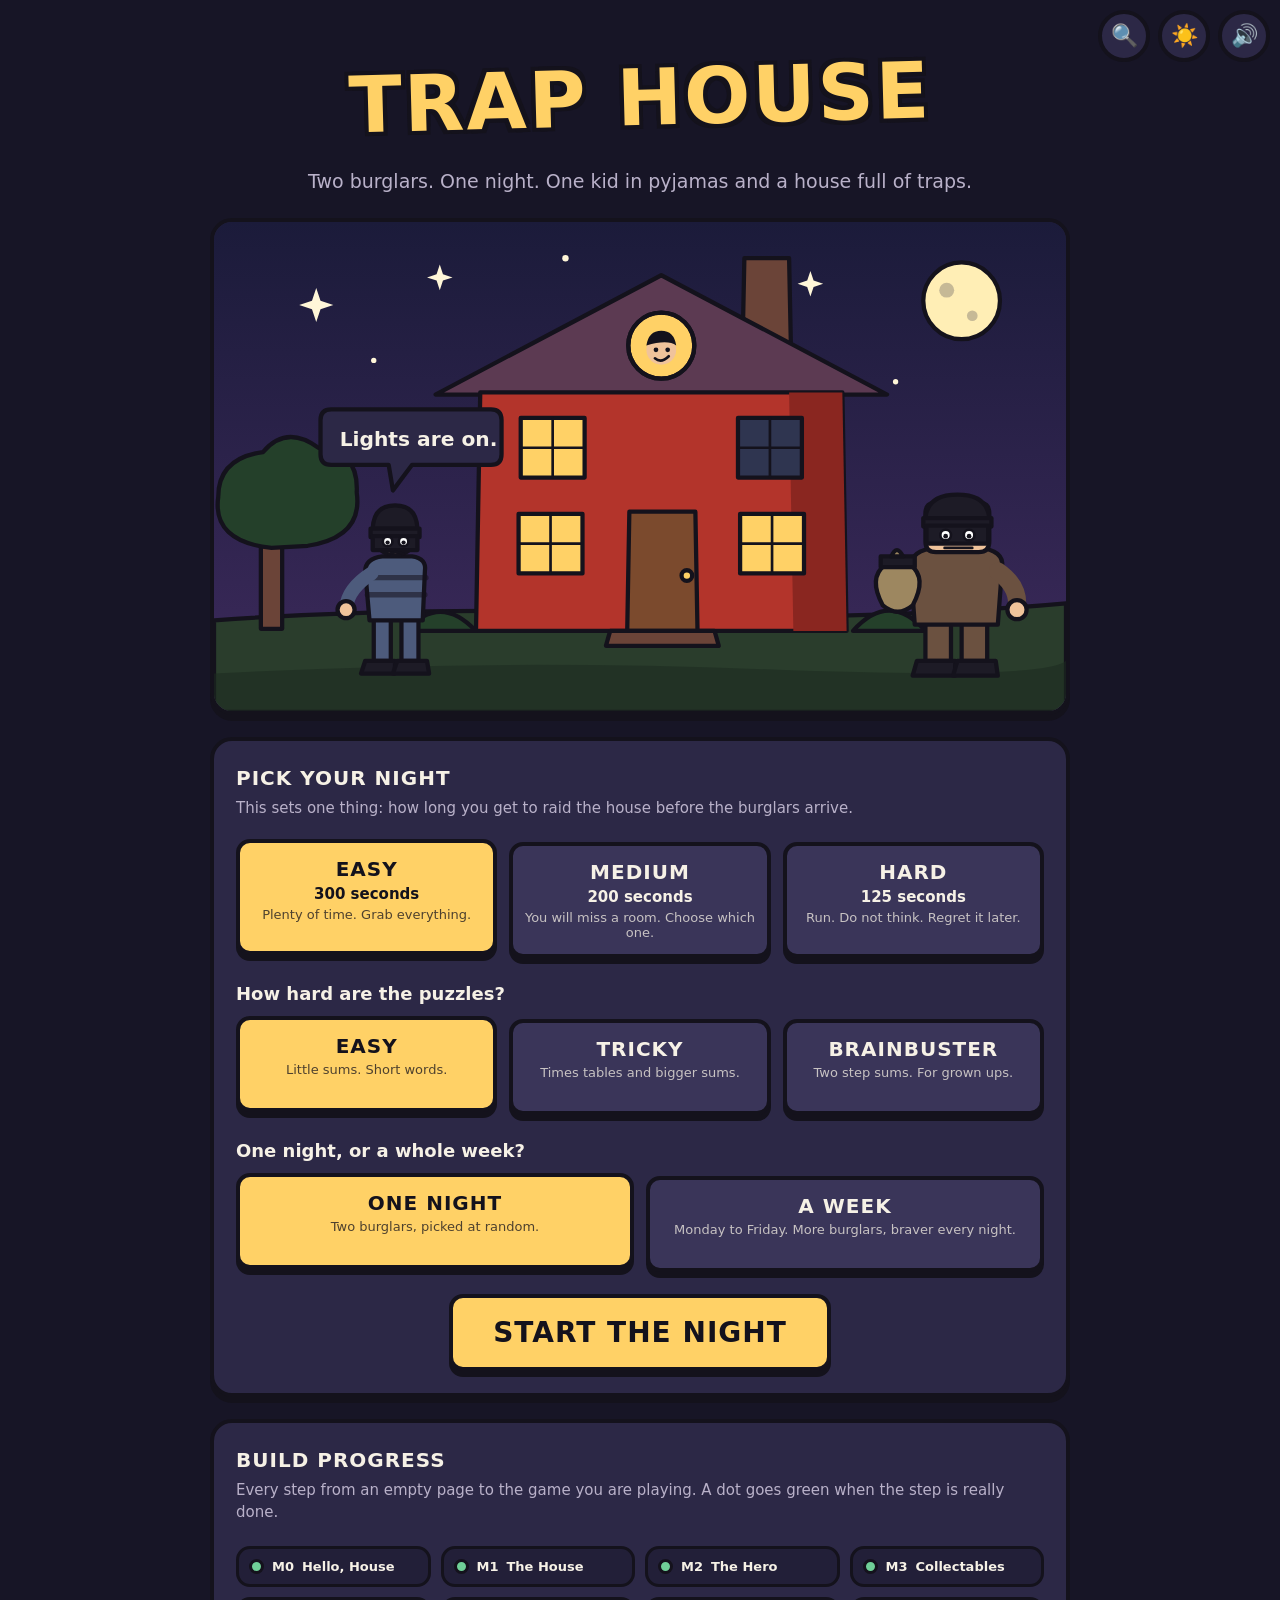
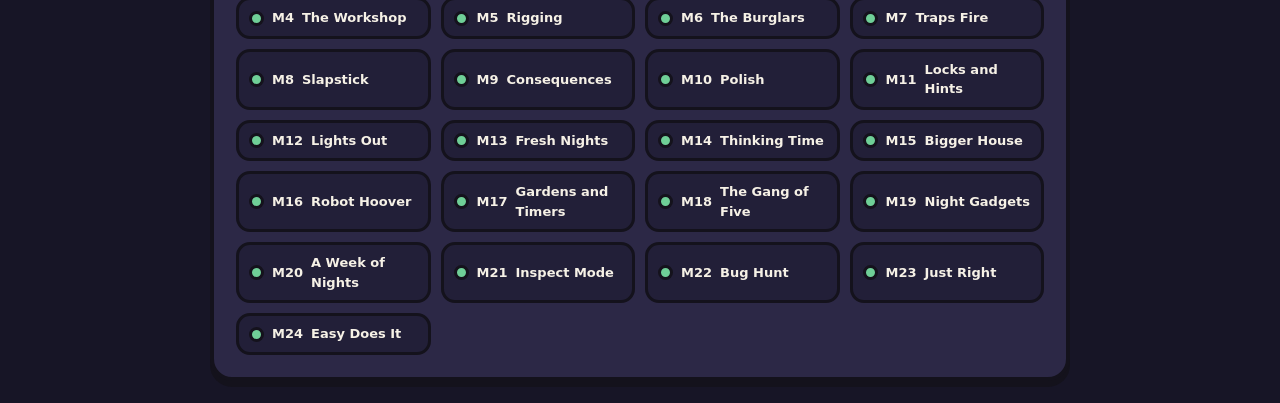
==== commit 02632058: "M24 — Easy Does It (3 of 5: the house) Shut rooms, twinkling hiding places, tap a hiding place next " ====
--- a/index.html
+++ b/index.html
@@ -294,6 +294,10 @@
      ========================================================= -->
 <section class="screen" data-screen="phase">
 
+  <!-- WANTED: who is coming tonight and what each one hates, as
+       pictures. js/wanted.js fills it in. -->
+  <aside class="wanted" id="wanted" aria-label="Tonight's burglars" hidden></aside>
+
   <!-- THE SCAVENGE BAR: the clock, your bag, and a way to stop
        early. js/scavenge.js fills it in. -->
   <div class="scavenge-bar" id="scavenge-bar" hidden>
@@ -319,6 +323,7 @@
   <dialog class="puzzle panel" id="puzzle" aria-labelledby="puzzle-title">
     <div class="pz-head">
       <h2 id="puzzle-title">Locked</h2>
+      <button type="button" class="btn btn-quiet pz-read" id="puzzle-read" aria-label="Read it to me">&#128266; Read it to me</button>
       <p class="pz-time">Time <span id="puzzle-time">0:00</span></p>
     </div>
     <p class="pz-clue" id="puzzle-clue"></p>
@@ -361,10 +366,15 @@
     <!-- What you just built, its blueprint question, and Peek at
          the code. Not in the sticky bit at the top, so it never
          covers your junk. -->
-    <div class="panel ws-made-panel">
+    <!-- What you just built pops up on top, with its blueprint
+         question and Peek at the code. -->
+    <dialog class="panel ws-made-dialog" id="ws-made-dialog" aria-label="Your new trap">
       <div class="ws-result" id="ws-result" aria-live="polite"></div>
       <div class="ws-extra" id="ws-extra" hidden></div>
-    </div>
+      <div class="start-row">
+        <button type="button" class="btn btn-big" id="ws-made-close">Back to the bench</button>
+      </div>
+    </dialog>
 
     <div class="panel">
       <h2>Your junk</h2>
@@ -412,13 +422,17 @@
         <strong id="room-hud-name">The whole house</strong>
         <span id="room-hud-note">Tap a room to look inside.</span>
       </p>
-      <button type="button" class="btn btn-quiet" id="zoom-out" hidden>Whole house</button>
+      <p class="hud-clock" id="hud-clock" role="timer" aria-label="Time left" hidden>0:00</p>
+      <button type="button" class="btn house-btn" id="zoom-out" hidden>Whole house</button>
     </div>
     <div class="house-scene" id="house"></div>
+    <div class="catch-burst" id="catch-burst" aria-hidden="true"></div>
     <!-- At night: each burglar's nerve, pinned under the house so it
          is always in sight. js/night.js fills it in. -->
     <div class="night-meters" id="night-meters" hidden></div>
-    <p class="house-caption" id="house-caption" aria-live="polite">Point at a glowing spot, or press Tab, to see what goes there.</p>
+    <!-- At night: three big gadget buttons, right by the house. -->
+    <div hidden class="night-gadgets" id="night-gadgets" role="group" aria-label="Your gadgets"></div>
+    <p class="house-caption" id="house-caption" aria-live="polite">Point at a glowing spot to see what goes there.</p>
     <ul class="legend" id="legend" aria-label="What the glowing spots mean"></ul>
   </div>
 
@@ -434,7 +448,6 @@
       </div>
     </div>
     <div class="night-cams" id="night-cams" role="group" aria-label="What the monitors show"></div>
-    <div class="night-gadgets" id="night-gadgets" role="group" aria-label="Your gadgets"></div>
     <ol class="night-log" id="night-log" aria-label="What the monitors saw"></ol>
     <p class="night-haul" id="night-haul"></p>
   </div>
--- a/css/tokens.css
+++ b/css/tokens.css
@@ -95,6 +95,7 @@
   /* --- HIDING PLACES: the glow when you point at one --- */
   --hud-name: #ffd166;       /* the room name above the house */
   --spot-glow: #ffe066;
+  --spot-sparkle: #fff3b0;
   --spot-searched: #b9b1c9;  /* the glow once you have looked there */
   --rare: #ff7ad9;           /* the sparkle round a rare thing in your bag */
   --hose: #4f9a52;           /* the garden hose */
@@ -323,6 +324,7 @@
 
   --hud-name: #9a5a00;
   --spot-glow: #ffb703;
+  --spot-sparkle: #ffd23f;
   --spot-searched: #8f889c;
   --rare: #d6339f;
   --hose: #3f8a44;
--- a/css/layout.css
+++ b/css/layout.css
@@ -239,7 +239,7 @@
 .picker-head { margin: var(--gap-lg) 0 var(--gap); font-size: 18px; }
 .difficulty {
   display: grid;
-  grid-template-columns: repeat(3, 1fr);
+  grid-template-columns: repeat(auto-fit, minmax(160px, 1fr));
   gap: var(--gap);
 }
 
@@ -394,3 +394,54 @@
 .inspect-also { color: var(--text-dim); margin-top: 0; }
 body.is-inspecting #app, body.is-inspecting main { cursor: help; }
 #inspect-toggle[aria-pressed="true"] { background: var(--accent); color: var(--ink); }
+
+/* --- WANTED: tonight's burglars and what they hate ----------- */
+.wanted {
+  width: 100%;
+  max-width: 1600px;
+  display: flex;
+  flex-wrap: wrap;
+  align-items: center;
+  justify-content: center;
+  gap: var(--gap);
+  margin: 0 auto var(--gap);
+}
+.wanted[hidden] { display: none; }
+.wanted-title { margin: 0; font-weight: 800; font-size: 1.1rem; }
+.wanted-card {
+  display: flex;
+  align-items: center;
+  gap: 8px;
+  padding: 4px 14px 4px 4px;
+  background: var(--panel);
+  border: var(--outline) solid var(--panel-edge);
+  border-radius: 999px;
+  box-shadow: 0 var(--shadow-drop) 0 var(--ink);
+}
+.wanted-face { width: 48px; height: 48px; border-radius: 50%; background: var(--btn-quiet); }
+.wanted-name { font-size: 1.15rem; }
+.wanted-row { display: flex; align-items: center; gap: 4px; }
+.wanted-word { font-size: 0.85rem; font-weight: 700; text-transform: uppercase; opacity: 0.8; }
+.wanted-hates, .wanted-meh { display: flex; gap: 2px; }
+.wanted-pic { font-size: 1.7rem; line-height: 1; }
+.wanted-meh { margin-left: 4px; }
+.wanted-meh .wanted-pic {
+  position: relative;
+  font-size: 1.2rem;
+  opacity: 0.55;
+}
+.wanted-meh .wanted-pic::after {
+  content: '';
+  position: absolute;
+  left: -2px; right: -2px; top: 50%;
+  height: 3px;
+  background: var(--lose);
+  transform: rotate(-35deg);
+}
+
+/* on a phone the day/night and sound buttons sit at the top right,
+   so the posters start underneath them */
+@media (max-width: 700px) {
+  .wanted { margin-top: 58px; }
+  .wanted-title { flex-basis: 100%; text-align: center; }
+}
--- a/css/house.css
+++ b/css/house.css
@@ -9,7 +9,9 @@
 
 .house-wrap {
   width: 100%;
-  max-width: 900px;
+  /* as big as the screen allows: never taller than the window */
+  max-width: min(1600px, calc((100vh - 140px) * 2.55));
+  min-width: min(100%, 860px);
   display: flex;
   flex-direction: column;
   gap: var(--gap);
@@ -17,8 +19,8 @@
 }
 
 .house-wrap[hidden] { display: none; }
-/* 1.405 is how wide the house picture is for its height (1040 by 740) */
-.house-wrap.is-night { max-width: min(900px, calc((100vh - 250px) * 1.405)); min-width: min(100%, 520px); }
+/* 2.55 is how wide the house picture is for its height (1890 by 740) */
+.house-wrap.is-night { max-width: min(1600px, calc((100vh - 250px) * 2.55)); min-width: min(100%, 520px); }
 
 .house-scene {
   width: 100%;
@@ -93,9 +95,9 @@
 
 .room-name {
   font-family: var(--font-display);
-  font-size: 11px;
+  font-size: 15px;
   font-weight: 800;
-  letter-spacing: 0.6px;
+  letter-spacing: 0.5px;
   text-transform: uppercase;
   fill: var(--label-text);
 }
@@ -160,6 +162,17 @@
 
 .spot { outline: none; }
 .spot:not(.is-here) { pointer-events: none; }
+/* while searching, a hiding place in the next room can be tapped
+   too: Hendrix walks there and looks */
+.house-scene svg[data-mode="search"] .spot:not(.is-here) { pointer-events: auto; cursor: pointer; }
+
+/* the twinkle on places you have not looked in yet */
+.spot-sparkle { fill: var(--spot-sparkle); stroke: var(--ink); stroke-width: 1; opacity: 0; pointer-events: none; }
+.house-scene svg[data-mode="search"] .spot.is-here:not(.is-searched) .spot-sparkle { animation: twinkle 1.6s ease-in-out infinite; }
+@keyframes twinkle { 0%, 100% { opacity: 0.25; } 50% { opacity: 1; } }
+@media (prefers-reduced-motion: reduce) {
+  .house-scene svg[data-mode="search"] .spot.is-here:not(.is-searched) .spot-sparkle { animation: none; opacity: 1; }
+}
 .spot.is-here { cursor: var(--cursor-search); }
 .house-scene svg[data-mode="search"] .room.is-open { cursor: var(--cursor-search); }
 
@@ -371,3 +384,44 @@
   .anchor-body, .room-tag, .close-up, .spot .prop-body { transition: none; }
   .spot.is-rummaging .prop-body { animation: none; }
 }
+
+/* --- THE WHOLE HOUSE BUTTON, shaped like a house (M23) -------- */
+.house-btn {
+  position: relative;
+  z-index: 0;
+  min-height: 64px;
+  padding: 30px 24px 10px;
+  color: var(--ink);
+  background: none;
+  border: none;
+  box-shadow: none;
+}
+/* the walls and the roof */
+.house-btn::before {
+  content: '';
+  position: absolute;
+  inset: 0;
+  z-index: -1;
+  background: var(--btn);
+  clip-path: polygon(50% 0, 100% 38%, 100% 100%, 0 100%, 0 38%);
+}
+/* the chimney */
+.house-btn::after {
+  content: '';
+  position: absolute;
+  z-index: -2;
+  top: 2px;
+  right: 20%;
+  width: 14px;
+  height: 22px;
+  background: var(--chimney);
+}
+.house-btn:hover::before { filter: brightness(1.08); }
+.house-btn:focus-visible { outline: 4px solid var(--focus); outline-offset: 4px; }
+
+/* --- ROOMS SHUT TONIGHT (a smaller house when there is a clock) --- */
+.room-shut { display: none; pointer-events: none; }
+.room-shut.is-on { display: inline; }
+.room-shut-cover { fill: var(--ink); opacity: 0.72; }
+.room-shut-sign { fill: var(--btn); stroke: var(--ink); stroke-width: 3; }
+.room-shut-words { font-family: var(--font-display); font-size: 16px; font-weight: 900; fill: var(--ink); text-anchor: middle; }
--- a/css/scavenge.css
+++ b/css/scavenge.css
@@ -48,6 +48,7 @@
   color: var(--text);
 }
 /* The last ten seconds go red and shake a little. */
+.clock.is-untimed .clock-time { font-size: 20px; }
 .clock.is-urgent .clock-time { color: var(--danger); animation: clock-shake 0.5s ease-in-out infinite; }
 @keyframes clock-shake {
   0%, 100% { transform: translateX(0); }
@@ -71,7 +72,7 @@
   margin: 0;
   padding: 0;
   display: grid;
-  grid-template-columns: repeat(auto-fill, minmax(54px, 1fr));
+  grid-template-columns: repeat(auto-fill, minmax(76px, 1fr));
   gap: 6px;
 }
 /* the bag shouts at you when it is full */
@@ -110,7 +111,8 @@
   font: inherit;
   cursor: pointer;
 }
-.bag-drop .item-picture { width: 70%; height: 70%; }
+.bag-drop .item-picture { width: 50px; height: 50px; }
+.bag-drop { padding-bottom: 26px; }
 .bag-drop:hover:not([disabled]) { background: var(--bg-2); }
 .bag-drop:hover:not([disabled])::after {
   content: 'drop';
@@ -141,14 +143,11 @@
   bottom: 1px;
   left: 2px;
   right: 2px;
-  font-size: 9px;
-  font-weight: 800;
-  line-height: 1;
+  font-size: 12px;
+  font-weight: 800;
+  line-height: 1.05;
   text-align: center;
-  white-space: nowrap;
-  overflow: hidden;
-  text-overflow: ellipsis;
-  color: var(--text-dim);
+  color: var(--text);
 }
 @keyframes bag-bounce {
   0% { transform: scale(0.6); }
@@ -194,13 +193,27 @@
 /* --- SMALL SCREENS ------------------------------------------- */
 
 @media (max-width: 560px) {
-  .bag { grid-template-columns: repeat(5, minmax(0, 1fr)); }
-  .bag-slot { aspect-ratio: auto; height: 56px; }
+  .bag { grid-template-columns: repeat(3, minmax(0, 1fr)); }
+  .bag-wrap { flex-basis: 100%; }
+  .bag-slot { aspect-ratio: auto; height: 84px; }
   .scavenge-bar .btn { width: 100%; }
-  .bag-title { padding-right: 104px; min-height: 40px; }   /* room for the day/night and sound buttons */
 }
 
 @media (prefers-reduced-motion: reduce) {
   .item-pop { animation: none; opacity: 0; }
   .clock.is-urgent .clock-time, .bag.is-shouting { animation: none; }
 }
+
+/* the little clock over the house */
+.hud-clock {
+  margin: 0 0 0 auto;
+  padding: 4px 12px;
+  font-family: var(--font-display);
+  font-size: 22px;
+  font-weight: 900;
+  background: var(--bg-2);
+  border: 3px solid var(--ink);
+  border-radius: var(--radius);
+}
+.hud-clock[hidden] { display: none; }
+.hud-clock.is-urgent { color: var(--danger); }
--- a/css/workshop.css
+++ b/css/workshop.css
@@ -152,8 +152,10 @@
 /* --- WHAT YOU JUST MADE ------------------------------------- */
 
 .ws-result:empty { display: none; }
-.ws-made-panel:has(.ws-result:empty) { display: none; }
-.ws-made-panel .ws-made { margin-top: 0; }
+.ws-made-dialog { width: min(640px, calc(100vw - 32px)); max-height: calc(100vh - 32px); overflow-y: auto; color: var(--text); }
+.ws-made-dialog::backdrop { background: var(--backdrop); }
+.ws-made-dialog .ws-made { margin-top: 0; }
+.ws-made-dialog .ws-extra { margin-top: var(--gap); }
 .ws-made {
   margin-top: var(--gap);
   padding: var(--gap);
@@ -163,7 +165,7 @@
   border-radius: var(--radius);
   animation: made-in 0.4s ease-out;
 }
-.ws-made .ws-pic { height: 64px; }
+.ws-made .ws-pic { height: 90px; }
 .ws-made-title {
   margin: 6px 0;
   font-family: var(--font-display);
@@ -208,7 +210,8 @@
 }
 .ws-card:hover { transform: translateY(-3px); }
 .ws-card:active { transform: translateY(2px); box-shadow: 0 1px 0 var(--ink); }
-.ws-card .ws-pic { height: 46px; }
+.ws-card .ws-pic { height: 76px; }
+.ws-card .ws-pic.is-combo { height: 60px; }
 .ws-card-name { font-size: 14px; font-weight: 800; text-align: center; line-height: 1.2; }
 .ws-empty { grid-column: 1 / -1; color: var(--text-dim); font-style: italic; }
 
@@ -333,6 +336,7 @@
 .ws-blueprint.is-perfect { border-style: solid; box-shadow: 0 0 0 4px var(--grade-s); }
 .ws-blueprint-head { margin: 0; font-weight: 900; text-transform: uppercase; font-size: 14px; }
 .ws-blueprint-ask { margin: 0; font-size: 19px; font-weight: 800; text-align: center; }
+.ws-blueprint-sum { margin: 0; font-family: var(--font-display); font-size: 30px; font-weight: 900; }
 .ws-blueprint-said { margin: 0; min-height: 1.4em; font-weight: 800; text-align: center; }
 .ws-blueprint-row { display: flex; flex-wrap: wrap; justify-content: center; align-items: center; gap: 8px; }
 .ws-blueprint-input {
@@ -353,3 +357,32 @@
 .ws-peek { margin-top: var(--gap); padding: 8px 12px; background: var(--bg-2); border: 3px solid var(--ink); border-radius: var(--radius); }
 .ws-peek summary { min-height: var(--tap); display: flex; align-items: center; cursor: pointer; font-weight: 800; }
 .ws-peek pre { margin: 8px 0 0; padding: 10px; overflow-x: auto; background: var(--meter-back); color: var(--text); border-radius: 8px; font-size: 14px; line-height: 1.4; }
+
+.ws-spell-pic { height: 80px; }
+.ws-blueprint .pz-slots, .ws-blueprint .pz-tiles { display: flex; flex-wrap: wrap; justify-content: center; gap: 8px; }
+.ws-blueprint .pz-slot-show { min-width: 52px; min-height: 52px; font-family: var(--font-display); font-size: 28px; font-weight: 900; }
+
+/* --- WHAT TO DO NEXT, AND JUNK WITH NOTHING TO MIX (M23) ------ */
+.btn.is-next { background: var(--win); color: var(--ink); }
+/* while there is still searching to do, the big button goes quiet */
+#to-rig:not(.is-next) { background: var(--btn-quiet); color: var(--btn-quiet-text); }
+.ws-card.is-lonely { box-shadow: 0 0 0 4px var(--grade-s), 0 var(--shadow-drop) 0 var(--ink); }
+.ws-card.is-stuck { box-shadow: 0 0 0 4px var(--lose), 0 var(--shadow-drop) 0 var(--ink); opacity: 0.75; }
+.ws-card.is-stuck::after {
+  content: '';
+  position: absolute;
+  left: 10%; right: 10%; top: 50%;
+  height: 4px;
+  background: var(--lose);
+  transform: rotate(-20deg);
+  border-radius: 2px;
+}
+.ws-card { position: relative; }
+
+/* the hint is about this one: it bobs and glows */
+.ws-card.is-hinted { box-shadow: 0 0 0 5px var(--win), 0 var(--shadow-drop) 0 var(--ink); animation: ws-bob 0.6s ease-in-out 4 alternate; }
+@keyframes ws-bob { to { transform: translateY(-6px); } }
+@media (prefers-reduced-motion: reduce) { .ws-card.is-hinted { animation: none; } }
+
+/* where a thing was before you put it on the bench */
+.ws-gap { border: 3px dashed var(--text); border-radius: 14px; opacity: 0.25; min-height: 118px; }
--- a/css/rig.css
+++ b/css/rig.css
@@ -8,6 +8,9 @@
 
 .rig-bar[hidden] { display: none; }
 .rig-bar { max-width: 900px; }
+/* stays at the top while you scroll down to the house, so the traps
+   are always in reach */
+.rig-bar:not([hidden]) { position: sticky; top: 4px; z-index: 5; max-height: 45vh; overflow-y: auto; }
 
 .rig-head { padding-right: 110px; }          /* room for the day/night and sound buttons */
 .rig-head h2 { margin-bottom: 4px; }
@@ -97,3 +100,5 @@
 .rig-timer + .rig-timer { margin-top: 6px; }
 .rig-timer-words { flex: 1 1 200px; font-weight: 800; }
 .rig-timer-step { min-width: var(--tap); min-height: var(--tap); padding: 0 10px; }
+
+.rig-card-kinds { font-size: 1.4rem; line-height: 1; }
--- a/css/night.css
+++ b/css/night.css
@@ -239,11 +239,48 @@
 }
 
 /* --- GADGETS (M17) ------------------------------------------- */
-.night-gadgets { display: flex; flex-wrap: wrap; align-items: center; gap: 8px; margin-top: var(--gap); }
-.night-gadgets-head { font-weight: 800; color: var(--text-dim); }
-.night-gadget { min-height: var(--tap); background: var(--accent); color: var(--ink); }
+.night-gadgets { display: flex; flex-wrap: wrap; align-items: center; justify-content: center; gap: var(--gap); margin: var(--gap) 0; }
+.night-gadgets[hidden] { display: none; }
+.night-gadgets-head { font-weight: 800; font-size: 1.1rem; }
+.night-gadget { min-height: 72px; padding: 8px 22px; font-size: 1.2rem; display: inline-flex; align-items: center; gap: 10px; background: var(--accent); color: var(--ink); }
+.night-gadget-pic { font-size: 2rem; line-height: 1; }
 .night-gadget[disabled] { opacity: 0.45; }
 .fx-blackout { fill: var(--dark-room); opacity: 0.85; pointer-events: none; }
 .pin-clock { display: flex; flex-direction: column; justify-content: center; align-items: center; gap: 2px; }
 .pin-clock-time { font-family: var(--font-display); font-size: 22px; font-weight: 900; font-variant-numeric: tabular-nums; }
 .night-time { display: inline-block; min-width: 3.2em; color: var(--text-dim); font-variant-numeric: tabular-nums; font-weight: 700; }
+
+/* --- THE BIG CATCH: a comic burst in the middle of the screen -- */
+.catch-burst {
+  position: fixed;
+  left: 50%;
+  top: 38%;
+  z-index: 50;
+  display: flex;
+  flex-direction: column;
+  align-items: center;
+  gap: 4px;
+  padding: 14px 30px;
+  background: var(--btn);
+  color: var(--ink);
+  border: 5px solid var(--ink);
+  border-radius: 28px;
+  box-shadow: 0 8px 0 var(--ink);
+  pointer-events: none;
+  opacity: 0;
+  transform: translate(-50%, -50%) scale(0.4) rotate(-6deg);
+}
+.catch-burst.is-on { animation: catch-pop 1.7s ease-out forwards; }
+.catch-word { font-family: var(--font-display); font-size: clamp(36px, 6vw, 72px); font-weight: 900; line-height: 1; }
+.catch-who { font-size: clamp(18px, 2.4vw, 28px); font-weight: 900; }
+@keyframes catch-pop {
+  0%   { opacity: 0; transform: translate(-50%, -50%) scale(0.4) rotate(-6deg); }
+  15%  { opacity: 1; transform: translate(-50%, -50%) scale(1.12) rotate(-3deg); }
+  25%  { transform: translate(-50%, -50%) scale(1) rotate(-3deg); }
+  80%  { opacity: 1; transform: translate(-50%, -50%) scale(1) rotate(-3deg); }
+  100% { opacity: 0; transform: translate(-50%, -50%) scale(1) rotate(-3deg); }
+}
+@media (prefers-reduced-motion: reduce) {
+  .catch-burst.is-on { animation: catch-fade 1.7s linear forwards; transform: translate(-50%, -50%); }
+  @keyframes catch-fade { 0%, 85% { opacity: 1; } 100% { opacity: 0; } }
+}
--- a/css/puzzles.css
+++ b/css/puzzles.css
@@ -25,6 +25,7 @@
   flex-wrap: wrap;
 }
 .pz-head h2 { margin: 0; }
+.pz-read { min-height: 44px; padding: 4px 12px; font-size: 14px; }
 .pz-time { margin: 0; font-weight: 800; color: var(--text-dim); font-variant-numeric: tabular-nums; }
 
 .pz-clue {
@@ -253,20 +254,24 @@
   line-height: 1.3;
   color: var(--ink);
   opacity: 0.75;
-  transform: scaleX(-1);
-}
+}
+.pz-mirror-words.is-backwards { transform: scaleX(-1); }
 .pz-mirror-words.is-upside-down { transform: rotate(180deg); }
 
 /* --- MORSE --------------------------------------------------- */
 
-.pz-morse { display: flex; flex-wrap: wrap; justify-content: center; gap: 18px; }
+.pz-morse { display: flex; flex-wrap: wrap; justify-content: center; gap: 10px; }
+/* each letter's beeps sit in their own box, so you can tell where one
+   letter stops and the next one starts */
+.pz-morse .pz-morse-group { padding: 8px 10px; background: var(--bg-2); border: 3px solid var(--ink); border-radius: 10px; }
 .pz-morse-group, .pz-chart-code { display: inline-flex; align-items: center; gap: 5px; }
-.pz-dot, .pz-dash { display: inline-block; height: 12px; background: var(--ink-soft); border-radius: 6px; }
+.pz-dot, .pz-dash { display: inline-block; flex: 0 0 auto; height: 12px; background: var(--ink-soft); border-radius: 6px; }
 .pz-morse .pz-dot, .pz-morse .pz-dash { background: var(--text); }
 .pz-dot { width: 12px; }
 .pz-dash { width: 32px; }
-.pz-chart { display: grid; grid-template-columns: repeat(auto-fill, minmax(100px, 1fr)); gap: 6px; width: 100%; }
-.pz-chart-key { display: flex; align-items: center; justify-content: space-between; gap: 4px; min-height: var(--tap); padding: 4px 8px; }
+.pz-chart { display: grid; grid-template-columns: repeat(auto-fill, minmax(112px, 1fr)); gap: 6px; width: 100%; }
+.pz-chart-key { display: flex; align-items: center; justify-content: space-between; gap: 6px; min-height: var(--tap); padding: 4px 10px; overflow: visible; }
+.pz-chart-code { flex: 0 0 auto; }
 .pz-chart-letter { font-family: var(--font-display); font-size: 22px; font-weight: 900; }
 .pz-chart-key .pz-chart-code { gap: 3px; }
 .pz-chart-key .pz-dot { width: 7px; height: 7px; }
@@ -292,13 +297,13 @@
   min-width: var(--tap);
   min-height: 130px;
   padding: 6px 2px;
-  writing-mode: vertical-rl;
-  font-size: 18px;
+  font-size: 22px;
   font-weight: 900;
   color: var(--ink);
   border-radius: 6px 6px 0 0;
   transition: transform 0.25s ease, opacity 0.25s ease;
 }
+.pz-book.is-long { writing-mode: vertical-rl; font-size: 18px; }
 .pz-book.is-out { transform: translateY(-18px); opacity: 0.35; }
 .book-fabric-a { background: var(--fabric-a); }
 .book-fabric-b { background: var(--fabric-b); }
@@ -428,3 +433,10 @@
   .hv-bot, .pz-book, .pz-music { transition: none; }
   .room-lock, .spot-lock { transition: none; }
 }
+
+/* --- THINGS TO COUNT (Easy) ------------------------------------ */
+.pz-counts { display: grid; gap: 4px; justify-items: center; }
+.pz-count { display: flex; flex-wrap: wrap; align-items: center; justify-content: center; gap: 10px; margin: 6px 0; }
+.pz-count-group { display: flex; flex-wrap: wrap; gap: 2px; font-size: 28px; line-height: 1; }
+.pz-count-thing.is-gone { opacity: 0.3; text-decoration: line-through; }
+.pz-count-sign { font-family: var(--font-display); font-size: 26px; font-weight: 900; }
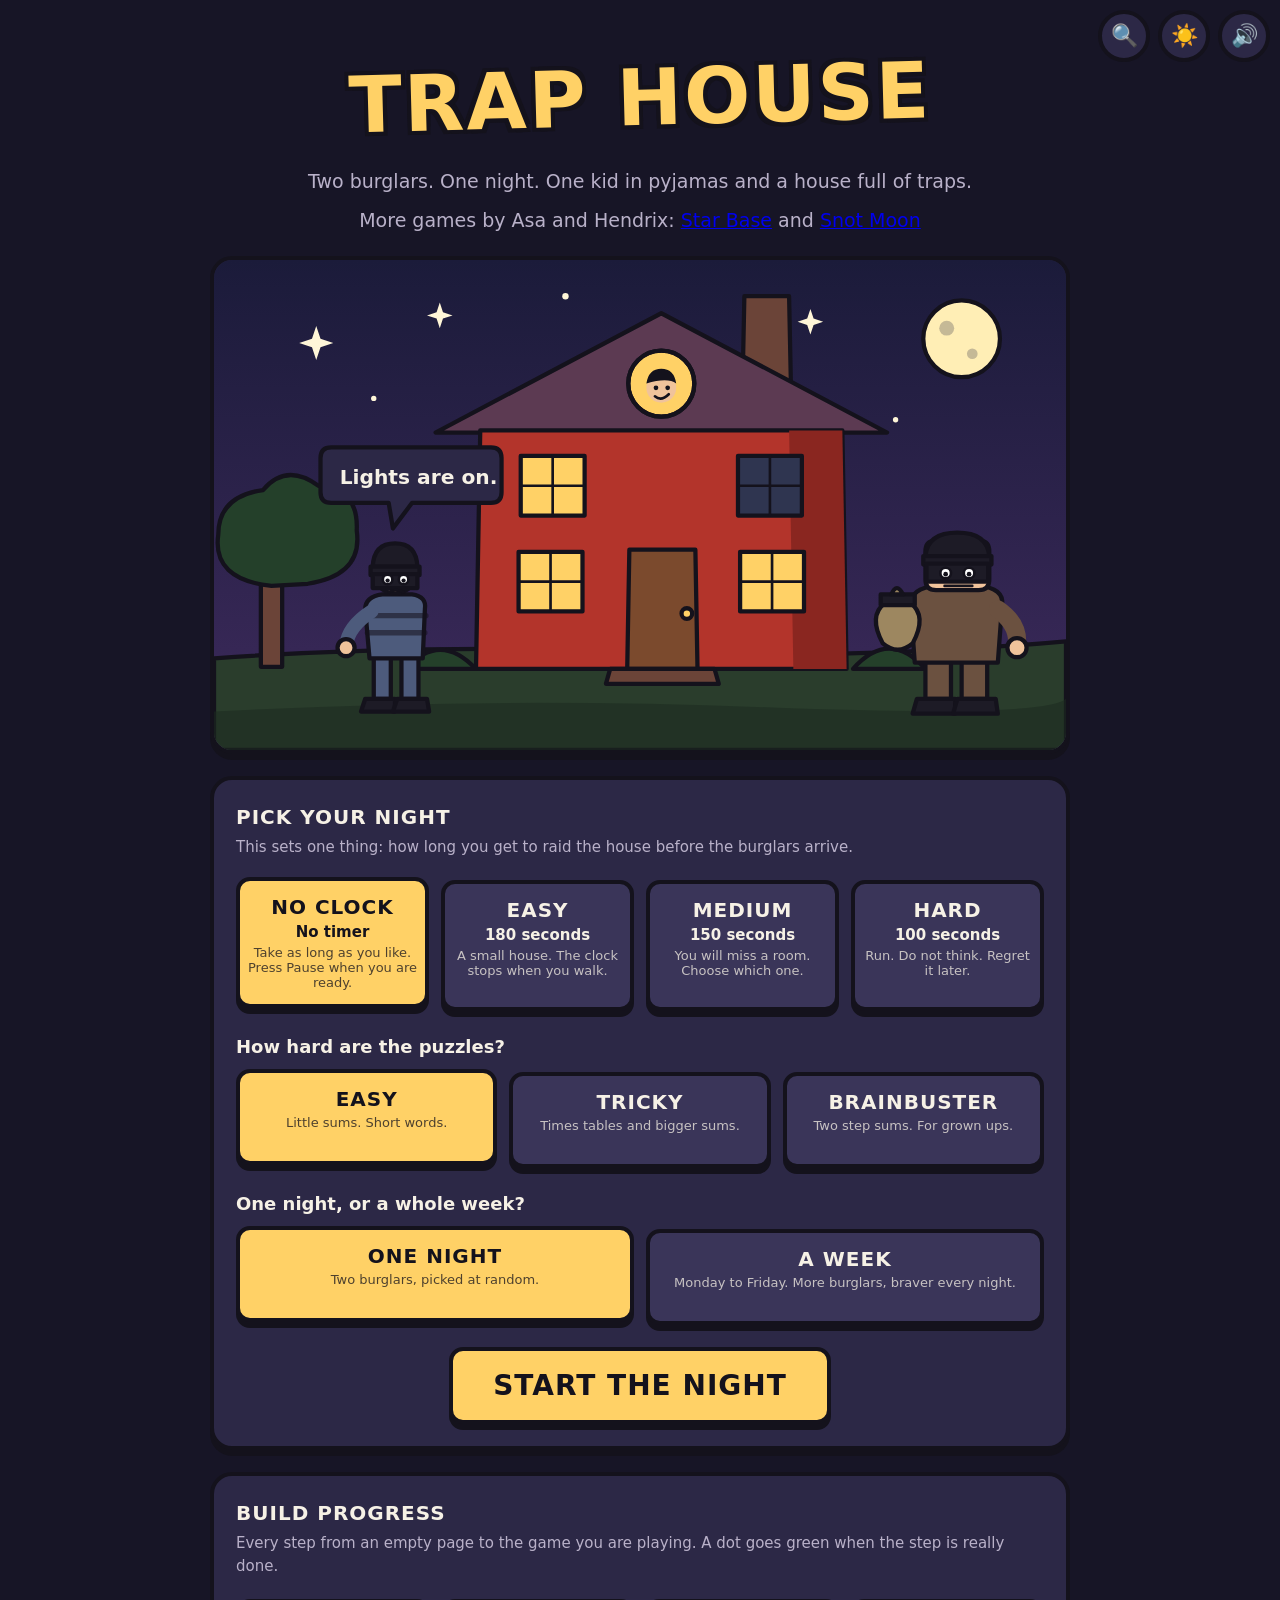
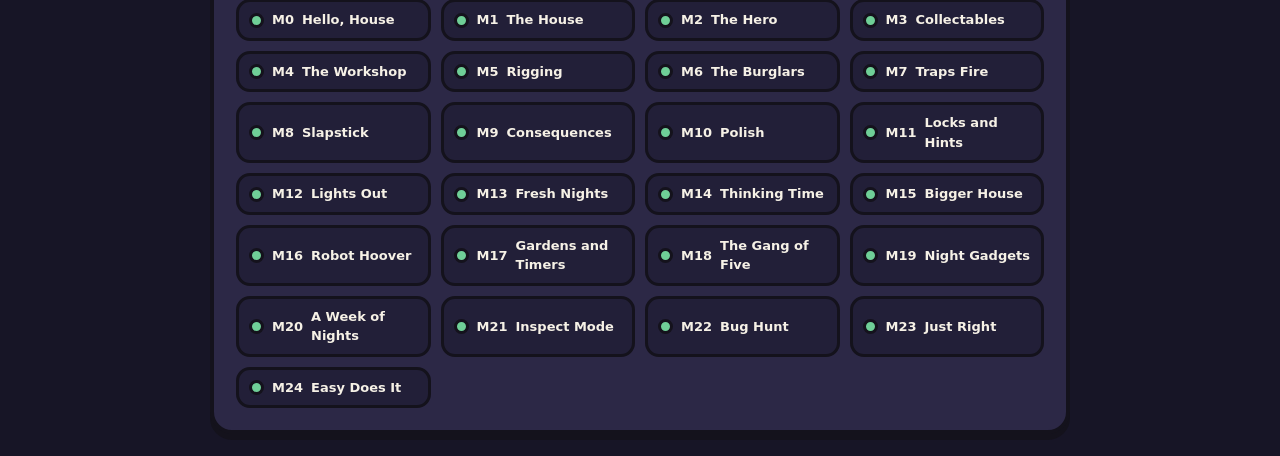
==== commit f57207aa: "Z7 Z8 — Snot Moon: Big and Polish (code, data, docs)" ====
--- a/index.html
+++ b/index.html
@@ -54,6 +54,7 @@
          what shows up on the browser tab. -->
     <h1 class="game-title">Trap House</h1>
     <p class="tagline">Two burglars. One night. One kid in pyjamas and a house full of traps.</p>
+    <p class="tagline other-games">More games by Asa and Hendrix: <a href="space/">Star Base</a> and <a href="zombies/">Snot Moon</a></p>
   </div>
 
   <!-- =======================================================
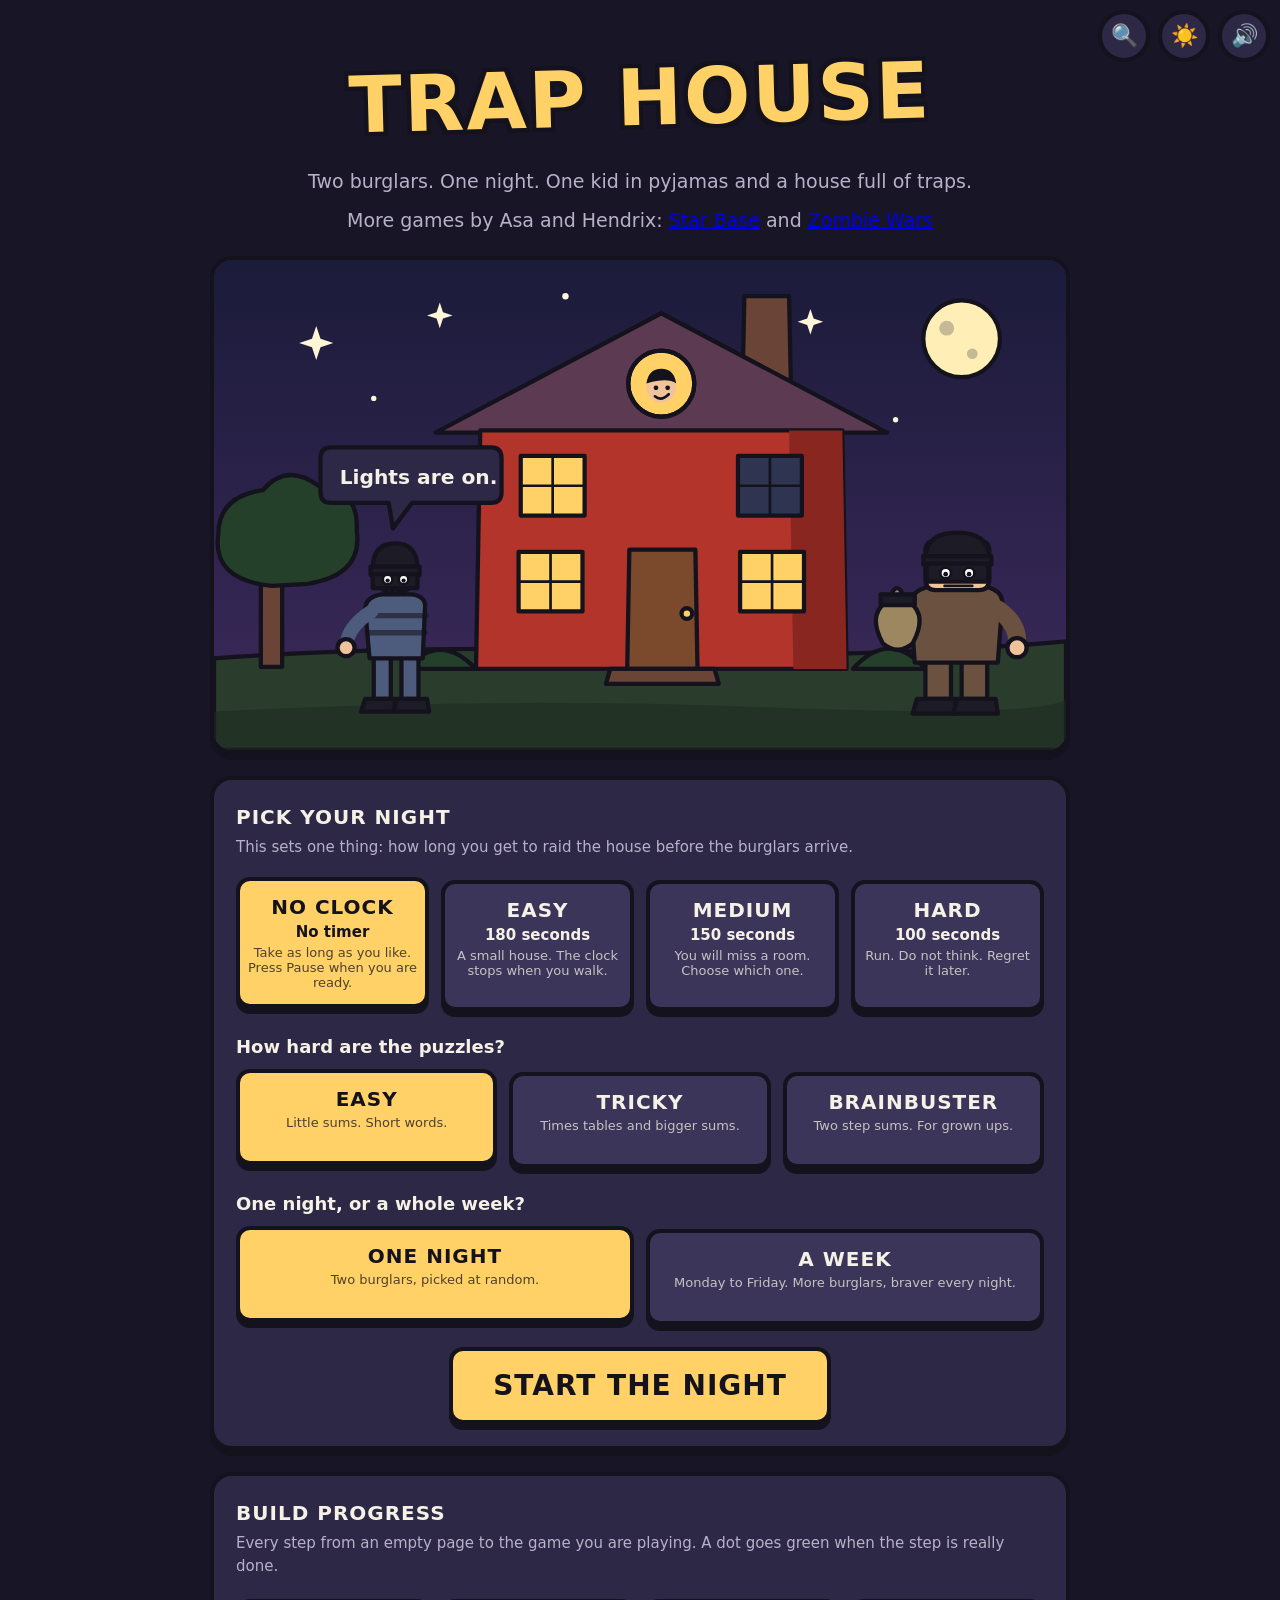
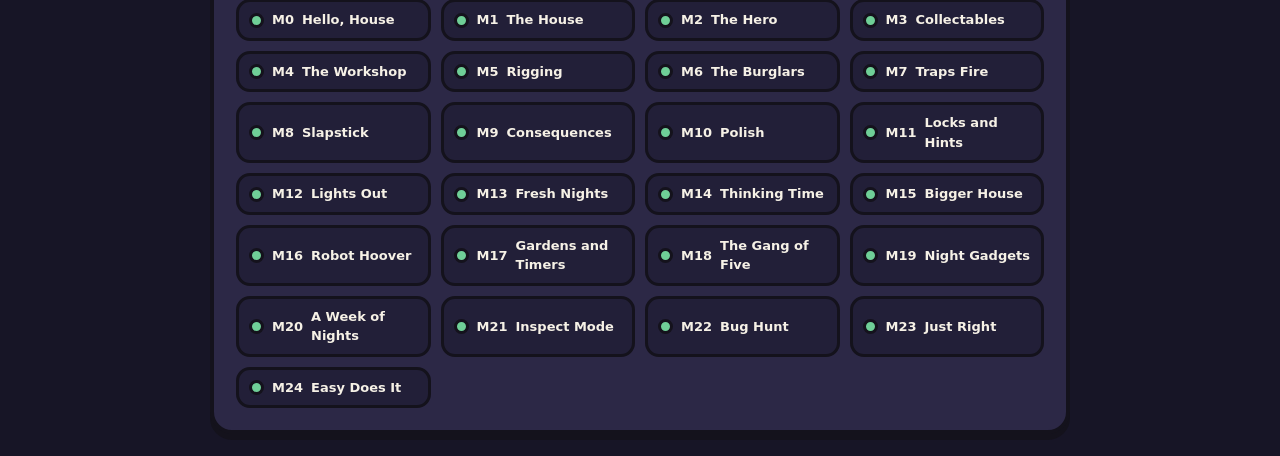
==== commit c0948fd0: "Z12 — Zombie Wars: funny (art, code, docs)" ====
--- a/index.html
+++ b/index.html
@@ -54,7 +54,7 @@
          what shows up on the browser tab. -->
     <h1 class="game-title">Trap House</h1>
     <p class="tagline">Two burglars. One night. One kid in pyjamas and a house full of traps.</p>
-    <p class="tagline other-games">More games by Asa and Hendrix: <a href="space/">Star Base</a> and <a href="zombies/">Snot Moon</a></p>
+    <p class="tagline other-games">More games by Asa and Hendrix: <a href="space/">Star Base</a> and <a href="zombies/">Zombie Wars</a></p>
   </div>
 
   <!-- =======================================================
